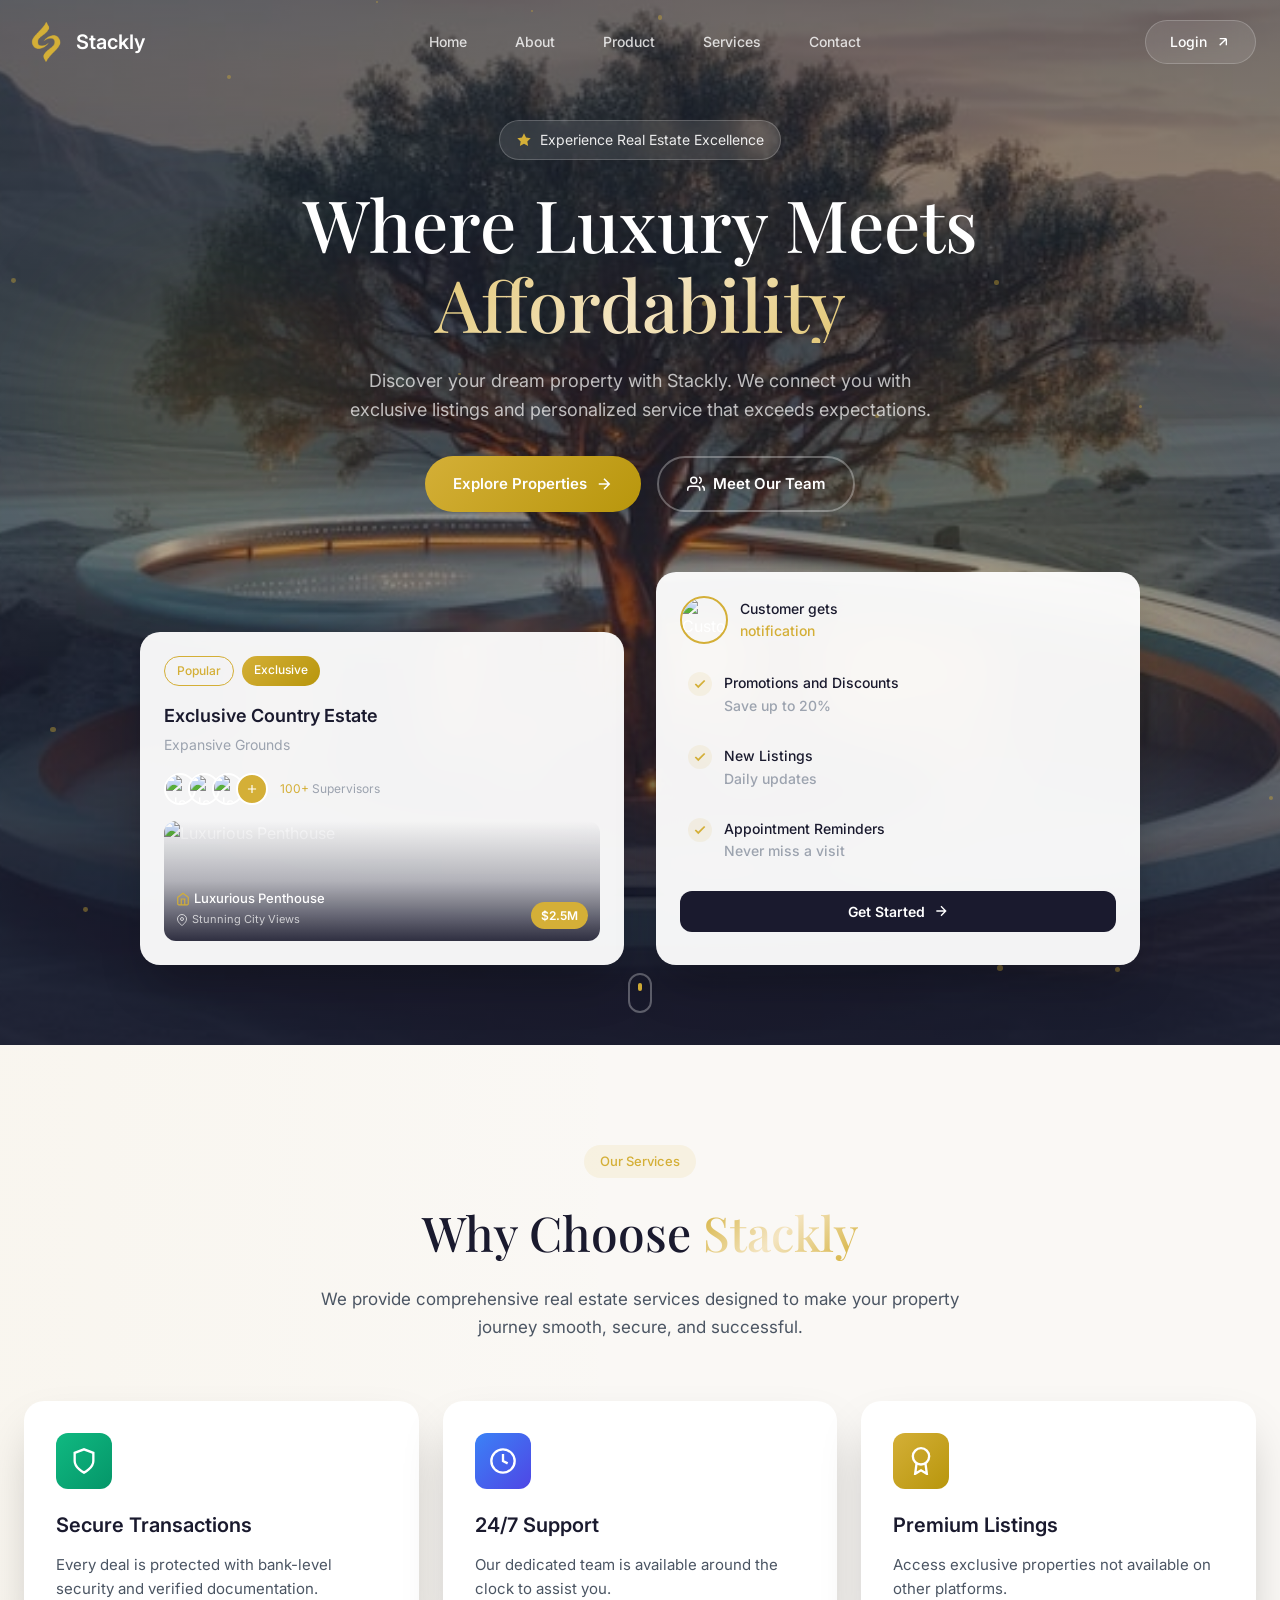
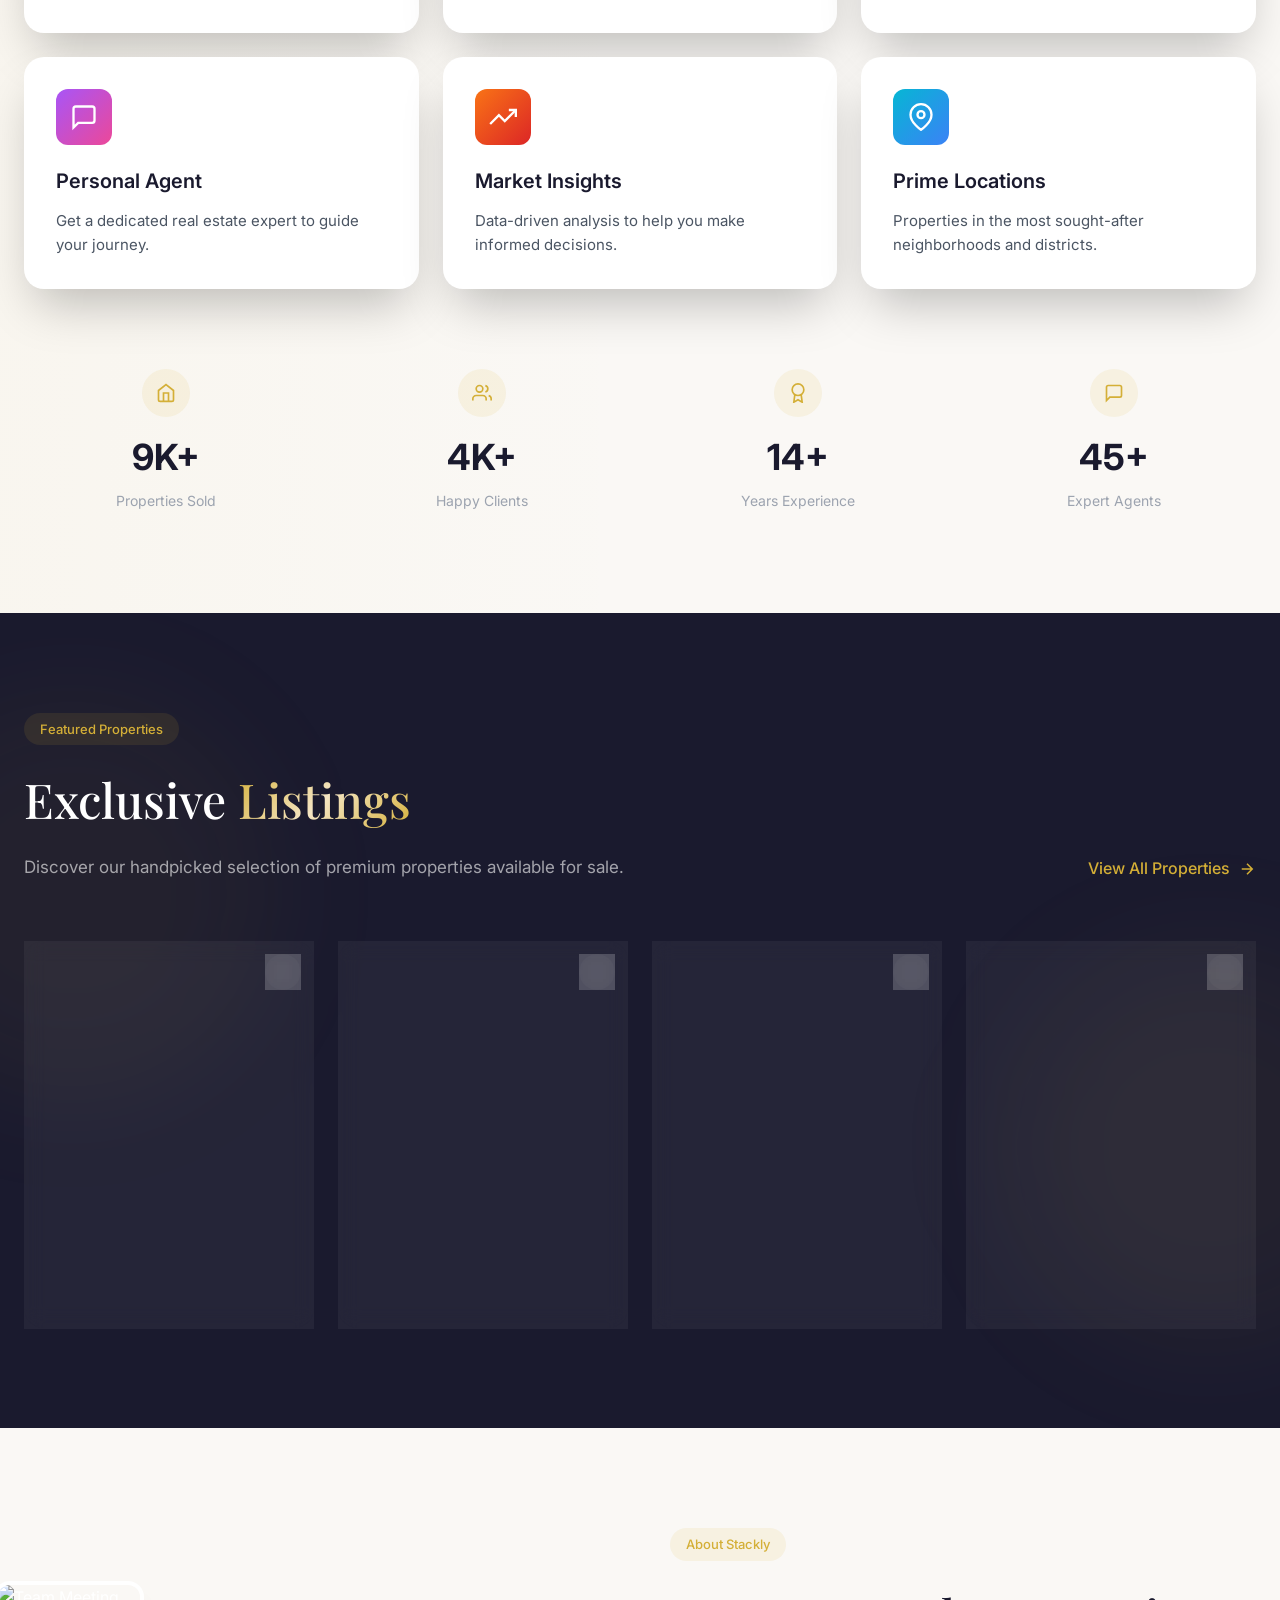
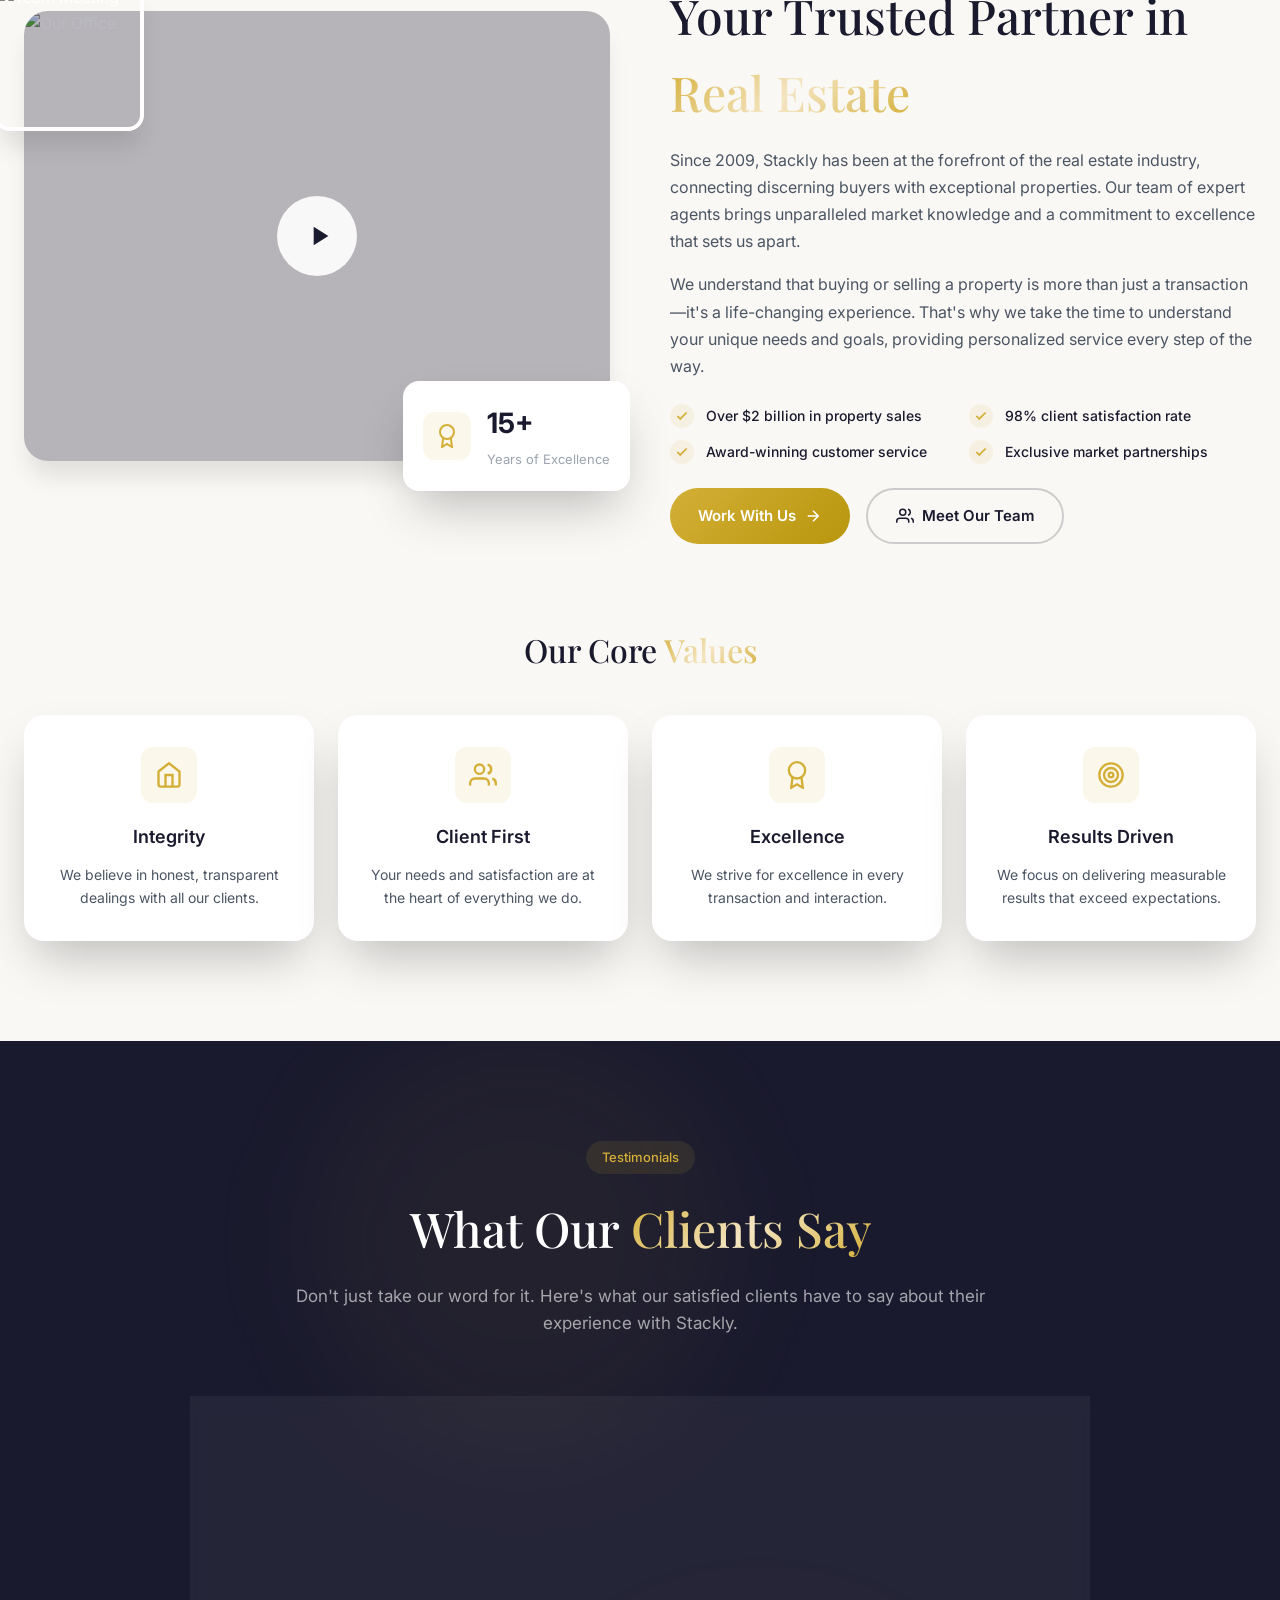
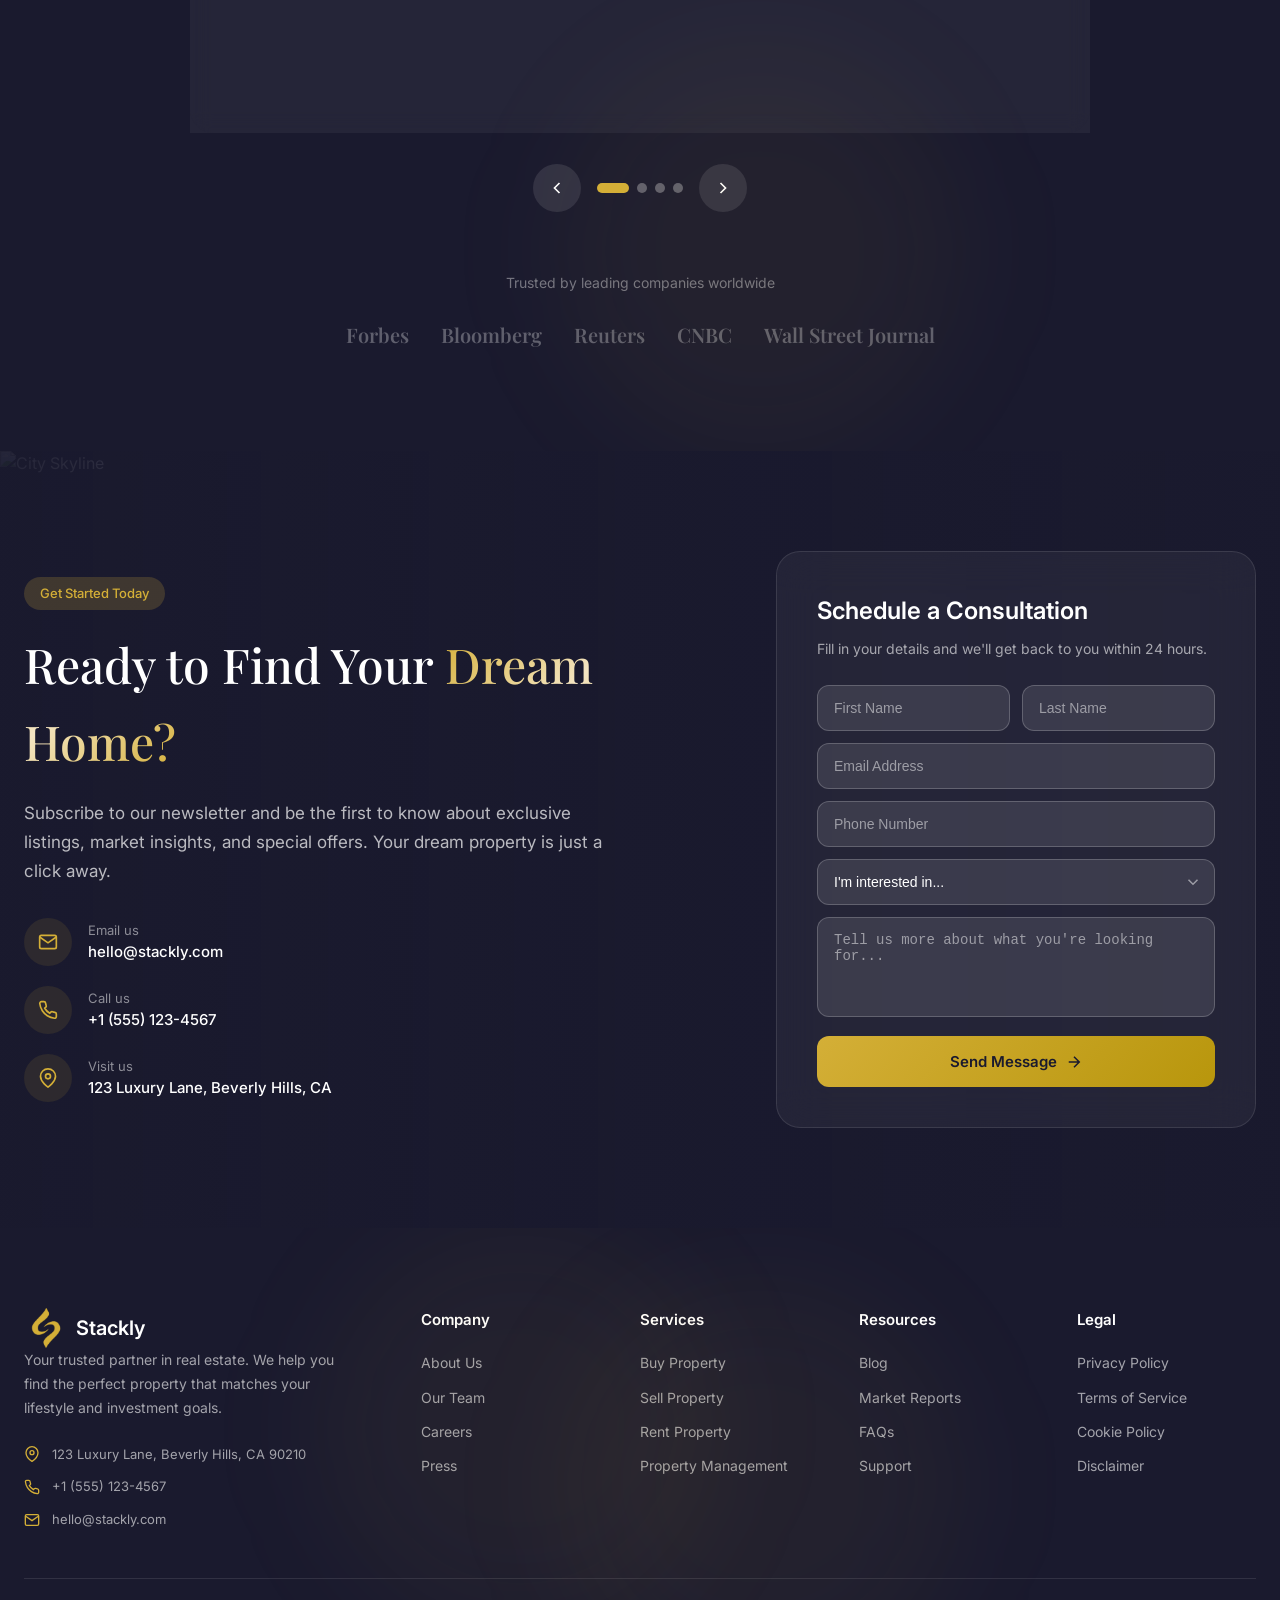
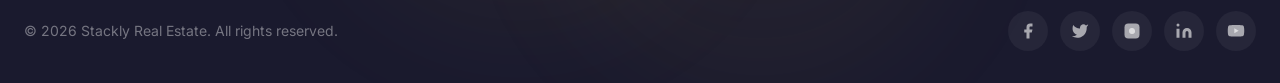
==== index.html @ 50bf3381 "Add files via upload" ====
<!DOCTYPE html>
<html lang="en">
<head>
    <meta charset="UTF-8">
    <meta name="viewport" content="width=device-width, initial-scale=1.0">
    <title>Stackly - Where Luxury Meets Affordability</title>
    <link rel="preconnect" href="https://fonts.googleapis.com">
    <link rel="preconnect" href="https://fonts.gstatic.com" crossorigin>
    <link href="https://fonts.googleapis.com/css2?family=Inter:wght@300;400;500;600;700;800&family=Playfair+Display:ital,wght@0,400;0,500;0,600;0,700;1,400;1,500&display=swap" rel="stylesheet">
    <link rel="stylesheet" href="styles.css">
</head>
<body>
    <!-- Loading Screen -->
    <div id="loading-screen" class="loading-screen">
        <div class="loading-content">
            <div class="loading-logo">
                <div class="logo-shape"></div>
                <span class="logo-letter">S</span>
            </div>
            <p class="loading-text">Loading Stackly...</p>
        </div>
    </div>

    <!-- Navigation -->
    <nav id="navbar" class="navbar">
        <div class="nav-container">
           <a href="index.html" class="logo">
                   <img src="img/logo_gold.png" alt="Stackly Logo" class="logo-img">
                   <span class="logo-text">Stackly</span>
                   </a>

            <div class="nav-links">
                <a href="index.html" class="nav-link active" data-link="Home">Home</a>
                <a href="about.html" class="nav-link" data-link="About">About</a>
                <a href="product.html" class="nav-link" data-link="Product">Product</a>
                <a href="services.html" class="nav-link" data-link="Services">Services</a>
                <a href="contact.html" class="nav-link" data-link="Contact">Contact</a>
            </div>

            <a href="login.html" class="contact-btn">
                <span>Login</span>
                <svg class="arrow-icon" viewBox="0 0 24 24" fill="none" stroke="currentColor" stroke-width="2">
                    <path d="M7 17L17 7M17 7H7M17 7V17"/>
                </svg>
            </a>

            <button class="mobile-menu-btn" id="mobileMenuBtn">
                <span class="menu-line"></span>
                <span class="menu-line"></span>
                <span class="menu-line"></span>
            </button>
        </div>
    </nav>

    <!-- Mobile Menu -->
    <div class="mobile-menu" id="mobileMenu">
        <div class="mobile-menu-content">
            <a href="index.html" class="mobile-nav-link">Home</a>
            <a href="about.html" class="mobile-nav-link">About</a>
            <a href="product.html" class="mobile-nav-link">Product</a>
            <a href="services.html" class="mobile-nav-link">Services</a>
            
            <a href="contact.html" class="mobile-nav-link">Contact</a>
            <a href="login.html" class="mobile-contact-btn">Login</a>
        </div>
    </div>

    <!-- Hero Section -->
    <section id="home" class="hero">
        <div class="hero-bg" id="heroBg">
            <img src="img/bg.jpeg" alt="Luxury Estate">
            <div class="hero-overlay"></div>
        </div>

        <!-- Particle Background -->
        <div class="particles" id="particles"></div>

        <div class="hero-content">
            <div class="hero-text">
                <div class="tag-badge">
                    <svg class="star-icon" viewBox="0 0 24 24" fill="currentColor">
                        <path d="M12 2l3.09 6.26L22 9.27l-5 4.87 1.18 6.88L12 17.77l-6.18 3.25L7 14.14 2 9.27l6.91-1.01L12 2z"/>
                    </svg>
                    <span>Experience Real Estate Excellence</span>
                </div>

                <h1 class="hero-title">
                    <span class="title-line">Where Luxury Meets</span>
                    <span class="title-line gradient-text">Affordability</span>
                </h1>

                <p class="hero-subtitle">
                    Discover your dream property with Stackly. We connect you with exclusive
                    listings and personalized service that exceeds expectations.
                </p>

                <div class="hero-buttons">
                    <a href="#properties" class="btn-primary">
                        <span>Explore Properties</span>
                        <svg class="arrow-icon" viewBox="0 0 24 24" fill="none" stroke="currentColor" stroke-width="2">
                            <path d="M5 12h14M12 5l7 7-7 7"/>
                        </svg>
                    </a>
                    <a href="#about" class="btn-outline">
                        <svg class="users-icon" viewBox="0 0 24 24" fill="none" stroke="currentColor" stroke-width="2">
                            <path d="M17 21v-2a4 4 0 0 0-4-4H5a4 4 0 0 0-4 4v2"/>
                            <circle cx="9" cy="7" r="4"/>
                            <path d="M23 21v-2a4 4 0 0 0-3-3.87M16 3.13a4 4 0 0 1 0 7.75"/>
                        </svg>
                        <span>Meet Our Team</span>
                    </a>
                </div>
            </div>

            <!-- Floating Cards -->
            <div class="floating-cards">
                <!-- Left Card -->
                <div class="card left-card">
                    <div class="card-tags">
                        <span class="tag-outline">Popular</span>
                        <span class="tag-gold">Exclusive</span>
                    </div>
                    <h3 class="card-title">Exclusive Country Estate</h3>
                    <p class="card-subtitle">Expansive Grounds</p>
                    <div class="card-avatars">
                        <div class="avatar-stack">
                            <img src="https://i.pravatar.cc/100?img=11" alt="User 1" class="avatar">
                            <img src="https://i.pravatar.cc/100?img=12" alt="User 2" class="avatar">
                            <img src="https://i.pravatar.cc/100?img=13" alt="User 3" class="avatar">
                            <div class="avatar-more">
                                <svg viewBox="0 0 24 24" fill="none" stroke="currentColor" stroke-width="2">
                                    <path d="M12 5v14M5 12h14"/>
                                </svg>
                            </div>
                        </div>
                        <span class="supervisor-count"><span class="gold-text">100+</span> Supervisors</span>
                    </div>
                    <div class="property-preview">
                        <img src="https://images.unsplash.com/photo-1600596542815-ffad4c1539a9?w=400&h=250&fit=crop" alt="Luxurious Penthouse">
                        <div class="preview-overlay">
                            <div class="preview-info">
                                <p class="preview-title">
                                    <svg viewBox="0 0 24 24" fill="none" stroke="currentColor" stroke-width="2">
                                        <path d="M3 9l9-7 9 7v11a2 2 0 0 1-2 2H5a2 2 0 0 1-2-2z"/>
                                        <polyline points="9 22 9 12 15 12 15 22"/>
                                    </svg>
                                    Luxurious Penthouse
                                </p>
                                <p class="preview-location">
                                    <svg viewBox="0 0 24 24" fill="none" stroke="currentColor" stroke-width="2">
                                        <path d="M21 10c0 7-9 13-9 13s-9-6-9-13a9 9 0 0 1 18 0z"/>
                                        <circle cx="12" cy="10" r="3"/>
                                    </svg>
                                    Stunning City Views
                                </p>
                            </div>
                            <span class="price-tag">$2.5M</span>
                        </div>
                    </div>
                </div>

                <!-- Right Card -->
                <div class="card right-card">
                    <div class="notification-header">
                        <img src="https://i.pravatar.cc/100?img=33" alt="Customer" class="notification-avatar">
                        <div class="notification-title">
                            <p>Customer gets</p>
                            <p class="gold-text">notification</p>
                        </div>
                    </div>
                    <div class="notification-list">
                        <div class="notification-item">
                            <div class="check-icon">
                                <svg viewBox="0 0 24 24" fill="none" stroke="currentColor" stroke-width="3">
                                    <polyline points="20 6 9 17 4 12"/>
                                </svg>
                            </div>
                            <div class="notification-text">
                                <p class="notification-main">Promotions and Discounts</p>
                                <p class="notification-sub">Save up to 20%</p>
                            </div>
                        </div>
                        <div class="notification-item">
                            <div class="check-icon">
                                <svg viewBox="0 0 24 24" fill="none" stroke="currentColor" stroke-width="3">
                                    <polyline points="20 6 9 17 4 12"/>
                                </svg>
                            </div>
                            <div class="notification-text">
                                <p class="notification-main">New Listings</p>
                                <p class="notification-sub">Daily updates</p>
                            </div>
                        </div>
                        <div class="notification-item">
                            <div class="check-icon">
                                <svg viewBox="0 0 24 24" fill="none" stroke="currentColor" stroke-width="3">
                                    <polyline points="20 6 9 17 4 12"/>
                                </svg>
                            </div>
                            <div class="notification-text">
                                <p class="notification-main">Appointment Reminders</p>
                                <p class="notification-sub">Never miss a visit</p>
                            </div>
                        </div>
                    </div>
                    <button class="get-started-btn">
                        <span>Get Started</span>
                        <svg class="arrow-icon" viewBox="0 0 24 24" fill="none" stroke="currentColor" stroke-width="2">
                            <path d="M5 12h14M12 5l7 7-7 7"/>
                        </svg>
                    </button>
                </div>
            </div>
        </div>

        <!-- Scroll Indicator -->
        <div class="scroll-indicator">
            <div class="scroll-mouse">
                <div class="scroll-wheel"></div>
            </div>
        </div>

        <!-- Decorative Elements -->
        <div class="glow glow-1"></div>
        <div class="glow glow-2"></div>
    </section>

    <!-- Features Section -->
    <section id="services" class="features">
        <div class="container">
            <div class="section-header">
                <span class="section-tag">Our Services</span>
                <h2 class="section-title">Why Choose <span class="gradient-text">Stackly</span></h2>
                <p class="section-subtitle">
                    We provide comprehensive real estate services designed to make your property
                    journey smooth, secure, and successful.
                </p>
            </div>

            <div class="features-grid">
                <div class="feature-card">
                    <div class="feature-icon icon-emerald">
                        <svg viewBox="0 0 24 24" fill="none" stroke="currentColor" stroke-width="2">
                            <path d="M12 22s8-4 8-10V5l-8-3-8 3v7c0 6 8 10 8 10z"/>
                        </svg>
                    </div>
                    <h3>Secure Transactions</h3>
                    <p>Every deal is protected with bank-level security and verified documentation.</p>
                </div>

                <div class="feature-card">
                    <div class="feature-icon icon-blue">
                        <svg viewBox="0 0 24 24" fill="none" stroke="currentColor" stroke-width="2">
                            <circle cx="12" cy="12" r="10"/>
                            <polyline points="12 6 12 12 16 14"/>
                        </svg>
                    </div>
                    <h3>24/7 Support</h3>
                    <p>Our dedicated team is available around the clock to assist you.</p>
                </div>

                <div class="feature-card">
                    <div class="feature-icon icon-gold">
                        <svg viewBox="0 0 24 24" fill="none" stroke="currentColor" stroke-width="2">
                            <circle cx="12" cy="8" r="7"/>
                            <polyline points="8.21 13.89 7 23 12 20 17 23 15.79 13.88"/>
                        </svg>
                    </div>
                    <h3>Premium Listings</h3>
                    <p>Access exclusive properties not available on other platforms.</p>
                </div>

                <div class="feature-card">
                    <div class="feature-icon icon-purple">
                        <svg viewBox="0 0 24 24" fill="none" stroke="currentColor" stroke-width="2">
                            <path d="M21 15a2 2 0 0 1-2 2H7l-4 4V5a2 2 0 0 1 2-2h14a2 2 0 0 1 2 2z"/>
                        </svg>
                    </div>
                    <h3>Personal Agent</h3>
                    <p>Get a dedicated real estate expert to guide your journey.</p>
                </div>

                <div class="feature-card">
                    <div class="feature-icon icon-orange">
                        <svg viewBox="0 0 24 24" fill="none" stroke="currentColor" stroke-width="2">
                            <polyline points="23 6 13.5 15.5 8.5 10.5 1 18"/>
                            <polyline points="17 6 23 6 23 12"/>
                        </svg>
                    </div>
                    <h3>Market Insights</h3>
                    <p>Data-driven analysis to help you make informed decisions.</p>
                </div>

                <div class="feature-card">
                    <div class="feature-icon icon-cyan">
                        <svg viewBox="0 0 24 24" fill="none" stroke="currentColor" stroke-width="2">
                            <path d="M21 10c0 7-9 13-9 13s-9-6-9-13a9 9 0 0 1 18 0z"/>
                            <circle cx="12" cy="10" r="3"/>
                        </svg>
                    </div>
                    <h3>Prime Locations</h3>
                    <p>Properties in the most sought-after neighborhoods and districts.</p>
                </div>
            </div>

            <!-- Stats -->
            <div class="stats-grid">
                <div class="stat-item">
                    <div class="stat-icon">
                        <svg viewBox="0 0 24 24" fill="none" stroke="currentColor" stroke-width="2">
                            <path d="M3 9l9-7 9 7v11a2 2 0 0 1-2 2H5a2 2 0 0 1-2-2z"/>
                            <polyline points="9 22 9 12 15 12 15 22"/>
                        </svg>
                    </div>
                    <div class="stat-value">10K+</div>
                    <div class="stat-label">Properties Sold</div>
                </div>
                <div class="stat-item">
                    <div class="stat-icon">
                        <svg viewBox="0 0 24 24" fill="none" stroke="currentColor" stroke-width="2">
                            <path d="M17 21v-2a4 4 0 0 0-4-4H5a4 4 0 0 0-4 4v2"/>
                            <circle cx="9" cy="7" r="4"/>
                            <path d="M23 21v-2a4 4 0 0 0-3-3.87M16 3.13a4 4 0 0 1 0 7.75"/>
                        </svg>
                    </div>
                    <div class="stat-value">5K+</div>
                    <div class="stat-label">Happy Clients</div>
                </div>
                <div class="stat-item">
                    <div class="stat-icon">
                        <svg viewBox="0 0 24 24" fill="none" stroke="currentColor" stroke-width="2">
                            <circle cx="12" cy="8" r="7"/>
                            <polyline points="8.21 13.89 7 23 12 20 17 23 15.79 13.88"/>
                        </svg>
                    </div>
                    <div class="stat-value">15+</div>
                    <div class="stat-label">Years Experience</div>
                </div>
                <div class="stat-item">
                    <div class="stat-icon">
                        <svg viewBox="0 0 24 24" fill="none" stroke="currentColor" stroke-width="2">
                            <path d="M21 15a2 2 0 0 1-2 2H7l-4 4V5a2 2 0 0 1 2-2h14a2 2 0 0 1 2 2z"/>
                        </svg>
                    </div>
                    <div class="stat-value">50+</div>
                    <div class="stat-label">Expert Agents</div>
                </div>
            </div>
        </div>
    </section>

    <!-- Properties Section -->
    <section id="product" class="properties">
        <div class="container">
            <div class="section-header row-header">
                <div>
                    <span class="section-tag">Featured Properties</span>
                    <h2 class="section-title white">Exclusive <span class="gradient-text">Listings</span></h2>
                    <p class="section-subtitle white-60">
                        Discover our handpicked selection of premium properties available for sale.
                    </p>
                </div>
                <a href="#all-properties" class="view-all-link">
                    <span>View All Properties</span>
                    <svg viewBox="0 0 24 24" fill="none" stroke="currentColor" stroke-width="2">
                        <path d="M5 12h14M12 5l7 7-7 7"/>
                    </svg>
                </a>
            </div>

            <div class="properties-grid">
                <div class="property-card">
                    <div class="property-image">
                        <img src="https://images.unsplash.com/photo-1613490493576-7fde63acd811?w=600&h=400&fit=crop" alt="Modern Villa">
                        <div class="image-overlay"></div>
                        <span class="property-tag">Featured</span>
                        <button class="favorite-btn">
                            <svg viewBox="0 0 24 24" fill="none" stroke="currentColor" stroke-width="2">
                                <path d="M20.84 4.61a5.5 5.5 0 0 0-7.78 0L12 5.67l-1.06-1.06a5.5 5.5 0 0 0-7.78 7.78l1.06 1.06L12 21.23l7.78-7.78 1.06-1.06a5.5 5.5 0 0 0 0-7.78z"/>
                            </svg>
                        </button>
                        <div class="property-rating">
                            <svg viewBox="0 0 24 24" fill="currentColor">
                                <path d="M12 2l3.09 6.26L22 9.27l-5 4.87 1.18 6.88L12 17.77l-6.18 3.25L7 14.14 2 9.27l6.91-1.01L12 2z"/>
                            </svg>
                            <span>4.9</span>
                        </div>
                        <span class="property-price">$3,500,000</span>
                    </div>
                    <div class="property-content">
                        <h3>Modern Villa with Pool</h3>
                        <p class="property-location">
                            <svg viewBox="0 0 24 24" fill="none" stroke="currentColor" stroke-width="2">
                                <path d="M21 10c0 7-9 13-9 13s-9-6-9-13a9 9 0 0 1 18 0z"/>
                                <circle cx="12" cy="10" r="3"/>
                            </svg>
                            Beverly Hills, California
                        </p>
                        <div class="property-features">
                            <span>
                                <svg viewBox="0 0 24 24" fill="none" stroke="currentColor" stroke-width="2">
                                    <path d="M2 20h20M5 20v-5a2 2 0 0 1 2-2h10a2 2 0 0 1 2 2v5"/>
                                </svg>
                                5
                            </span>
                            <span>
                                <svg viewBox="0 0 24 24" fill="none" stroke="currentColor" stroke-width="2">
                                    <path d="M4 12h16M4 12v8a2 2 0 0 0 2 2h12a2 2 0 0 0 2-2v-8"/>
                                </svg>
                                4
                            </span>
                            <span>
                                <svg viewBox="0 0 24 24" fill="none" stroke="currentColor" stroke-width="2">
                                    <rect x="3" y="3" width="18" height="18" rx="2"/>
                                </svg>
                                4,500 sqft
                            </span>
                        </div>
                    </div>
                </div>

                <div class="property-card">
                    <div class="property-image">
                        <img src="https://images.unsplash.com/photo-1512917774080-9991f1c4c750?w=600&h=400&fit=crop" alt="Luxury Penthouse">
                        <div class="image-overlay"></div>
                        <span class="property-tag tag-new">New</span>
                        <button class="favorite-btn">
                            <svg viewBox="0 0 24 24" fill="none" stroke="currentColor" stroke-width="2">
                                <path d="M20.84 4.61a5.5 5.5 0 0 0-7.78 0L12 5.67l-1.06-1.06a5.5 5.5 0 0 0-7.78 7.78l1.06 1.06L12 21.23l7.78-7.78 1.06-1.06a5.5 5.5 0 0 0 0-7.78z"/>
                            </svg>
                        </button>
                        <div class="property-rating">
                            <svg viewBox="0 0 24 24" fill="currentColor">
                                <path d="M12 2l3.09 6.26L22 9.27l-5 4.87 1.18 6.88L12 17.77l-6.18 3.25L7 14.14 2 9.27l6.91-1.01L12 2z"/>
                            </svg>
                            <span>4.8</span>
                        </div>
                        <span class="property-price">$5,200,000</span>
                    </div>
                    <div class="property-content">
                        <h3>Luxury Penthouse Suite</h3>
                        <p class="property-location">
                            <svg viewBox="0 0 24 24" fill="none" stroke="currentColor" stroke-width="2">
                                <path d="M21 10c0 7-9 13-9 13s-9-6-9-13a9 9 0 0 1 18 0z"/>
                                <circle cx="12" cy="10" r="3"/>
                            </svg>
                            Manhattan, New York
                        </p>
                        <div class="property-features">
                            <span>
                                <svg viewBox="0 0 24 24" fill="none" stroke="currentColor" stroke-width="2">
                                    <path d="M2 20h20M5 20v-5a2 2 0 0 1 2-2h10a2 2 0 0 1 2 2v5"/>
                                </svg>
                                3
                            </span>
                            <span>
                                <svg viewBox="0 0 24 24" fill="none" stroke="currentColor" stroke-width="2">
                                    <path d="M4 12h16M4 12v8a2 2 0 0 0 2 2h12a2 2 0 0 0 2-2v-8"/>
                                </svg>
                                3
                            </span>
                            <span>
                                <svg viewBox="0 0 24 24" fill="none" stroke="currentColor" stroke-width="2">
                                    <rect x="3" y="3" width="18" height="18" rx="2"/>
                                </svg>
                                3,200 sqft
                            </span>
                        </div>
                    </div>
                </div>

                <div class="property-card">
                    <div class="property-image">
                        <img src="https://images.unsplash.com/photo-1600585154340-be6161a56a0c?w=600&h=400&fit=crop" alt="Seaside Estate">
                        <div class="image-overlay"></div>
                        <span class="property-tag tag-exclusive">Exclusive</span>
                        <button class="favorite-btn">
                            <svg viewBox="0 0 24 24" fill="none" stroke="currentColor" stroke-width="2">
                                <path d="M20.84 4.61a5.5 5.5 0 0 0-7.78 0L12 5.67l-1.06-1.06a5.5 5.5 0 0 0-7.78 7.78l1.06 1.06L12 21.23l7.78-7.78 1.06-1.06a5.5 5.5 0 0 0 0-7.78z"/>
                            </svg>
                        </button>
                        <div class="property-rating">
                            <svg viewBox="0 0 24 24" fill="currentColor">
                                <path d="M12 2l3.09 6.26L22 9.27l-5 4.87 1.18 6.88L12 17.77l-6.18 3.25L7 14.14 2 9.27l6.91-1.01L12 2z"/>
                            </svg>
                            <span>5.0</span>
                        </div>
                        <span class="property-price">$7,800,000</span>
                    </div>
                    <div class="property-content">
                        <h3>Seaside Mediterranean Estate</h3>
                        <p class="property-location">
                            <svg viewBox="0 0 24 24" fill="none" stroke="currentColor" stroke-width="2">
                                <path d="M21 10c0 7-9 13-9 13s-9-6-9-13a9 9 0 0 1 18 0z"/>
                                <circle cx="12" cy="10" r="3"/>
                            </svg>
                            Miami Beach, Florida
                        </p>
                        <div class="property-features">
                            <span>
                                <svg viewBox="0 0 24 24" fill="none" stroke="currentColor" stroke-width="2">
                                    <path d="M2 20h20M5 20v-5a2 2 0 0 1 2-2h10a2 2 0 0 1 2 2v5"/>
                                </svg>
                                6
                            </span>
                            <span>
                                <svg viewBox="0 0 24 24" fill="none" stroke="currentColor" stroke-width="2">
                                    <path d="M4 12h16M4 12v8a2 2 0 0 0 2 2h12a2 2 0 0 0 2-2v-8"/>
                                </svg>
                                5
                            </span>
                            <span>
                                <svg viewBox="0 0 24 24" fill="none" stroke="currentColor" stroke-width="2">
                                    <rect x="3" y="3" width="18" height="18" rx="2"/>
                                </svg>
                                6,800 sqft
                            </span>
                        </div>
                    </div>
                </div>

                <div class="property-card">
                    <div class="property-image">
                        <img src="https://images.unsplash.com/photo-1600607687939-ce8a6c25118c?w=600&h=400&fit=crop" alt="Mountain Retreat">
                        <div class="image-overlay"></div>
                        <span class="property-tag tag-popular">Popular</span>
                        <button class="favorite-btn">
                            <svg viewBox="0 0 24 24" fill="none" stroke="currentColor" stroke-width="2">
                                <path d="M20.84 4.61a5.5 5.5 0 0 0-7.78 0L12 5.67l-1.06-1.06a5.5 5.5 0 0 0-7.78 7.78l1.06 1.06L12 21.23l7.78-7.78 1.06-1.06a5.5 5.5 0 0 0 0-7.78z"/>
                            </svg>
                        </button>
                        <div class="property-rating">
                            <svg viewBox="0 0 24 24" fill="currentColor">
                                <path d="M12 2l3.09 6.26L22 9.27l-5 4.87 1.18 6.88L12 17.77l-6.18 3.25L7 14.14 2 9.27l6.91-1.01L12 2z"/>
                            </svg>
                            <span>4.7</span>
                        </div>
                        <span class="property-price">$4,900,000</span>
                    </div>
                    <div class="property-content">
                        <h3>Contemporary Mountain Retreat</h3>
                        <p class="property-location">
                            <svg viewBox="0 0 24 24" fill="none" stroke="currentColor" stroke-width="2">
                                <path d="M21 10c0 7-9 13-9 13s-9-6-9-13a9 9 0 0 1 18 0z"/>
                                <circle cx="12" cy="10" r="3"/>
                            </svg>
                            Aspen, Colorado
                        </p>
                        <div class="property-features">
                            <span>
                                <svg viewBox="0 0 24 24" fill="none" stroke="currentColor" stroke-width="2">
                                    <path d="M2 20h20M5 20v-5a2 2 0 0 1 2-2h10a2 2 0 0 1 2 2v5"/>
                                </svg>
                                4
                            </span>
                            <span>
                                <svg viewBox="0 0 24 24" fill="none" stroke="currentColor" stroke-width="2">
                                    <path d="M4 12h16M4 12v8a2 2 0 0 0 2 2h12a2 2 0 0 0 2-2v-8"/>
                                </svg>
                                4
                            </span>
                            <span>
                                <svg viewBox="0 0 24 24" fill="none" stroke="currentColor" stroke-width="2">
                                    <rect x="3" y="3" width="18" height="18" rx="2"/>
                                </svg>
                                5,200 sqft
                            </span>
                        </div>
                    </div>
                </div>
            </div>
        </div>
    </section>

    <!-- About Section -->
    <section id="about" class="about">
        <div class="container">
            <div class="about-grid">
                <div class="about-images">
                    <div class="main-image">
                        <img src="https://images.unsplash.com/photo-1560518883-ce09059eeffa?w=800&h=600&fit=crop" alt="Our Office">
                        <div class="play-overlay">
                            <button class="play-btn">
                                <svg viewBox="0 0 24 24" fill="currentColor">
                                    <path d="M8 5v14l11-7z"/>
                                </svg>
                            </button>
                        </div>
                    </div>
                    <div class="floating-card years-card">
                        <div class="years-icon">
                            <svg viewBox="0 0 24 24" fill="none" stroke="currentColor" stroke-width="2">
                                <circle cx="12" cy="8" r="7"/>
                                <polyline points="8.21 13.89 7 23 12 20 17 23 15.79 13.88"/>
                            </svg>
                        </div>
                        <div class="years-content">
                            <span class="years-number">15+</span>
                            <span class="years-text">Years of Excellence</span>
                        </div>
                    </div>
                    <div class="secondary-image">
                        <img src="https://images.unsplash.com/photo-1600880292203-757bb62b4baf?w=300&h=300&fit=crop" alt="Team Meeting">
                    </div>
                </div>

                <div class="about-content">
                    <span class="section-tag">About Stackly</span>
                    <h2 class="section-title">Your Trusted Partner in <span class="gradient-text">Real Estate</span></h2>
                    <p class="about-text">
                        Since 2009, Stackly has been at the forefront of the real estate industry,
                        connecting discerning buyers with exceptional properties. Our team of expert
                        agents brings unparalleled market knowledge and a commitment to excellence
                        that sets us apart.
                    </p>
                    <p class="about-text">
                        We understand that buying or selling a property is more than just a
                        transaction—it's a life-changing experience. That's why we take the time to
                        understand your unique needs and goals, providing personalized service every
                        step of the way.
                    </p>

                    <div class="achievements">
                        <div class="achievement-item">
                            <div class="check-circle">
                                <svg viewBox="0 0 24 24" fill="none" stroke="currentColor" stroke-width="3">
                                    <polyline points="20 6 9 17 4 12"/>
                                </svg>
                            </div>
                            <span>Over $2 billion in property sales</span>
                        </div>
                        <div class="achievement-item">
                            <div class="check-circle">
                                <svg viewBox="0 0 24 24" fill="none" stroke="currentColor" stroke-width="3">
                                    <polyline points="20 6 9 17 4 12"/>
                                </svg>
                            </div>
                            <span>98% client satisfaction rate</span>
                        </div>
                        <div class="achievement-item">
                            <div class="check-circle">
                                <svg viewBox="0 0 24 24" fill="none" stroke="currentColor" stroke-width="3">
                                    <polyline points="20 6 9 17 4 12"/>
                                </svg>
                            </div>
                            <span>Award-winning customer service</span>
                        </div>
                        <div class="achievement-item">
                            <div class="check-circle">
                                <svg viewBox="0 0 24 24" fill="none" stroke="currentColor" stroke-width="3">
                                    <polyline points="20 6 9 17 4 12"/>
                                </svg>
                            </div>
                            <span>Exclusive market partnerships</span>
                        </div>
                    </div>

                    <div class="about-buttons">
                        <a href="#contact" class="btn-primary">
                            <span>Work With Us</span>
                            <svg class="arrow-icon" viewBox="0 0 24 24" fill="none" stroke="currentColor" stroke-width="2">
                                <path d="M5 12h14M12 5l7 7-7 7"/>
                            </svg>
                        </a>
                        <a href="#team" class="btn-outline-dark">
                            <svg viewBox="0 0 24 24" fill="none" stroke="currentColor" stroke-width="2">
                                <path d="M17 21v-2a4 4 0 0 0-4-4H5a4 4 0 0 0-4 4v2"/>
                                <circle cx="9" cy="7" r="4"/>
                                <path d="M23 21v-2a4 4 0 0 0-3-3.87M16 3.13a4 4 0 0 1 0 7.75"/>
                            </svg>
                            <span>Meet Our Team</span>
                        </a>
                    </div>
                </div>
            </div>

            <!-- Values -->
            <div class="values-section">
                <h3 class="values-title">Our Core <span class="gradient-text">Values</span></h3>
                <div class="values-grid">
                    <div class="value-card">
                        <div class="value-icon">
                            <svg viewBox="0 0 24 24" fill="none" stroke="currentColor" stroke-width="2">
                                <path d="M3 9l9-7 9 7v11a2 2 0 0 1-2 2H5a2 2 0 0 1-2-2z"/>
                                <polyline points="9 22 9 12 15 12 15 22"/>
                            </svg>
                        </div>
                        <h4>Integrity</h4>
                        <p>We believe in honest, transparent dealings with all our clients.</p>
                    </div>
                    <div class="value-card">
                        <div class="value-icon">
                            <svg viewBox="0 0 24 24" fill="none" stroke="currentColor" stroke-width="2">
                                <path d="M17 21v-2a4 4 0 0 0-4-4H5a4 4 0 0 0-4 4v2"/>
                                <circle cx="9" cy="7" r="4"/>
                                <path d="M23 21v-2a4 4 0 0 0-3-3.87M16 3.13a4 4 0 0 1 0 7.75"/>
                            </svg>
                        </div>
                        <h4>Client First</h4>
                        <p>Your needs and satisfaction are at the heart of everything we do.</p>
                    </div>
                    <div class="value-card">
                        <div class="value-icon">
                            <svg viewBox="0 0 24 24" fill="none" stroke="currentColor" stroke-width="2">
                                <circle cx="12" cy="8" r="7"/>
                                <polyline points="8.21 13.89 7 23 12 20 17 23 15.79 13.88"/>
                            </svg>
                        </div>
                        <h4>Excellence</h4>
                        <p>We strive for excellence in every transaction and interaction.</p>
                    </div>
                    <div class="value-card">
                        <div class="value-icon">
                            <svg viewBox="0 0 24 24" fill="none" stroke="currentColor" stroke-width="2">
                                <circle cx="12" cy="12" r="10"/>
                                <circle cx="12" cy="12" r="6"/>
                                <circle cx="12" cy="12" r="2"/>
                            </svg>
                        </div>
                        <h4>Results Driven</h4>
                        <p>We focus on delivering measurable results that exceed expectations.</p>
                    </div>
                </div>
            </div>
        </div>
    </section>

    <!-- Testimonials Section -->
    <section id="review" class="testimonials">
        <div class="container">
            <div class="section-header">
                <span class="section-tag">Testimonials</span>
                <h2 class="section-title white">What Our <span class="gradient-text">Clients Say</span></h2>
                <p class="section-subtitle white-60">
                    Don't just take our word for it. Here's what our satisfied clients have to say
                    about their experience with Stackly.
                </p>
            </div>

            <div class="testimonial-carousel">
                <div class="testimonial-card">
                    <div class="quote-icon">
                        <svg viewBox="0 0 24 24" fill="currentColor">
                            <path d="M6 17h3l2-4V7H5v6h3zm8 0h3l2-4V7h-6v6h3z"/>
                        </svg>
                    </div>
                    <div class="testimonial-content">
                        <div class="testimonial-rating">
                            <svg viewBox="0 0 24 24" fill="currentColor"><path d="M12 2l3.09 6.26L22 9.27l-5 4.87 1.18 6.88L12 17.77l-6.18 3.25L7 14.14 2 9.27l6.91-1.01L12 2z"/></svg>
                            <svg viewBox="0 0 24 24" fill="currentColor"><path d="M12 2l3.09 6.26L22 9.27l-5 4.87 1.18 6.88L12 17.77l-6.18 3.25L7 14.14 2 9.27l6.91-1.01L12 2z"/></svg>
                            <svg viewBox="0 0 24 24" fill="currentColor"><path d="M12 2l3.09 6.26L22 9.27l-5 4.87 1.18 6.88L12 17.77l-6.18 3.25L7 14.14 2 9.27l6.91-1.01L12 2z"/></svg>
                            <svg viewBox="0 0 24 24" fill="currentColor"><path d="M12 2l3.09 6.26L22 9.27l-5 4.87 1.18 6.88L12 17.77l-6.18 3.25L7 14.14 2 9.27l6.91-1.01L12 2z"/></svg>
                            <svg viewBox="0 0 24 24" fill="currentColor"><path d="M12 2l3.09 6.26L22 9.27l-5 4.87 1.18 6.88L12 17.77l-6.18 3.25L7 14.14 2 9.27l6.91-1.01L12 2z"/></svg>
                        </div>
                        <p class="testimonial-text">"Stackly made our dream of owning a home a reality. Their team was incredibly supportive throughout the entire process, from finding the perfect property to closing the deal. I cannot recommend them enough!"</p>
                        <div class="testimonial-author">
                            <img src="https://i.pravatar.cc/150?img=5" alt="Sarah Mitchell" class="author-avatar">
                            <div class="author-info">
                                <h4>Sarah Mitchell</h4>
                                <p>Home Buyer</p>
                            </div>
                            <span class="property-badge">Modern Villa in Beverly Hills</span>
                        </div>
                    </div>
                </div>

                <div class="carousel-nav">
                    <button class="nav-btn prev-btn">
                        <svg viewBox="0 0 24 24" fill="none" stroke="currentColor" stroke-width="2">
                            <polyline points="15 18 9 12 15 6"/>
                        </svg>
                    </button>
                    <div class="carousel-dots">
                        <span class="dot active"></span>
                        <span class="dot"></span>
                        <span class="dot"></span>
                        <span class="dot"></span>
                    </div>
                    <button class="nav-btn next-btn">
                        <svg viewBox="0 0 24 24" fill="none" stroke="currentColor" stroke-width="2">
                            <polyline points="9 18 15 12 9 6"/>
                        </svg>
                    </button>
                </div>
            </div>

            <!-- Client Logos -->
            <div class="client-logos">
                <p class="logos-title">Trusted by leading companies worldwide</p>
                <div class="logos-row">
                    <span class="logo-item">Forbes</span>
                    <span class="logo-item">Bloomberg</span>
                    <span class="logo-item">Reuters</span>
                    <span class="logo-item">CNBC</span>
                    <span class="logo-item">Wall Street Journal</span>
                </div>
            </div>
        </div>
    </section>

    <!-- CTA Section -->
    <section id="contact" class="cta">
        <div class="cta-bg">
            <img src="https://images.unsplash.com/photo-1486406146926-c627a92ad1ab?w=1920&h=800&fit=crop" alt="City Skyline">
            <div class="cta-overlay"></div>
        </div>

        <div class="container">
            <div class="cta-grid">
                <div class="cta-content">
                    <span class="section-tag tag-gold">Get Started Today</span>
                    <h2 class="section-title white">Ready to Find Your <span class="gradient-text">Dream Home?</span></h2>
                    <p class="cta-text">
                        Subscribe to our newsletter and be the first to know about exclusive listings,
                        market insights, and special offers. Your dream property is just a click away.
                    </p>

                    <div class="contact-info">
                        <div class="contact-item">
                            <div class="contact-icon">
                                <svg viewBox="0 0 24 24" fill="none" stroke="currentColor" stroke-width="2">
                                    <path d="M4 4h16c1.1 0 2 .9 2 2v12c0 1.1-.9 2-2 2H4c-1.1 0-2-.9-2-2V6c0-1.1.9-2 2-2z"/>
                                    <polyline points="22,6 12,13 2,6"/>
                                </svg>
                            </div>
                            <div class="contact-details">
                                <span class="contact-label">Email us</span>
                                <span class="contact-value">hello@stackly.com</span>
                            </div>
                        </div>
                        <div class="contact-item">
                            <div class="contact-icon">
                                <svg viewBox="0 0 24 24" fill="none" stroke="currentColor" stroke-width="2">
                                    <path d="M22 16.92v3a2 2 0 0 1-2.18 2 19.79 19.79 0 0 1-8.63-3.07 19.5 19.5 0 0 1-6-6 19.79 19.79 0 0 1-3.07-8.67A2 2 0 0 1 4.11 2h3a2 2 0 0 1 2 1.72 12.84 12.84 0 0 0 .7 2.81 2 2 0 0 1-.45 2.11L8.09 9.91a16 16 0 0 0 6 6l1.27-1.27a2 2 0 0 1 2.11-.45 12.84 12.84 0 0 0 2.81.7A2 2 0 0 1 22 16.92z"/>
                                </svg>
                            </div>
                            <div class="contact-details">
                                <span class="contact-label">Call us</span>
                                <span class="contact-value">+1 (555) 123-4567</span>
                            </div>
                        </div>
                        <div class="contact-item">
                            <div class="contact-icon">
                                <svg viewBox="0 0 24 24" fill="none" stroke="currentColor" stroke-width="2">
                                    <path d="M21 10c0 7-9 13-9 13s-9-6-9-13a9 9 0 0 1 18 0z"/>
                                    <circle cx="12" cy="10" r="3"/>
                                </svg>
                            </div>
                            <div class="contact-details">
                                <span class="contact-label">Visit us</span>
                                <span class="contact-value">123 Luxury Lane, Beverly Hills, CA</span>
                            </div>
                        </div>
                    </div>
                </div>

                <div class="contact-form-wrapper">
                    <div class="contact-form">
                        <h3>Schedule a Consultation</h3>
                        <p>Fill in your details and we'll get back to you within 24 hours.</p>
                        <form action="404.html" id="contactForm">
                            <div class="form-row">
                                <input type="text" placeholder="First Name" class="form-input" required>
                                <input type="text" placeholder="Last Name" class="form-input" required>
                            </div>
                            <input type="email" placeholder="Email Address" class="form-input" required>
                            <input type="tel" placeholder="Phone Number" class="form-input" required>
                            <select class="form-input form-select">
                                <option value="">I'm interested in...</option>
                                <option value="buy">Buying a Property</option>
                                <option value="sell">Selling a Property</option>
                                <option value="rent">Renting a Property</option>
                                <option value="invest">Property Investment</option>
                            </select>
                            <textarea placeholder="Tell us more about what you're looking for..." class="form-input form-textarea" rows="4"></textarea>
                            <button type="submit" class="submit-btn">
                                <span>Send Message</span>
                                <svg viewBox="0 0 24 24" fill="none" stroke="currentColor" stroke-width="2">
                                    <path d="M5 12h14M12 5l7 7-7 7"/>
                                </svg>
                            </button>
                        </form>
                    </div>
                </div>
            </div>
        </div>
    </section>

    <!-- Footer -->
    <footer class="footer">
        <div class="container">
            <div class="footer-grid">
                <div class="footer-brand">
                    <a href="index.html" class="logo">
                   <img src="img/logo_gold.png" alt="Stackly Logo" class="logo-img">
                   <span class="logo-text">Stackly</span>
                   </a>
                    <p class="footer-desc">
                        Your trusted partner in real estate. We help you find the perfect property
                        that matches your lifestyle and investment goals.
                    </p>
                    <div class="footer-contact">
                        <div class="footer-contact-item">
                            <svg viewBox="0 0 24 24" fill="none" stroke="currentColor" stroke-width="2">
                                <path d="M21 10c0 7-9 13-9 13s-9-6-9-13a9 9 0 0 1 18 0z"/>
                                <circle cx="12" cy="10" r="3"/>
                            </svg>
                            <span>123 Luxury Lane, Beverly Hills, CA 90210</span>
                        </div>
                        <div class="footer-contact-item">
                            <svg viewBox="0 0 24 24" fill="none" stroke="currentColor" stroke-width="2">
                                <path d="M22 16.92v3a2 2 0 0 1-2.18 2 19.79 19.79 0 0 1-8.63-3.07 19.5 19.5 0 0 1-6-6 19.79 19.79 0 0 1-3.07-8.67A2 2 0 0 1 4.11 2h3a2 2 0 0 1 2 1.72 12.84 12.84 0 0 0 .7 2.81 2 2 0 0 1-.45 2.11L8.09 9.91a16 16 0 0 0 6 6l1.27-1.27a2 2 0 0 1 2.11-.45 12.84 12.84 0 0 0 2.81.7A2 2 0 0 1 22 16.92z"/>
                            </svg>
                            <span>+1 (555) 123-4567</span>
                        </div>
                        <div class="footer-contact-item">
                            <svg viewBox="0 0 24 24" fill="none" stroke="currentColor" stroke-width="2">
                                <path d="M4 4h16c1.1 0 2 .9 2 2v12c0 1.1-.9 2-2 2H4c-1.1 0-2-.9-2-2V6c0-1.1.9-2 2-2z"/>
                                <polyline points="22,6 12,13 2,6"/>
                            </svg>
                            <span>hello@stackly.com</span>
                        </div>
                    </div>
                </div>

                <div class="footer-links">
                    <h4>Company</h4>
                    <ul>
                        <li><a href="404.html">About Us</a></li>
                        <li><a href="404.html">Our Team</a></li>
                        <li><a href="404.html">Careers</a></li>
                        <li><a href="404.html">Press</a></li>
                    </ul>
                </div>

                <div class="footer-links">
                    <h4>Services</h4>
                    <ul>
                        <li><a href="404.html">Buy Property</a></li>
                        <li><a href="404.html">Sell Property</a></li>
                        <li><a href="404.html">Rent Property</a></li>
                        <li><a href="404.html">Property Management</a></li>
                    </ul>
                </div>

                <div class="footer-links">
                    <h4>Resources</h4>
                    <ul>
                        <li><a href="404.html">Blog</a></li>
                        <li><a href="404.html">Market Reports</a></li>
                        <li><a href="404.html">FAQs</a></li>
                        <li><a href="404.html">Support</a></li>
                    </ul>
                </div>

                <div class="footer-links">
                    <h4>Legal</h4>
                    <ul>
                        <li><a href="404.html">Privacy Policy</a></li>
                        <li><a href="404.html">Terms of Service</a></li>
                        <li><a href="404.html">Cookie Policy</a></li>
                        <li><a href="404.html">Disclaimer</a></li>
                    </ul>
                </div>
            </div>

            <div class="footer-bottom">
                <p class="copyright">© 2026 Stackly Real Estate. All rights reserved.</p>
                <div class="social-links">
                    <a href="404.html" class="social-link" aria-label="Facebook">
                        <svg viewBox="0 0 24 24" fill="currentColor">
                            <path d="M18 2h-3a5 5 0 0 0-5 5v3H7v4h3v8h4v-8h3l1-4h-4V7a1 1 0 0 1 1-1h3z"/>
                        </svg>
                    </a>
                    <a href="404.html" class="social-link" aria-label="Twitter">
                        <svg viewBox="0 0 24 24" fill="currentColor">
                            <path d="M23 3a10.9 10.9 0 0 1-3.14 1.53 4.48 4.48 0 0 0-7.86 3v1A10.66 10.66 0 0 1 3 4s-4 9 5 13a11.64 11.64 0 0 1-7 2c9 5 20 0 20-11.5a4.5 4.5 0 0 0-.08-.83A7.72 7.72 0 0 0 23 3z"/>
                        </svg>
                    </a>
                    <a href="404.html" class="social-link" aria-label="Instagram">
                        <svg viewBox="0 0 24 24" fill="currentColor">
                            <rect x="2" y="2" width="20" height="20" rx="5" ry="5"/>
                            <path d="M16 11.37A4 4 0 1 1 12.63 8 4 4 0 0 1 16 11.37z"/>
                            <line x1="17.5" y1="6.5" x2="17.51" y2="6.5"/>
                        </svg>
                    </a>
                    <a href="404.html" class="social-link" aria-label="LinkedIn">
                        <svg viewBox="0 0 24 24" fill="currentColor">
                            <path d="M16 8a6 6 0 0 1 6 6v7h-4v-7a2 2 0 0 0-2-2 2 2 0 0 0-2 2v7h-4v-7a6 6 0 0 1 6-6z"/>
                            <rect x="2" y="9" width="4" height="12"/>
                            <circle cx="4" cy="4" r="2"/>
                        </svg>
                    </a>
                    <a href="404.html" class="social-link" aria-label="YouTube">
                        <svg viewBox="0 0 24 24" fill="currentColor">
                            <path d="M22.54 6.42a2.78 2.78 0 0 0-1.94-2C18.88 4 12 4 12 4s-6.88 0-8.6.46a2.78 2.78 0 0 0-1.94 2A29 29 0 0 0 1 11.75a29 29 0 0 0 .46 5.33A2.78 2.78 0 0 0 3.4 19c1.72.46 8.6.46 8.6.46s6.88 0 8.6-.46a2.78 2.78 0 0 0 1.94-2 29 29 0 0 0 .46-5.25 29 29 0 0 0-.46-5.33z"/>
                            <polygon points="9.75 15.02 15.5 11.75 9.75 8.48 9.75 15.02"/>
                        </svg>
                    </a>
                </div>
            </div>
        </div>
    </footer>

    <!-- Scroll to Top Button -->
    <button id="scrollToTop" class="scroll-to-top" aria-label="Scroll to top">
        <svg viewBox="0 0 24 24" fill="none" stroke="currentColor" stroke-width="2">
            <path d="M5 10l7-7m0 0l7 7m-7-7v18"/>
        </svg>
    </button>

    <script src="script.js"></script>
</body>
</html>
---- styles.css ----
/* ========================================
   Stackly - Real Estate Landing Page
   Pure HTML/CSS/JS Version
   ======================================== */

/* CSS Variables */
:root {
    --gold: #d4af37;
    --gold-light: #f4e5c2;
    --gold-dark: #b8960c;
    --dark: #1a1a2e;
    --dark-light: #252540;
    --cream: #faf8f5;
    --white: #ffffff;
    --gray-100: #f3f4f6;
    --gray-200: #e5e7eb;
    --gray-400: #9ca3af;
    --gray-600: #4b5563;
    --gray-800: #1f2937;
    
    --transition-fast: 0.2s ease;
    --transition-normal: 0.3s ease;
    --transition-slow: 0.5s ease;
    --transition-slower: 0.8s ease;
    
    --shadow-sm: 0 1px 2px 0 rgba(0, 0, 0, 0.05);
    --shadow-md: 0 4px 6px -1px rgba(0, 0, 0, 0.1);
    --shadow-lg: 0 10px 15px -3px rgba(0, 0, 0, 0.1);
    --shadow-xl: 0 20px 25px -5px rgba(0, 0, 0, 0.1);
    --shadow-card: 0 25px 50px -12px rgba(0, 0, 0, 0.25);
    --shadow-gold: 0 10px 30px rgba(212, 175, 55, 0.3);
    --shadow-gold-lg: 0 20px 50px rgba(212, 175, 55, 0.4);
}

/* Reset & Base */
*, *::before, *::after {
    margin: 0;
    padding: 0;
    box-sizing: border-box;
}

html {
    scroll-behavior: smooth;
}

body {
    font-family: 'Inter', -apple-system, BlinkMacSystemFont, 'Segoe UI', Roboto, sans-serif;
    background-color: var(--dark);
    color: var(--white);
    line-height: 1.6;
    overflow-x: hidden;
}

a {
    text-decoration: none;
    color: inherit;
}

button {
    border: none;
    background: none;
    cursor: pointer;
    font-family: inherit;
}

img {
    max-width: 100%;
    display: block;
}

ul {
    list-style: none;
}

.logo-img {
    width: 40px;
    height: 40px;
    object-fit: contain;
}

.logo {
    display: flex;
    align-items: center;
    gap: 10px;
}
/* Container */
.container {
    width: 100%;
    max-width: 1400px;
    margin: 0 auto;
    padding: 0 24px;
}

/* ========================================
   Loading Screen
   ======================================== */
.loading-screen {
    position: fixed;
    inset: 0;
    background: var(--dark);
    display: flex;
    align-items: center;
    justify-content: center;
    z-index: 9999;
    transition: opacity 0.5s ease, visibility 0.5s ease;
}

.loading-screen.hidden {
    opacity: 0;
    visibility: hidden;
}

.loading-content {
    text-align: center;
}

.loading-logo {
    position: relative;
    width: 64px;
    height: 64px;
    margin: 0 auto 16px;
}

.loading-logo .logo-shape {
    position: absolute;
    inset: 0;
    background: linear-gradient(135deg, var(--gold) 0%, var(--gold-dark) 100%);
    border-radius: 12px;
    transform: rotate(45deg);
    animation: pulse 1.5s ease-in-out infinite;
}

.loading-logo .logo-letter {
    position: relative;
    z-index: 1;
    display: flex;
    align-items: center;
    justify-content: center;
    width: 100%;
    height: 100%;
    font-size: 28px;
    font-weight: 700;
    color: var(--dark);
    animation: bounce 1s ease-in-out infinite;
}

.loading-text {
    color: rgba(255, 255, 255, 0.6);
    font-size: 14px;
    animation: pulse 1.5s ease-in-out infinite;
}

/* ========================================
   Animations
   ======================================== */
@keyframes float {
    0%, 100% { transform: translateY(0); }
    50% { transform: translateY(-15px); }
}

@keyframes float-delayed {
    0%, 100% { transform: translateY(0); }
    50% { transform: translateY(-10px); }
}

@keyframes pulse {
    0%, 100% { opacity: 1; }
    50% { opacity: 0.5; }
}

@keyframes bounce {
    0%, 100% { transform: translateY(0); }
    50% { transform: translateY(-10px); }
}

@keyframes slideUp {
    from {
        opacity: 0;
        transform: translateY(30px);
    }
    to {
        opacity: 1;
        transform: translateY(0);
    }
}

@keyframes slideDown {
    from {
        opacity: 0;
        transform: translateY(-20px);
    }
    to {
        opacity: 1;
        transform: translateY(0);
    }
}

@keyframes fadeIn {
    from { opacity: 0; }
    to { opacity: 1; }
}

@keyframes scaleIn {
    from {
        opacity: 0;
        transform: scale(0.9);
    }
    to {
        opacity: 1;
        transform: scale(1);
    }
}

@keyframes shimmer {
    0% { background-position: -200% 0; }
    100% { background-position: 200% 0; }
}

@keyframes glow {
    0%, 100% { box-shadow: 0 0 20px rgba(212, 175, 55, 0.3); }
    50% { box-shadow: 0 0 40px rgba(212, 175, 55, 0.6); }
}

@keyframes scrollWheel {
    0% { transform: translateY(0); opacity: 1; }
    100% { transform: translateY(8px); opacity: 0; }
}

/* Animation Classes */
.animate-float {
    animation: float 4s ease-in-out infinite;
}

.animate-float-delayed {
    animation: float-delayed 5s ease-in-out infinite;
    animation-delay: 1s;
}

.animate-slide-up {
    animation: slideUp 0.8s ease forwards;
}

.animate-slide-down {
    animation: slideDown 0.6s ease forwards;
}

.animate-fade-in {
    animation: fadeIn 1s ease forwards;
}

.animate-scale-in {
    animation: scaleIn 0.6s ease forwards;
}

/* Delay Classes */
.delay-100 { animation-delay: 0.1s; }
.delay-200 { animation-delay: 0.2s; }
.delay-300 { animation-delay: 0.3s; }
.delay-400 { animation-delay: 0.4s; }
.delay-500 { animation-delay: 0.5s; }

/* ========================================
   Utility Classes
   ======================================== */
.gradient-text {
    background: linear-gradient(135deg, var(--gold) 0%, var(--gold-light) 50%, var(--gold) 100%);
    -webkit-background-clip: text;
    -webkit-text-fill-color: transparent;
    background-clip: text;
}

.gold-text {
    color: var(--gold);
}

/* ========================================
   Navigation
   ======================================== */
.navbar {
    position: fixed;
    top: 0;
    left: 0;
    right: 0;
    z-index: 1000;
    padding: 20px 0;
    transition: all 0.5s ease;
}

.navbar.scrolled {
    background: rgba(26, 26, 46, 0.9);
    backdrop-filter: blur(20px);
    -webkit-backdrop-filter: blur(20px);
    padding: 12px 0;
    box-shadow: var(--shadow-lg);
}

.nav-container {
    display: flex;
    align-items: center;
    justify-content: space-between;
    max-width: 1400px;
    margin: 0 auto;
    padding: 0 24px;
}

/* Logo */
.logo {
    display: flex;
    align-items: center;
    gap: 12px;
    animation: slideDown 0.6s ease forwards;
}

.logo-icon {
    position: relative;
    width: 40px;
    height: 40px;
    display: flex;
    align-items: center;
    justify-content: center;
}

.logo-shape {
    position: absolute;
    inset: 0;
    background: linear-gradient(135deg, var(--gold) 0%, var(--gold-dark) 100%);
    border-radius: 8px;
    transform: rotate(45deg);
    transition: transform 0.5s ease;
}

.logo:hover .logo-shape {
    transform: rotate(90deg);
}

.logo-icon span {
    position: relative;
    z-index: 1;
    font-size: 18px;
    font-weight: 700;
    color: var(--dark);
}

.logo-text {
    font-size: 20px;
    font-weight: 600;
    color: var(--white);
    transition: color 0.3s ease;
}

.logo:hover .logo-text {
    color: var(--gold);
}

/* Nav Links */
.nav-links {
    display: flex;
    align-items: center;
    gap: 8px;
    animation: slideDown 0.6s ease 0.1s forwards;
    opacity: 0;
}

.nav-link {
    position: relative;
    padding: 8px 20px;
    font-size: 14px;
    font-weight: 500;
    color: rgba(255, 255, 255, 0.8);
    border-radius: 9999px;
    transition: all 0.3s ease;
}

.nav-link:hover,
.nav-link.active {
    color: var(--gold);
}

.nav-link.active::before {
    content: '';
    position: absolute;
    inset: 0;
    background: rgba(255, 255, 255, 0.1);
    border-radius: 9999px;
    animation: scaleIn 0.3s ease;
}

.nav-link::after {
    content: '';
    position: absolute;
    bottom: 4px;
    left: 50%;
    transform: translateX(-50%);
    width: 0;
    height: 2px;
    background: linear-gradient(90deg, var(--gold), var(--gold-light));
    transition: width 0.3s ease;
}

.nav-link:hover::after,
.nav-link.active::after {
    width: 50%;
}

/* Contact Button */
.contact-btn {
    display: flex;
    align-items: center;
    gap: 8px;
    padding: 10px 24px;
    background: rgba(255, 255, 255, 0.1);
    backdrop-filter: blur(10px);
    border: 1px solid rgba(255, 255, 255, 0.2);
    border-radius: 9999px;
    color: var(--white);
    font-size: 14px;
    font-weight: 500;
    transition: all 0.3s ease;
    animation: slideDown 0.6s ease 0.2s forwards;
    opacity: 0;
}

.contact-btn:hover {
    background: rgba(255, 255, 255, 0.2);
    border-color: rgba(255, 255, 255, 0.4);
}

.contact-btn .arrow-icon {
    width: 16px;
    height: 16px;
    transition: transform 0.3s ease;
}

.contact-btn:hover .arrow-icon {
    transform: translate(2px, -2px);
}

/* Mobile Menu Button */
.mobile-menu-btn {
    display: none;
    width: 40px;
    height: 40px;
    flex-direction: column;
    align-items: center;
    justify-content: center;
    gap: 5px;
    background: rgba(255, 255, 255, 0.1);
    border-radius: 9999px;
    transition: background 0.3s ease;
}

.mobile-menu-btn:hover {
    background: rgba(255, 255, 255, 0.2);
}

.menu-line {
    width: 20px;
    height: 2px;
    background: var(--white);
    border-radius: 2px;
    transition: all 0.3s ease;
}

.mobile-menu-btn.active .menu-line:nth-child(1) {
    transform: translateY(7px) rotate(45deg);
}

.mobile-menu-btn.active .menu-line:nth-child(2) {
    opacity: 0;
}

.mobile-menu-btn.active .menu-line:nth-child(3) {
    transform: translateY(-7px) rotate(-45deg);
}

/* Mobile Menu */
.mobile-menu {
    position: fixed;
    inset: 0;
    background: rgba(26, 26, 46, 0.98);
    backdrop-filter: blur(20px);
    z-index: 999;
    display: flex;
    align-items: center;
    justify-content: center;
    opacity: 0;
    visibility: hidden;
    transition: all 0.5s ease;
}

.mobile-menu.active {
    opacity: 1;
    visibility: visible;
}

.mobile-menu-content {
    display: flex;
    flex-direction: column;
    align-items: center;
    gap: 24px;
}

.mobile-nav-link {
    font-family: 'Playfair Display', serif;
    font-size: 32px;
    font-weight: 500;
    color: rgba(255, 255, 255, 0.8);
    transition: color 0.3s ease;
    opacity: 0;
    transform: translateY(20px);
    transition: all 0.5s ease;
}

.mobile-menu.active .mobile-nav-link {
    opacity: 1;
    transform: translateY(0);
}

.mobile-menu.active .mobile-nav-link:nth-child(1) { transition-delay: 0.1s; }
.mobile-menu.active .mobile-nav-link:nth-child(2) { transition-delay: 0.15s; }
.mobile-menu.active .mobile-nav-link:nth-child(3) { transition-delay: 0.2s; }
.mobile-menu.active .mobile-nav-link:nth-child(4) { transition-delay: 0.25s; }
.mobile-menu.active .mobile-nav-link:nth-child(5) { transition-delay: 0.3s; }

.mobile-nav-link:hover {
    color: var(--gold);
}

.mobile-contact-btn {
    margin-top: 16px;
    padding: 12px 32px;
    background: linear-gradient(135deg, var(--gold) 0%, var(--gold-dark) 100%);
    border-radius: 9999px;
    color: var(--dark);
    font-size: 16px;
    font-weight: 600;
    opacity: 0;
    transform: translateY(20px);
    transition: all 0.5s ease 0.35s;
}

.mobile-menu.active .mobile-contact-btn {
    opacity: 1;
    transform: translateY(0);
}

/* ========================================
   Hero Section
   ======================================== */
.hero {
    position: relative;
    min-height: 100vh;
    display: flex;
    align-items: center;
    justify-content: center;
    overflow: hidden;
}

.hero-bg {
    position: absolute;
    inset: 0;
    z-index: 0;
}

.hero-bg img {
    width: 100%;
    height: 100%;
    object-fit: cover;
    transform: scale(1.1);
    transition: transform 0.3s ease-out;
}

.hero-overlay {
    position: absolute;
    inset: 0;
    background: linear-gradient(to bottom, rgba(26, 26, 46, 0.6) 0%, rgba(26, 26, 46, 0.3) 50%, rgba(26, 26, 46, 0.8) 100%);
}

/* Particles */
.particles {
    position: absolute;
    inset: 0;
    pointer-events: none;
    z-index: 1;
}

.particle {
    position: absolute;
    width: 4px;
    height: 4px;
    background: rgba(212, 175, 55, 0.4);
    border-radius: 50%;
    animation: float 4s ease-in-out infinite;
}

/* Hero Content */
.hero-content {
    position: relative;
    z-index: 2;
    width: 100%;
    max-width: 1400px;
    padding: 120px 24px 80px;
}

.hero-text {
    text-align: center;
    max-width: 800px;
    margin: 0 auto 60px;
}

/* Tag Badge */
.tag-badge {
    display: inline-flex;
    align-items: center;
    gap: 8px;
    padding: 8px 16px;
    background: rgba(255, 255, 255, 0.1);
    backdrop-filter: blur(10px);
    border: 1px solid rgba(255, 255, 255, 0.2);
    border-radius: 9999px;
    margin-bottom: 24px;
    animation: slideDown 0.6s ease forwards;
}

.star-icon {
    width: 16px;
    height: 16px;
    color: var(--gold);
}

.tag-badge span {
    font-size: 14px;
    color: rgba(255, 255, 255, 0.9);
}

/* Hero Title */
.hero-title {
    font-family: 'Playfair Display', serif;
    font-size: clamp(36px, 8vw, 72px);
    font-weight: 500;
    line-height: 1.1;
    margin-bottom: 24px;
}

.title-line {
    display: block;
    color: var(--white);
    animation: slideUp 0.8s ease 0.1s forwards;
    opacity: 0;
}

.title-line.gradient-text {
    animation: slideUp 0.8s ease 0.2s forwards;
}

/* Hero Subtitle */
.hero-subtitle {
    font-size: 18px;
    color: rgba(255, 255, 255, 0.7);
    max-width: 600px;
    margin: 0 auto 32px;
    animation: slideUp 0.8s ease 0.3s forwards;
    opacity: 0;
}

/* Hero Buttons */
.hero-buttons {
    display: flex;
    flex-wrap: wrap;
    justify-content: center;
    gap: 16px;
    animation: slideUp 0.8s ease 0.4s forwards;
    opacity: 0;
}

.btn-primary {
    display: inline-flex;
    align-items: center;
    gap: 8px;
    padding: 14px 28px;
    background: linear-gradient(135deg, var(--gold) 0%, var(--gold-dark) 100%);
    border-radius: 9999px;
    color: var(--white);
    font-size: 15px;
    font-weight: 600;
    transition: all 0.3s ease;
}

.btn-primary:hover {
    transform: translateY(-2px);
    box-shadow: var(--shadow-gold);
}

.btn-primary .arrow-icon {
    width: 18px;
    height: 18px;
    transition: transform 0.3s ease;
}

.btn-primary:hover .arrow-icon {
    transform: translateX(4px);
}

.btn-outline {
    display: inline-flex;
    align-items: center;
    gap: 8px;
    padding: 14px 28px;
    background: transparent;
    border: 2px solid rgba(255, 255, 255, 0.3);
    border-radius: 9999px;
    color: var(--white);
    font-size: 15px;
    font-weight: 600;
    transition: all 0.3s ease;
}

.btn-outline:hover {
    background: rgba(255, 255, 255, 0.1);
    border-color: rgba(255, 255, 255, 0.6);
}

.users-icon {
    width: 18px;
    height: 18px;
}

/* Floating Cards */
.floating-cards {
    display: grid;
    grid-template-columns: 1fr 1fr;
    gap: 32px;
    max-width: 1000px;
    margin: 0 auto;
}

.card {
    background: rgba(255, 255, 255, 0.95);
    backdrop-filter: blur(20px);
    border-radius: 20px;
    padding: 24px;
    box-shadow: var(--shadow-card);
    transition: all 0.3s ease;
}

.card:hover {
    transform: translateY(-5px);
    box-shadow: var(--shadow-gold-lg);
}

.left-card {
    animation: float 4s ease-in-out infinite, slideUp 0.8s ease 0.5s forwards;
    opacity: 0;
    margin-top: 60px;
}

.right-card {
    animation: float-delayed 5s ease-in-out infinite, slideUp 0.8s ease 0.6s forwards;
    opacity: 0;
}

/* Card Tags */
.card-tags {
    display: flex;
    gap: 8px;
    margin-bottom: 16px;
}

.tag-outline {
    padding: 4px 12px;
    border: 1px solid var(--gold);
    border-radius: 9999px;
    font-size: 12px;
    font-weight: 500;
    color: var(--gold);
}

.tag-gold {
    padding: 4px 12px;
    background: linear-gradient(135deg, var(--gold) 0%, var(--gold-dark) 100%);
    border-radius: 9999px;
    font-size: 12px;
    font-weight: 500;
    color: var(--white);
}

.card-title {
    font-size: 18px;
    font-weight: 600;
    color: var(--dark);
    margin-bottom: 4px;
    transition: color 0.3s ease;
}

.card:hover .card-title {
    color: var(--gold);
}

.card-subtitle {
    font-size: 14px;
    color: var(--gray-400);
    margin-bottom: 16px;
}

/* Avatars */
.card-avatars {
    display: flex;
    align-items: center;
    gap: 12px;
    margin-bottom: 16px;
}

.avatar-stack {
    display: flex;
}

.avatar {
    width: 32px;
    height: 32px;
    border-radius: 50%;
    border: 2px solid var(--white);
    margin-left: -8px;
    object-fit: cover;
}

.avatar:first-child {
    margin-left: 0;
}

.avatar-more {
    width: 32px;
    height: 32px;
    border-radius: 50%;
    background: var(--gold);
    border: 2px solid var(--white);
    margin-left: -8px;
    display: flex;
    align-items: center;
    justify-content: center;
}

.avatar-more svg {
    width: 14px;
    height: 14px;
    color: var(--white);
}

.supervisor-count {
    font-size: 12px;
    color: var(--gray-400);
}

/* Property Preview */
.property-preview {
    position: relative;
    border-radius: 12px;
    overflow: hidden;
}

.property-preview img {
    width: 100%;
    height: 120px;
    object-fit: cover;
    transition: transform 0.5s ease;
}

.card:hover .property-preview img {
    transform: scale(1.1);
}

.preview-overlay {
    position: absolute;
    inset: 0;
    background: linear-gradient(to top, rgba(26, 26, 46, 0.9) 0%, rgba(26, 26, 46, 0.3) 50%, transparent 100%);
    display: flex;
    align-items: flex-end;
    justify-content: space-between;
    padding: 12px;
}

.preview-info {
    color: var(--white);
}

.preview-title {
    display: flex;
    align-items: center;
    gap: 4px;
    font-size: 13px;
    font-weight: 500;
    margin-bottom: 2px;
}

.preview-title svg {
    width: 14px;
    height: 14px;
    color: var(--gold);
}

.preview-location {
    display: flex;
    align-items: center;
    gap: 4px;
    font-size: 11px;
    color: rgba(255, 255, 255, 0.7);
}

.preview-location svg {
    width: 12px;
    height: 12px;
}

.price-tag {
    padding: 4px 10px;
    background: var(--gold);
    border-radius: 9999px;
    font-size: 12px;
    font-weight: 600;
    color: var(--white);
}

/* Right Card - Notification */
.notification-header {
    display: flex;
    align-items: center;
    gap: 12px;
    margin-bottom: 20px;
}

.notification-avatar {
    width: 48px;
    height: 48px;
    border-radius: 50%;
    border: 2px solid var(--gold);
    object-fit: cover;
    animation: glow 3s ease-in-out infinite;
}

.notification-title p {
    font-size: 14px;
    color: var(--dark);
    font-weight: 500;
}

.notification-title p.gold-text {
    color: var(--gold);
}

.notification-list {
    display: flex;
    flex-direction: column;
    gap: 12px;
    margin-bottom: 20px;
}

.notification-item {
    display: flex;
    align-items: flex-start;
    gap: 12px;
    padding: 8px;
    border-radius: 8px;
    transition: background 0.3s ease;
}

.notification-item:hover {
    background: rgba(212, 175, 55, 0.05);
}

.check-icon {
    width: 24px;
    height: 24px;
    border-radius: 50%;
    background: rgba(212, 175, 55, 0.1);
    display: flex;
    align-items: center;
    justify-content: center;
    flex-shrink: 0;
}

.check-icon svg {
    width: 14px;
    height: 14px;
    color: var(--gold);
}

.notification-text p {
    font-size: 14px;
    color: var(--dark);
    font-weight: 500;
    transition: color 0.3s ease;
}

.card:hover .notification-text p {
    color: var(--gold);
}

.notification-sub {
    font-size: 12px;
    color: var(--gray-400) !important;
}

.get-started-btn {
    width: 100%;
    padding: 12px;
    background: var(--dark);
    border-radius: 12px;
    color: var(--white);
    font-size: 14px;
    font-weight: 600;
    display: flex;
    align-items: center;
    justify-content: center;
    gap: 8px;
    transition: all 0.3s ease;
}

.get-started-btn:hover {
    background: var(--gold);
}

.get-started-btn .arrow-icon {
    width: 16px;
    height: 16px;
    transition: transform 0.3s ease;
}

.get-started-btn:hover .arrow-icon {
    transform: translateX(4px);
}

/* Scroll Indicator */
.scroll-indicator {
    position: absolute;
    bottom: 32px;
    left: 50%;
    transform: translateX(-50%);
    animation: bounce 2s ease-in-out infinite;
}

.scroll-mouse {
    width: 24px;
    height: 40px;
    border: 2px solid rgba(255, 255, 255, 0.3);
    border-radius: 12px;
    display: flex;
    justify-content: center;
    padding-top: 8px;
}

.scroll-wheel {
    width: 4px;
    height: 8px;
    background: var(--gold);
    border-radius: 2px;
    animation: scrollWheel 1.5s ease-in-out infinite;
}

/* Decorative Glows */
.glow {
    position: absolute;
    border-radius: 50%;
    background: rgba(212, 175, 55, 0.1);
    filter: blur(60px);
    pointer-events: none;
    animation: pulse 4s ease-in-out infinite;
}

.glow-1 {
    width: 300px;
    height: 300px;
    top: 25%;
    left: 5%;
}

.glow-2 {
    width: 400px;
    height: 400px;
    bottom: 25%;
    right: 5%;
    animation-delay: 2s;
}

/* ========================================
   Section Styles
   ======================================== */
.section-header {
    text-align: center;
    max-width: 700px;
    margin: 0 auto 60px;
}

.row-header {
    display: flex;
    align-items: flex-end;
    justify-content: space-between;
    text-align: left;
    max-width: none;
}

.section-tag {
    display: inline-block;
    padding: 6px 16px;
    background: rgba(212, 175, 55, 0.1);
    border-radius: 9999px;
    font-size: 13px;
    font-weight: 500;
    color: var(--gold);
    margin-bottom: 16px;
}

.section-tag.tag-gold {
    background: rgba(212, 175, 55, 0.2);
}

.section-title {
    font-family: 'Playfair Display', serif;
    font-size: clamp(28px, 5vw, 48px);
    font-weight: 500;
    color: var(--dark);
    margin-bottom: 16px;
}

.section-title.white {
    color: var(--white);
}

.section-subtitle {
    font-size: 17px;
    color: var(--gray-600);
}

.section-subtitle.white-60 {
    color: rgba(255, 255, 255, 0.6);
}

/* ========================================
   Features Section
   ======================================== */
.features {
    padding: 100px 0;
    background: var(--cream);
    position: relative;
    overflow: hidden;
}

.features::before {
    content: '';
    position: absolute;
    top: 0;
    left: 0;
    width: 50%;
    height: 100%;
    background: linear-gradient(to right, rgba(212, 175, 55, 0.03), transparent);
}

.features-grid {
    display: grid;
    grid-template-columns: repeat(auto-fit, minmax(300px, 1fr));
    gap: 24px;
    margin-bottom: 80px;
}

.feature-card {
    background: var(--white);
    border-radius: 20px;
    padding: 32px;
    box-shadow: var(--shadow-card);
    transition: all 0.3s ease;
    position: relative;
    overflow: hidden;
}

.feature-card:hover {
    transform: translateY(-5px);
    box-shadow: var(--shadow-gold-lg);
}

.feature-card::before {
    content: '';
    position: absolute;
    inset: 0;
    background: linear-gradient(to bottom right, rgba(212, 175, 55, 0.05), transparent);
    opacity: 0;
    transition: opacity 0.3s ease;
}

.feature-card:hover::before {
    opacity: 1;
}

.feature-icon {
    width: 56px;
    height: 56px;
    border-radius: 12px;
    display: flex;
    align-items: center;
    justify-content: center;
    margin-bottom: 20px;
    transition: transform 0.3s ease;
}

.feature-card:hover .feature-icon {
    transform: scale(1.1);
}

.feature-icon svg {
    width: 28px;
    height: 28px;
    color: var(--white);
}

.icon-emerald { background: linear-gradient(135deg, #10b981, #059669); }
.icon-blue { background: linear-gradient(135deg, #3b82f6, #4f46e5); }
.icon-gold { background: linear-gradient(135deg, var(--gold), var(--gold-dark)); }
.icon-purple { background: linear-gradient(135deg, #a855f7, #ec4899); }
.icon-orange { background: linear-gradient(135deg, #f97316, #dc2626); }
.icon-cyan { background: linear-gradient(135deg, #06b6d4, #3b82f6); }

.feature-card h3 {
    font-size: 20px;
    font-weight: 600;
    color: var(--dark);
    margin-bottom: 12px;
    transition: color 0.3s ease;
}

.feature-card:hover h3 {
    color: var(--gold);
}

.feature-card p {
    font-size: 15px;
    color: var(--gray-600);
    line-height: 1.6;
}

/* Stats */
.stats-grid {
    display: grid;
    grid-template-columns: repeat(auto-fit, minmax(150px, 1fr));
    gap: 32px;
}

.stat-item {
    text-align: center;
}

.stat-icon {
    width: 48px;
    height: 48px;
    border-radius: 50%;
    background: rgba(212, 175, 55, 0.1);
    display: flex;
    align-items: center;
    justify-content: center;
    margin: 0 auto 12px;
    transition: all 0.3s ease;
}

.stat-item:hover .stat-icon {
    background: var(--gold);
    transform: scale(1.1);
}

.stat-icon svg {
    width: 20px;
    height: 20px;
    color: var(--gold);
    transition: color 0.3s ease;
}

.stat-item:hover .stat-icon svg {
    color: var(--white);
}

.stat-value {
    font-size: 36px;
    font-weight: 700;
    color: var(--dark);
    margin-bottom: 4px;
}

.stat-label {
    font-size: 14px;
    color: var(--gray-400);
}

/* ========================================
   Properties Section
   ======================================== */
.properties {
    padding: 100px 0;
    background: var(--dark);
    position: relative;
    overflow: hidden;
}

.properties::before,
.properties::after {
    content: '';
    position: absolute;
    width: 400px;
    height: 400px;
    border-radius: 50%;
    background: rgba(212, 175, 55, 0.05);
    filter: blur(60px);
}

.properties::before {
    top: 10%;
    left: -10%;
}

.properties::after {
    bottom: 10%;
    right: -10%;
}

.view-all-link {
    display: flex;
    align-items: center;
    gap: 8px;
    color: var(--gold);
    font-weight: 500;
    transition: all 0.3s ease;
}

.view-all-link:hover {
    color: var(--gold-light);
}

.view-all-link svg {
    width: 18px;
    height: 18px;
    transition: transform 0.3s ease;
}

.view-all-link:hover svg {
    transform: translateX(4px);
}

.properties-grid {
    display: grid;
    grid-template-columns: repeat(auto-fit, minmax(280px, 1fr));
    gap: 24px;
}

.property-card {
    background: rgba(255, 255, 255, 0.05);
    backdrop-filter: blur(10px);
    border-radius: 20px;
    overflow: hidden;
    border: 1px solid rgba(255, 255, 255, 0.1);
    transition: all 0.3s ease;
}

.property-card:hover {
    transform: translateY(-5px);
    border-color: rgba(212, 175, 55, 0.5);
}

.property-image {
    position: relative;
    height: 220px;
    overflow: hidden;
}

.property-image img {
    width: 100%;
    height: 100%;
    object-fit: cover;
    transition: transform 0.5s ease;
}

.property-card:hover .property-image img {
    transform: scale(1.1);
}

.image-overlay {
    position: absolute;
    inset: 0;
    background: linear-gradient(to top, rgba(26, 26, 46, 0.9) 0%, transparent 50%);
}

.property-tag {
    position: absolute;
    top: 12px;
    left: 12px;
    padding: 4px 12px;
    background: var(--gold);
    border-radius: 9999px;
    font-size: 12px;
    font-weight: 600;
    color: var(--dark);
}

.property-tag.tag-new {
    background: #3b82f6;
    color: var(--white);
}

.property-tag.tag-exclusive {
    background: #a855f7;
    color: var(--white);
}

.property-tag.tag-popular {
    background: #f97316;
    color: var(--white);
}

.favorite-btn {
    position: absolute;
    top: 12px;
    right: 12px;
    width: 36px;
    height: 36px;
    border-radius: 50%;
    background: rgba(255, 255, 255, 0.2);
    backdrop-filter: blur(10px);
    display: flex;
    align-items: center;
    justify-content: center;
    transition: all 0.3s ease;
}

.favorite-btn:hover {
    background: var(--white);
}

.favorite-btn svg {
    width: 18px;
    height: 18px;
    color: var(--white);
    transition: all 0.3s ease;
}

.favorite-btn:hover svg {
    color: #ef4444;
    fill: #ef4444;
}

.property-rating {
    position: absolute;
    bottom: 12px;
    left: 12px;
    display: flex;
    align-items: center;
    gap: 4px;
}

.property-rating svg {
    width: 16px;
    height: 16px;
    color: var(--gold);
    fill: var(--gold);
}

.property-rating span {
    font-size: 14px;
    font-weight: 500;
    color: var(--white);
}

.property-price {
    position: absolute;
    bottom: 12px;
    right: 12px;
    font-size: 16px;
    font-weight: 600;
    color: var(--white);
}

.property-content {
    padding: 20px;
}

.property-content h3 {
    font-size: 18px;
    font-weight: 600;
    color: var(--white);
    margin-bottom: 8px;
    transition: color 0.3s ease;
}

.property-card:hover .property-content h3 {
    color: var(--gold);
}

.property-location {
    display: flex;
    align-items: center;
    gap: 6px;
    font-size: 14px;
    color: rgba(255, 255, 255, 0.6);
    margin-bottom: 16px;
}

.property-location svg {
    width: 16px;
    height: 16px;
}

.property-features {
    display: flex;
    gap: 16px;
}

.property-features span {
    display: flex;
    align-items: center;
    gap: 4px;
    font-size: 13px;
    color: rgba(255, 255, 255, 0.5);
}

.property-features svg {
    width: 16px;
    height: 16px;
}

/* ========================================
   About Section
   ======================================== */
.about {
    padding: 100px 0;
    background: var(--cream);
    position: relative;
    overflow: hidden;
}

.about-grid {
    display: grid;
    grid-template-columns: 1fr 1fr;
    gap: 60px;
    align-items: center;
    margin-bottom: 80px;
}

.about-images {
    position: relative;
}

.main-image {
    position: relative;
    border-radius: 24px;
    overflow: hidden;
    box-shadow: var(--shadow-xl);
}

.main-image img {
    width: 100%;
    height: 450px;
    object-fit: cover;
}

.play-overlay {
    position: absolute;
    inset: 0;
    background: rgba(26, 26, 46, 0.3);
    display: flex;
    align-items: center;
    justify-content: center;
}

.play-btn {
    width: 80px;
    height: 80px;
    border-radius: 50%;
    background: rgba(255, 255, 255, 0.9);
    display: flex;
    align-items: center;
    justify-content: center;
    transition: all 0.3s ease;
}

.play-btn:hover {
    background: var(--gold);
    transform: scale(1.1);
}

.play-btn svg {
    width: 32px;
    height: 32px;
    color: var(--dark);
    margin-left: 4px;
    transition: color 0.3s ease;
}

.play-btn:hover svg {
    color: var(--white);
}

.years-card {
    position: absolute;
    bottom: -30px;
    right: -20px;
    background: var(--white);
    border-radius: 16px;
    padding: 20px;
    box-shadow: var(--shadow-card);
    display: flex;
    align-items: center;
    gap: 16px;
    animation: float 4s ease-in-out infinite;
}

.years-icon {
    width: 48px;
    height: 48px;
    border-radius: 12px;
    background: rgba(212, 175, 55, 0.1);
    display: flex;
    align-items: center;
    justify-content: center;
}

.years-icon svg {
    width: 24px;
    height: 24px;
    color: var(--gold);
}

.years-number {
    display: block;
    font-size: 28px;
    font-weight: 700;
    color: var(--dark);
}

.years-text {
    font-size: 13px;
    color: var(--gray-400);
}

.secondary-image {
    position: absolute;
    top: -30px;
    left: -30px;
    width: 150px;
    height: 150px;
    border-radius: 16px;
    overflow: hidden;
    border: 4px solid var(--white);
    box-shadow: var(--shadow-xl);
    animation: float-delayed 5s ease-in-out infinite;
}

.secondary-image img {
    width: 100%;
    height: 100%;
    object-fit: cover;
}

.about-content .section-tag {
    margin-bottom: 16px;
}

.about-text {
    font-size: 16px;
    color: var(--gray-600);
    line-height: 1.7;
    margin-bottom: 16px;
}

.achievements {
    display: grid;
    grid-template-columns: 1fr 1fr;
    gap: 12px;
    margin: 24px 0;
}

.achievement-item {
    display: flex;
    align-items: center;
    gap: 12px;
}

.check-circle {
    width: 24px;
    height: 24px;
    border-radius: 50%;
    background: rgba(212, 175, 55, 0.1);
    display: flex;
    align-items: center;
    justify-content: center;
    flex-shrink: 0;
    transition: all 0.3s ease;
}

.achievement-item:hover .check-circle {
    background: var(--gold);
}

.check-circle svg {
    width: 14px;
    height: 14px;
    color: var(--gold);
    transition: color 0.3s ease;
}

.achievement-item:hover .check-circle svg {
    color: var(--white);
}

.achievement-item span {
    font-size: 14px;
    font-weight: 500;
    color: var(--dark);
}

.about-buttons {
    display: flex;
    gap: 16px;
    margin-top: 24px;
}

.btn-outline-dark {
    display: inline-flex;
    align-items: center;
    gap: 8px;
    padding: 14px 28px;
    background: transparent;
    border: 2px solid rgba(26, 26, 46, 0.2);
    border-radius: 9999px;
    color: var(--dark);
    font-size: 15px;
    font-weight: 600;
    transition: all 0.3s ease;
}

.btn-outline-dark:hover {
    border-color: var(--gold);
    color: var(--gold);
}

.btn-outline-dark svg {
    width: 18px;
    height: 18px;
}

/* Values Section */
.values-section {
    text-align: center;
}

.values-title {
    font-family: 'Playfair Display', serif;
    font-size: 32px;
    font-weight: 500;
    color: var(--dark);
    margin-bottom: 40px;
}

.values-grid {
    display: grid;
    grid-template-columns: repeat(auto-fit, minmax(220px, 1fr));
    gap: 24px;
}

.value-card {
    background: var(--white);
    border-radius: 20px;
    padding: 32px 24px;
    box-shadow: var(--shadow-card);
    transition: all 0.3s ease;
}

.value-card:hover {
    transform: translateY(-5px);
    box-shadow: var(--shadow-gold-lg);
}

.value-icon {
    width: 56px;
    height: 56px;
    border-radius: 12px;
    background: rgba(212, 175, 55, 0.1);
    display: flex;
    align-items: center;
    justify-content: center;
    margin: 0 auto 20px;
    transition: all 0.3s ease;
}

.value-card:hover .value-icon {
    background: var(--gold);
    transform: scale(1.1);
}

.value-icon svg {
    width: 28px;
    height: 28px;
    color: var(--gold);
    transition: color 0.3s ease;
}

.value-card:hover .value-icon svg {
    color: var(--white);
}

.value-card h4 {
    font-size: 18px;
    font-weight: 600;
    color: var(--dark);
    margin-bottom: 12px;
    transition: color 0.3s ease;
}

.value-card:hover h4 {
    color: var(--gold);
}

.value-card p {
    font-size: 14px;
    color: var(--gray-600);
    line-height: 1.6;
}

/* ========================================
   Testimonials Section
   ======================================== */
.testimonials {
    padding: 100px 0;
    background: var(--dark);
    position: relative;
    overflow: hidden;
}

.testimonials::before,
.testimonials::after {
    content: '';
    position: absolute;
    width: 400px;
    height: 400px;
    border-radius: 50%;
    background: rgba(212, 175, 55, 0.05);
    filter: blur(60px);
}

.testimonials::before {
    top: 0;
    left: 25%;
}

.testimonials::after {
    bottom: 0;
    right: 25%;
}

.testimonial-carousel {
    max-width: 900px;
    margin: 0 auto 60px;
}

.testimonial-card {
    position: relative;
    background: rgba(255, 255, 255, 0.05);
    backdrop-filter: blur(10px);
    border-radius: 24px;
    padding: 48px;
    border: 1px solid rgba(255, 255, 255, 0.1);
}

.quote-icon {
    position: absolute;
    top: -20px;
    left: 32px;
    width: 48px;
    height: 48px;
    border-radius: 50%;
    background: var(--gold);
    display: flex;
    align-items: center;
    justify-content: center;
}

.quote-icon svg {
    width: 24px;
    height: 24px;
    color: var(--dark);
}

.testimonial-rating {
    display: flex;
    gap: 4px;
    margin-bottom: 24px;
}

.testimonial-rating svg {
    width: 20px;
    height: 20px;
    color: var(--gold);
    fill: var(--gold);
}

.testimonial-text {
    font-family: 'Playfair Display', serif;
    font-size: 22px;
    line-height: 1.6;
    color: var(--white);
    margin-bottom: 32px;
}

.testimonial-author {
    display: flex;
    align-items: center;
    gap: 16px;
    flex-wrap: wrap;
}

.author-avatar {
    width: 56px;
    height: 56px;
    border-radius: 50%;
    border: 2px solid var(--gold);
    object-fit: cover;
}

.author-info h4 {
    font-size: 16px;
    font-weight: 600;
    color: var(--white);
}

.author-info p {
    font-size: 14px;
    color: rgba(255, 255, 255, 0.6);
}

.property-badge {
    margin-left: auto;
    padding: 6px 16px;
    background: rgba(212, 175, 55, 0.1);
    border-radius: 9999px;
    font-size: 13px;
    font-weight: 500;
    color: var(--gold);
}

/* Carousel Nav */
.carousel-nav {
    display: flex;
    align-items: center;
    justify-content: center;
    gap: 16px;
    margin-top: 32px;
}

.nav-btn {
    width: 48px;
    height: 48px;
    border-radius: 50%;
    background: rgba(255, 255, 255, 0.1);
    display: flex;
    align-items: center;
    justify-content: center;
    transition: all 0.3s ease;
}

.nav-btn:hover {
    background: var(--gold);
}

.nav-btn svg {
    width: 20px;
    height: 20px;
    color: var(--white);
    transition: color 0.3s ease;
}

.nav-btn:hover svg {
    color: var(--dark);
}

.carousel-dots {
    display: flex;
    gap: 8px;
}

.dot {
    width: 10px;
    height: 10px;
    border-radius: 50%;
    background: rgba(255, 255, 255, 0.3);
    cursor: pointer;
    transition: all 0.3s ease;
}

.dot.active {
    width: 32px;
    border-radius: 5px;
    background: var(--gold);
}

/* Client Logos */
.client-logos {
    text-align: center;
}

.logos-title {
    font-size: 14px;
    color: rgba(255, 255, 255, 0.4);
    margin-bottom: 24px;
}

.logos-row {
    display: flex;
    flex-wrap: wrap;
    justify-content: center;
    gap: 32px;
    opacity: 0.5;
}

.logo-item {
    font-family: 'Playfair Display', serif;
    font-size: 20px;
    font-weight: 600;
    color: rgba(255, 255, 255, 0.6);
    transition: color 0.3s ease;
    cursor: pointer;
}

.logo-item:hover {
    color: var(--gold);
}

/* ========================================
   CTA Section
   ======================================== */
.cta {
    position: relative;
    padding: 100px 0;
    overflow: hidden;
}

.cta-bg {
    position: absolute;
    inset: 0;
    z-index: 0;
}

.cta-bg img {
    width: 100%;
    height: 100%;
    object-fit: cover;
}

.cta-overlay {
    position: absolute;
    inset: 0;
    background: linear-gradient(to right, rgba(26, 26, 46, 0.95) 0%, rgba(26, 26, 46, 0.8) 50%, rgba(26, 26, 46, 0.7) 100%);
}

.cta .container {
    position: relative;
    z-index: 1;
}

.cta-grid {
    display: grid;
    grid-template-columns: 1fr 1fr;
    gap: 60px;
    align-items: center;
}

.cta-content .section-title {
    margin-bottom: 20px;
}

.cta-text {
    font-size: 17px;
    color: rgba(255, 255, 255, 0.7);
    line-height: 1.7;
    margin-bottom: 32px;
}

.contact-info {
    display: flex;
    flex-direction: column;
    gap: 20px;
}

.contact-item {
    display: flex;
    align-items: center;
    gap: 16px;
}

.contact-icon {
    width: 48px;
    height: 48px;
    border-radius: 50%;
    background: rgba(212, 175, 55, 0.1);
    display: flex;
    align-items: center;
    justify-content: center;
    transition: all 0.3s ease;
}

.contact-item:hover .contact-icon {
    background: var(--gold);
    transform: scale(1.1);
}

.contact-icon svg {
    width: 20px;
    height: 20px;
    color: var(--gold);
    transition: color 0.3s ease;
}

.contact-item:hover .contact-icon svg {
    color: var(--dark);
}

.contact-details {
    display: flex;
    flex-direction: column;
}

.contact-label {
    font-size: 13px;
    color: rgba(255, 255, 255, 0.5);
}

.contact-value {
    font-size: 15px;
    font-weight: 500;
    color: var(--white);
}

/* Contact Form */
.contact-form-wrapper {
    display: flex;
    justify-content: flex-end;
}

.contact-form {
    width: 100%;
    max-width: 480px;
    background: rgba(255, 255, 255, 0.05);
    backdrop-filter: blur(20px);
    border-radius: 24px;
    padding: 40px;
    border: 1px solid rgba(255, 255, 255, 0.1);
}

.contact-form h3 {
    font-size: 24px;
    font-weight: 600;
    color: var(--white);
    margin-bottom: 8px;
}

.contact-form > p {
    font-size: 14px;
    color: rgba(255, 255, 255, 0.6);
    margin-bottom: 24px;
}

.form-row {
    display: grid;
    grid-template-columns: 1fr 1fr;
    gap: 12px;
}

.form-input {
    width: 100%;
    padding: 14px 16px;
    background: rgba(255, 255, 255, 0.1);
    border: 1px solid rgba(255, 255, 255, 0.2);
    border-radius: 12px;
    color: var(--white);
    font-size: 14px;
    transition: all 0.3s ease;
    margin-bottom: 12px;
}

.form-input::placeholder {
    color: rgba(255, 255, 255, 0.5);
}

.form-input:focus {
    outline: none;
    border-color: var(--gold);
}

.form-select {
    cursor: pointer;
    appearance: none;
    background-image: url("data:image/svg+xml,%3Csvg xmlns='http://www.w3.org/2000/svg' width='24' height='24' viewBox='0 0 24 24' fill='none' stroke='rgba(255,255,255,0.5)' stroke-width='2'%3E%3Cpolyline points='6 9 12 15 18 9'%3E%3C/polyline%3E%3C/svg%3E");
    background-repeat: no-repeat;
    background-position: right 12px center;
    background-size: 18px;
}

.form-select option {
    background: var(--dark);
    color: var(--white);
}

.form-textarea {
    resize: none;
    min-height: 100px;
}

.submit-btn {
    width: 100%;
    padding: 16px;
    background: linear-gradient(135deg, var(--gold) 0%, var(--gold-dark) 100%);
    border-radius: 12px;
    color: var(--dark);
    font-size: 15px;
    font-weight: 600;
    display: flex;
    align-items: center;
    justify-content: center;
    gap: 8px;
    transition: all 0.3s ease;
}

.submit-btn:hover {
    box-shadow: var(--shadow-gold-lg);
    transform: translateY(-2px);
}

.submit-btn svg {
    width: 18px;
    height: 18px;
    transition: transform 0.3s ease;
}

.submit-btn:hover svg {
    transform: translateX(4px);
}

/* ========================================
   Footer
   ======================================== */
.footer {
    padding: 80px 0 32px;
    background: var(--dark);
    position: relative;
    overflow: hidden;
}

.footer::before,
.footer::after {
    content: '';
    position: absolute;
    width: 400px;
    height: 400px;
    border-radius: 50%;
    background: rgba(212, 175, 55, 0.05);
    filter: blur(60px);
}

.footer::before {
    top: 0;
    left: 25%;
}

.footer::after {
    bottom: 0;
    right: 25%;
}

.footer-grid {
    display: grid;
    grid-template-columns: 2fr repeat(4, 1fr);
    gap: 40px;
    padding-bottom: 48px;
    border-bottom: 1px solid rgba(255, 255, 255, 0.1);
}

.footer-brand {
    max-width: 320px;
}

.footer-logo {
    display: flex;
    align-items: center;
    gap: 12px;
    margin-bottom: 20px;
}

.footer-logo .logo-icon {
    width: 40px;
    height: 40px;
}

.footer-logo .logo-text {
    font-size: 20px;
    font-weight: 600;
}

.footer-desc {
    font-size: 14px;
    color: rgba(255, 255, 255, 0.6);
    line-height: 1.7;
    margin-bottom: 24px;
}

.footer-contact {
    display: flex;
    flex-direction: column;
    gap: 12px;
}

.footer-contact-item {
    display: flex;
    align-items: center;
    gap: 12px;
    font-size: 13px;
    color: rgba(255, 255, 255, 0.6);
}

.footer-contact-item svg {
    width: 16px;
    height: 16px;
    color: var(--gold);
    flex-shrink: 0;
}

.footer-links h4 {
    font-size: 15px;
    font-weight: 600;
    color: var(--white);
    margin-bottom: 20px;
}

.footer-links ul {
    display: flex;
    flex-direction: column;
    gap: 12px;
}

.footer-links a {
    display: flex;
    align-items: center;
    gap: 4px;
    font-size: 14px;
    color: rgba(255, 255, 255, 0.6);
    transition: all 0.3s ease;
}

.footer-links a:hover {
    color: var(--gold);
}

.footer-links a::after {
    content: '';
    width: 0;
    height: 0;
    border-style: solid;
    border-width: 4px 0 4px 6px;
    border-color: transparent transparent transparent var(--gold);
    opacity: 0;
    transform: translateX(-8px);
    transition: all 0.3s ease;
}

.footer-links a:hover::after {
    opacity: 1;
    transform: translateX(0);
}

.footer-bottom {
    display: flex;
    align-items: center;
    justify-content: space-between;
    padding-top: 32px;
}

.copyright {
    font-size: 14px;
    color: rgba(255, 255, 255, 0.4);
}

.social-links {
    display: flex;
    gap: 12px;
}

.social-link {
    width: 40px;
    height: 40px;
    border-radius: 50%;
    background: rgba(255, 255, 255, 0.05);
    display: flex;
    align-items: center;
    justify-content: center;
    transition: all 0.3s ease;
}

.social-link:hover {
    background: var(--gold);
}

.social-link svg {
    width: 18px;
    height: 18px;
    color: rgba(255, 255, 255, 0.6);
    transition: color 0.3s ease;
}

.social-link:hover svg {
    color: var(--dark);
}

/* ========================================
   Scroll to Top Button
   ======================================== */
.scroll-to-top {
    position: fixed;
    bottom: 32px;
    right: 32px;
    width: 48px;
    height: 48px;
    border-radius: 50%;
    background: var(--gold);
    display: flex;
    align-items: center;
    justify-content: center;
    box-shadow: var(--shadow-gold);
    opacity: 0;
    visibility: hidden;
    transform: translateY(20px);
    transition: all 0.5s ease;
    z-index: 999;
}

.scroll-to-top.visible {
    opacity: 1;
    visibility: visible;
    transform: translateY(0);
}

.scroll-to-top:hover {
    background: var(--gold-light);
    transform: translateY(-4px);
}

.scroll-to-top svg {
    width: 20px;
    height: 20px;
    color: var(--dark);
}

/* ========================================
   Responsive Styles
   ======================================== */
@media (max-width: 1200px) {
    .footer-grid {
        grid-template-columns: repeat(3, 1fr);
    }
    
    .footer-brand {
        grid-column: span 3;
        max-width: none;
    }
}

@media (max-width: 1024px) {
    .nav-links,
    .contact-btn {
        display: none;
    }
    
    .mobile-menu-btn {
        display: flex;
    }
    
    .floating-cards {
        grid-template-columns: 1fr;
        max-width: 400px;
    }
    
    .left-card {
        margin-top: 0;
    }
    
    .about-grid,
    .cta-grid {
        grid-template-columns: 1fr;
        gap: 40px;
    }
    
    .years-card {
        right: 20px;
    }
    
    .secondary-image {
        display: none;
    }
    
    .contact-form-wrapper {
        justify-content: center;
    }
}

@media (max-width: 768px) {
    .hero-title {
        font-size: 40px;
    }
    
    .hero-buttons {
        flex-direction: column;
        align-items: center;
    }
    
    .btn-primary,
    .btn-outline {
        width: 100%;
        justify-content: center;
    }
    
    .features-grid,
    .properties-grid,
    .values-grid {
        grid-template-columns: 1fr;
    }
    
    .achievements {
        grid-template-columns: 1fr;
    }
    
    .stats-grid {
        grid-template-columns: repeat(2, 1fr);
    }
    
    .row-header {
        flex-direction: column;
        align-items: flex-start;
        gap: 20px;
    }
    
    .view-all-link {
        margin-left: 0;
    }
    
    .testimonial-card {
        padding: 32px 24px;
    }
    
    .testimonial-text {
        font-size: 18px;
    }
    
    .property-badge {
        margin-left: 0;
        margin-top: 12px;
        width: 100%;
        text-align: center;
    }
    
    .testimonial-author {
        flex-direction: column;
        align-items: flex-start;
    }
    
    .form-row {
        grid-template-columns: 1fr;
    }
    
    .footer-grid {
        grid-template-columns: repeat(2, 1fr);
    }
    
    .footer-brand {
        grid-column: span 2;
    }
    
    .footer-bottom {
        flex-direction: column;
        gap: 20px;
        text-align: center;
    }
}

@media (max-width: 480px) {
    .container {
        padding: 0 16px;
    }
    
    .nav-container {
        padding: 0 16px;
    }
    
    .hero-content {
        padding: 100px 16px 60px;
    }
    
    .card {
        padding: 20px;
    }
    
    .feature-card,
    .value-card {
        padding: 24px;
    }
    
    .years-card {
        position: relative;
        bottom: auto;
        right: auto;
        margin-top: 20px;
    }
    
    .main-image img {
        height: 300px;
    }
    
    .contact-form {
        padding: 24px;
    }
    
    .footer-grid {
        grid-template-columns: 1fr;
    }
    
    .footer-brand {
        grid-column: span 1;
    }
    
    .logos-row {
        gap: 20px;
    }
    
    .logo-item {
        font-size: 16px;
    }
}

/* ========================================
   Scroll Reveal Animations
   ======================================== */
.reveal {
    opacity: 0;
    transform: translateY(30px);
    transition: all 0.8s ease;
}

.reveal.active {
    opacity: 1;
    transform: translateY(0);
}

.reveal-left {
    opacity: 0;
    transform: translateX(-50px);
    transition: all 0.8s ease;
}

.reveal-left.active {
    opacity: 1;
    transform: translateX(0);
}

.reveal-right {
    opacity: 0;
    transform: translateX(50px);
    transition: all 0.8s ease;
}

.reveal-right.active {
    opacity: 1;
    transform: translateX(0);
}

/* Stagger delays for children */
.stagger-children > *:nth-child(1) { transition-delay: 0.1s; }
.stagger-children > *:nth-child(2) { transition-delay: 0.2s; }
.stagger-children > *:nth-child(3) { transition-delay: 0.3s; }
.stagger-children > *:nth-child(4) { transition-delay: 0.4s; }
.stagger-children > *:nth-child(5) { transition-delay: 0.5s; }
.stagger-children > *:nth-child(6) { transition-delay: 0.6s; }
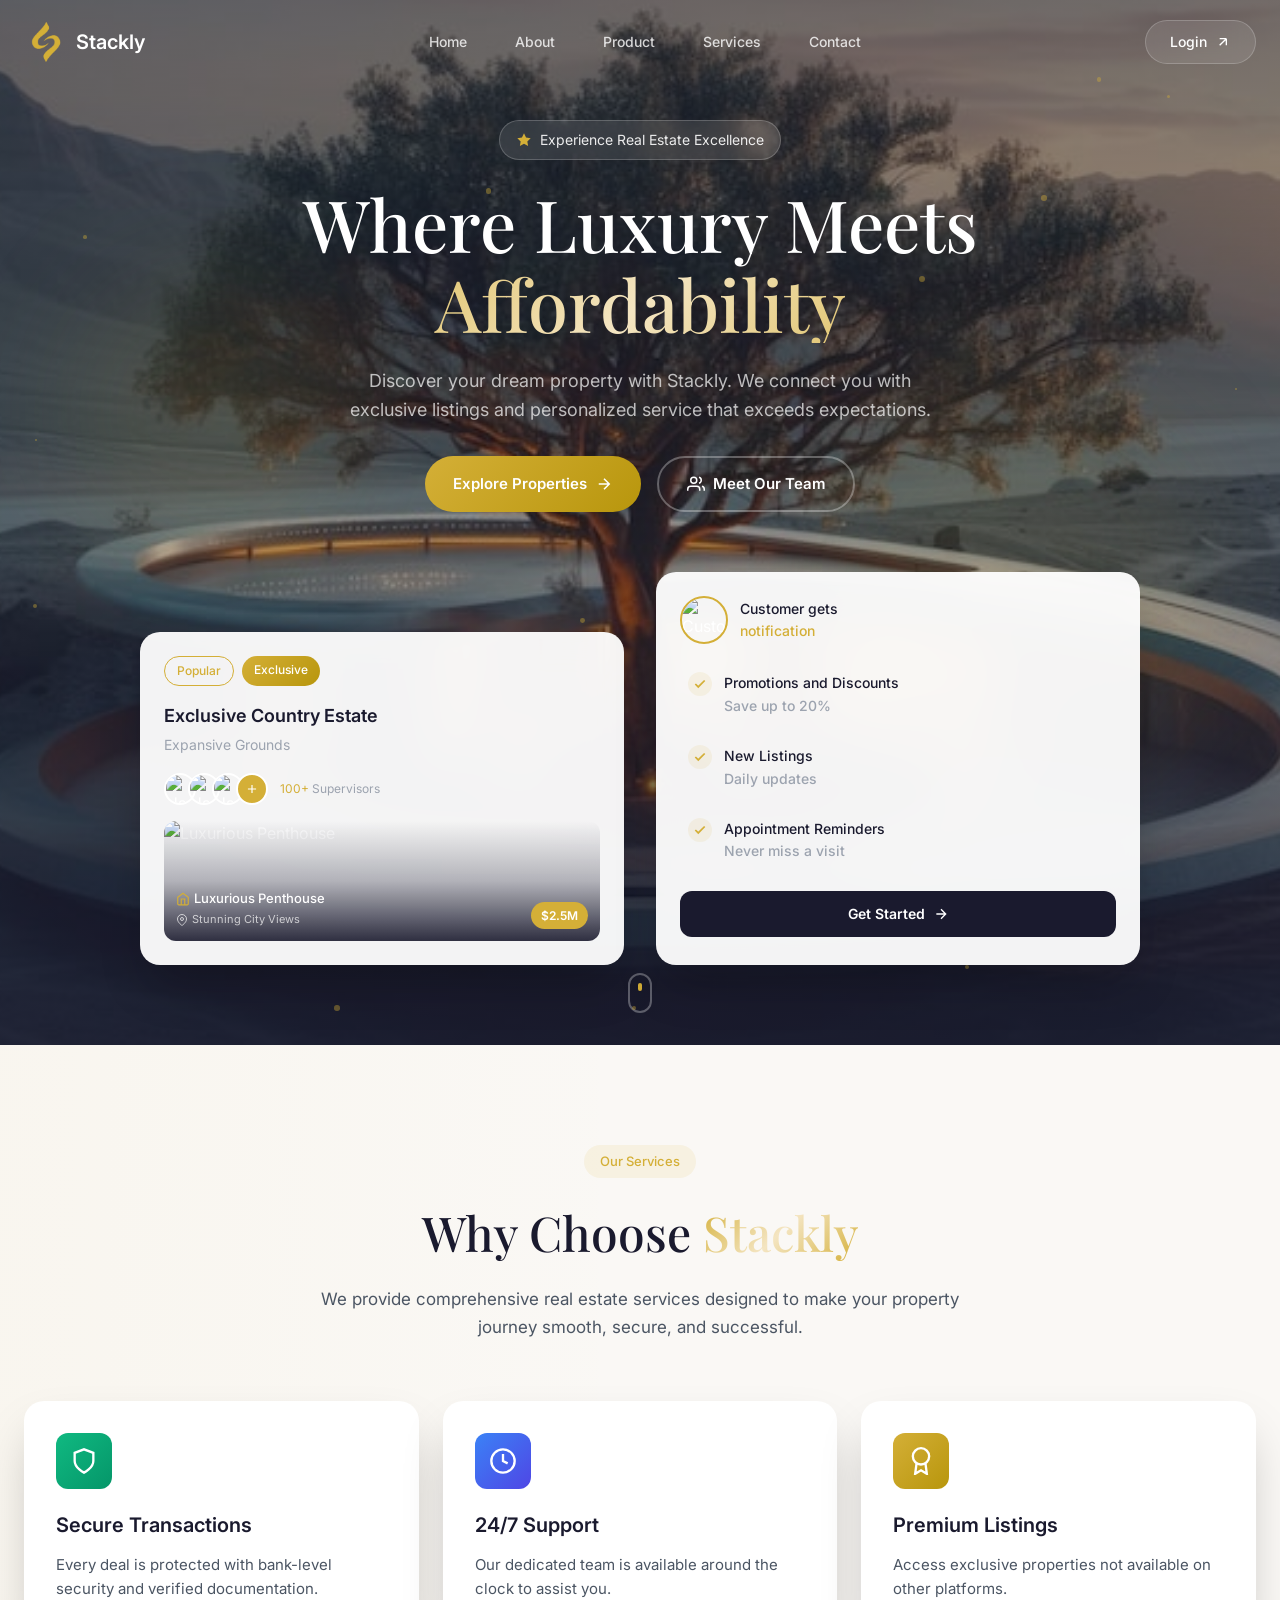
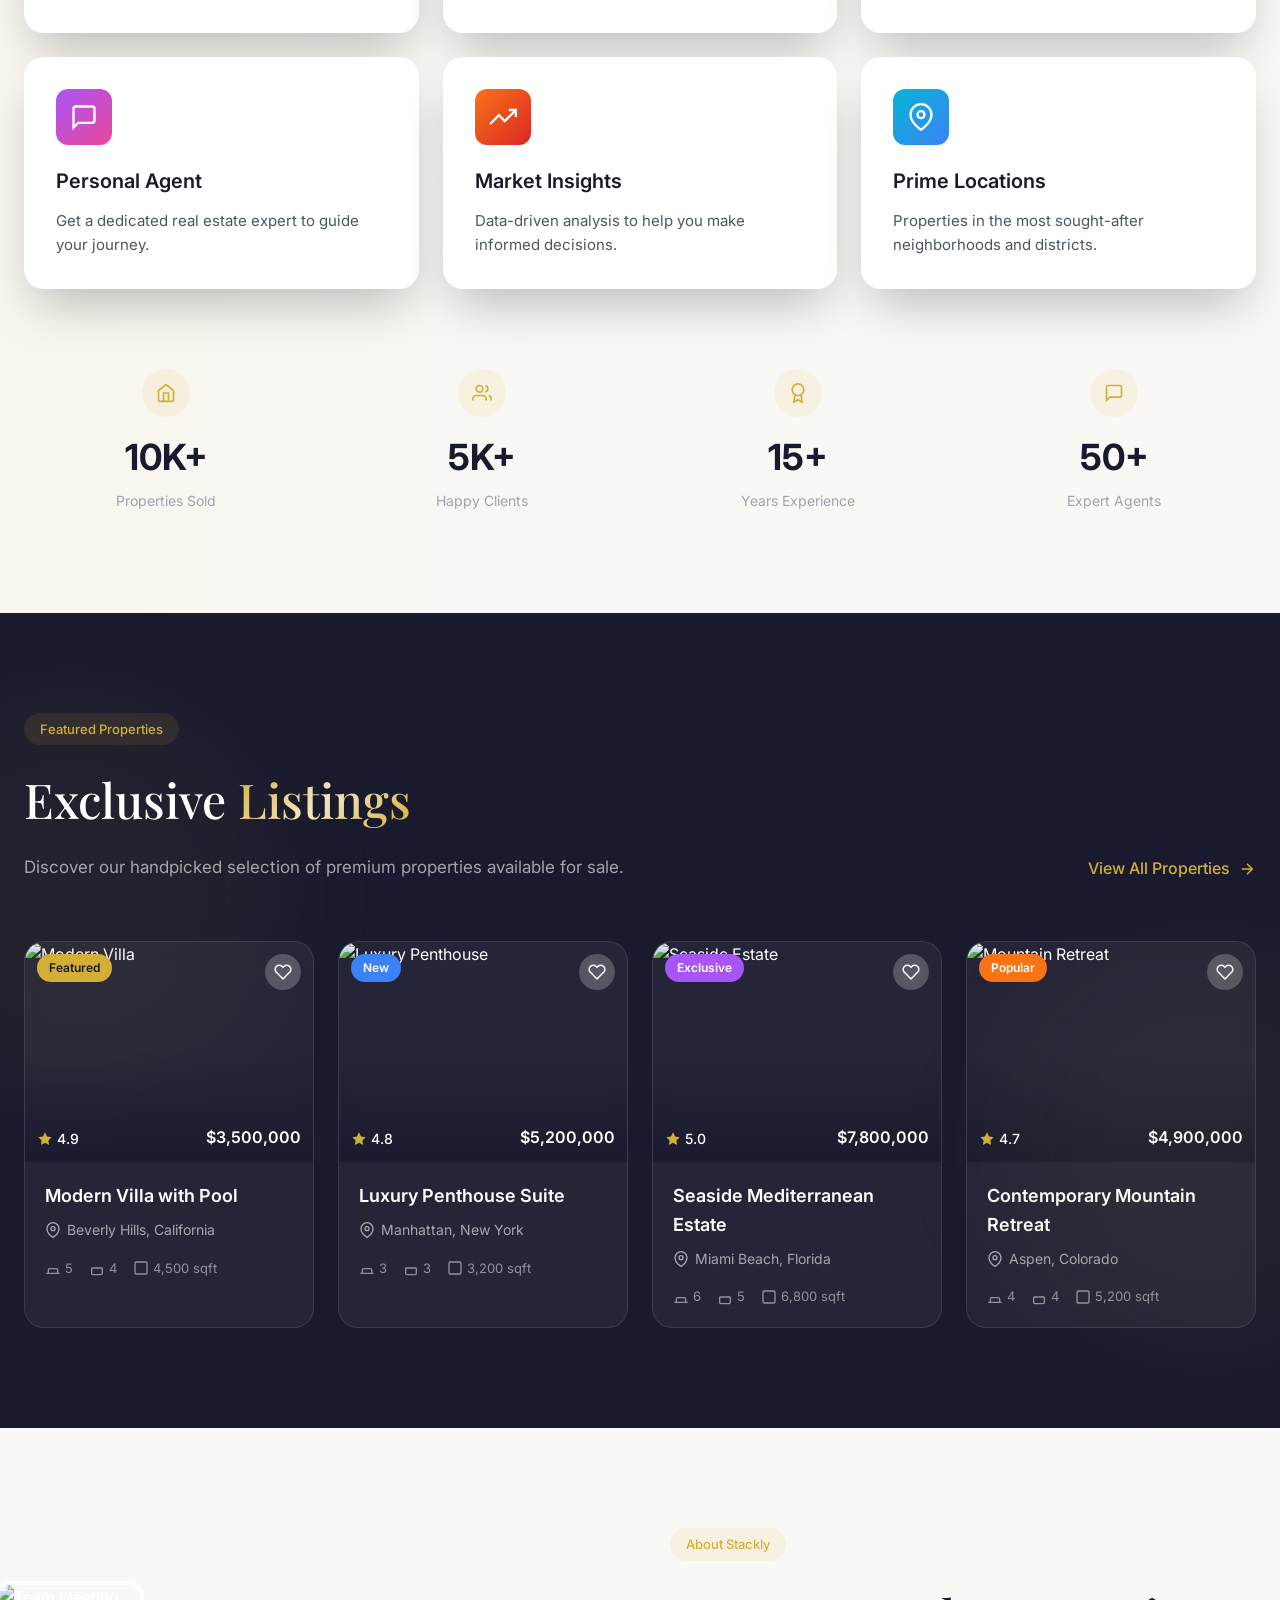
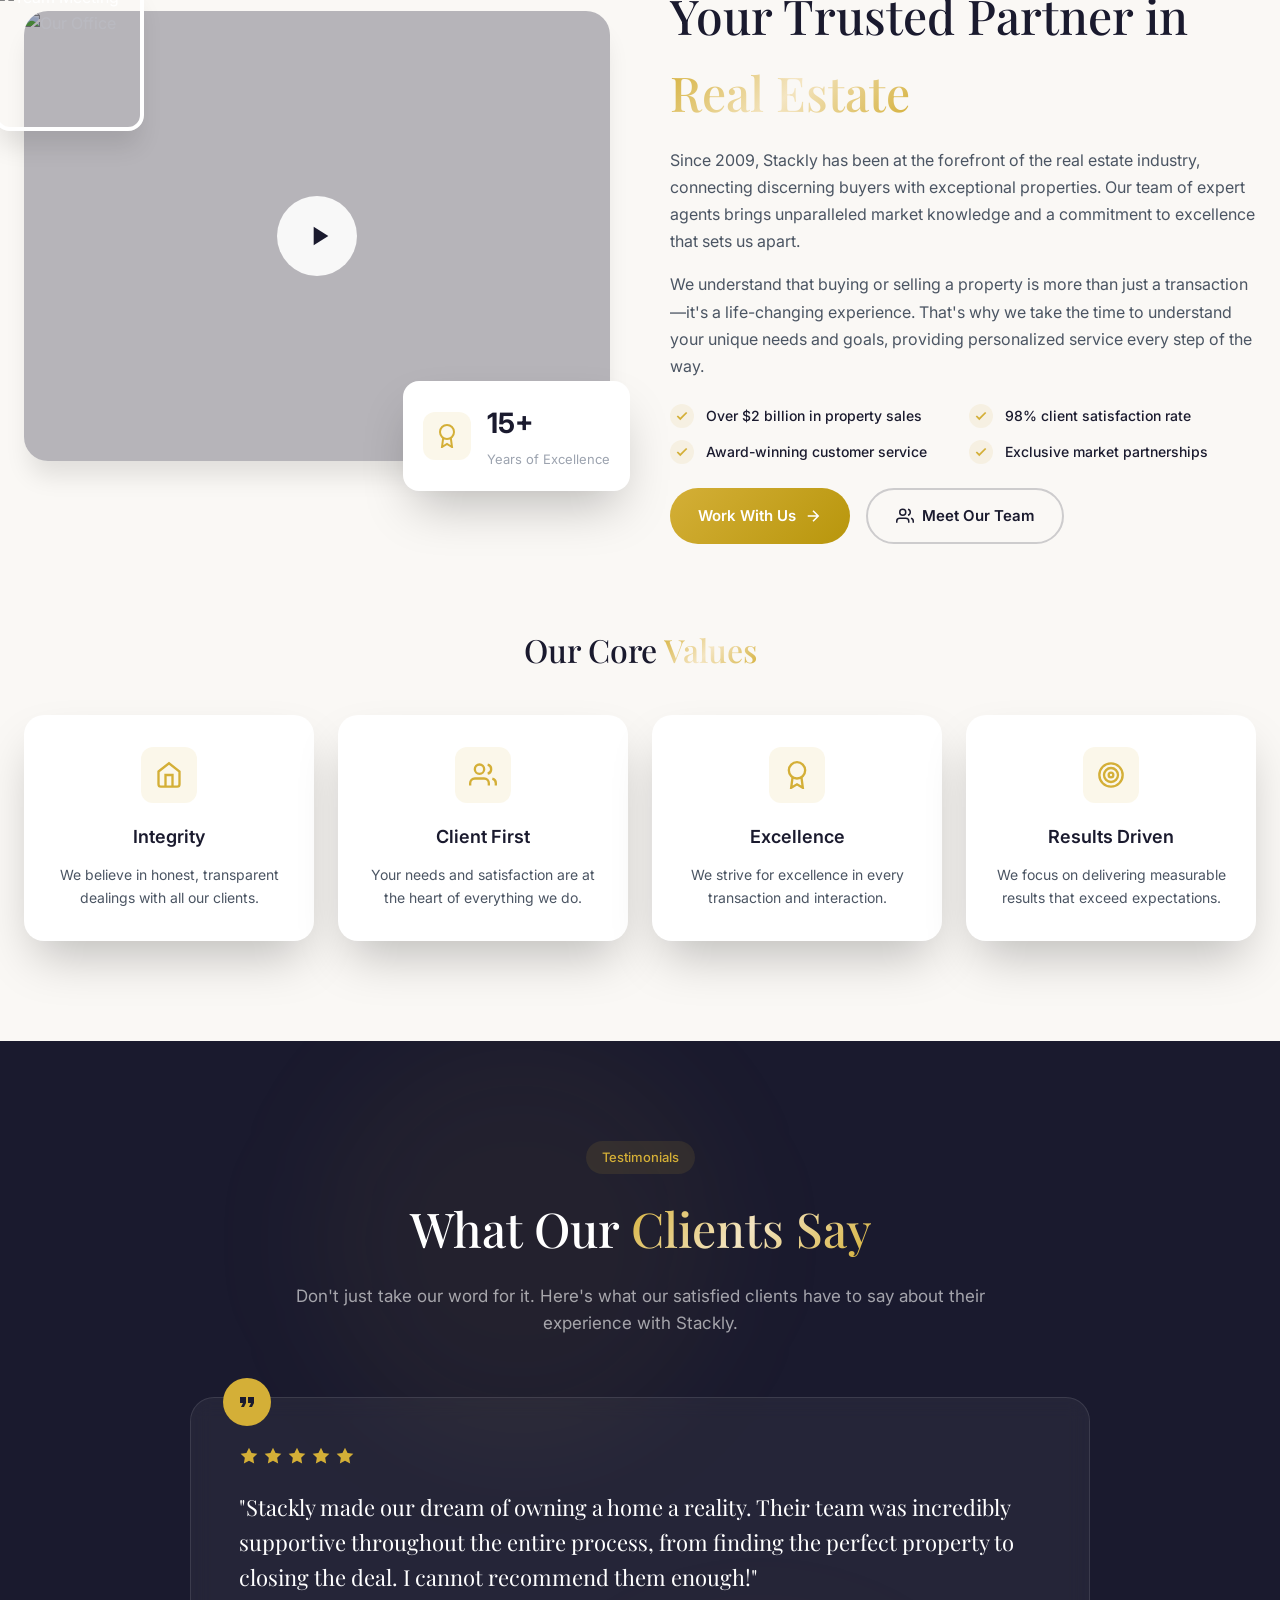
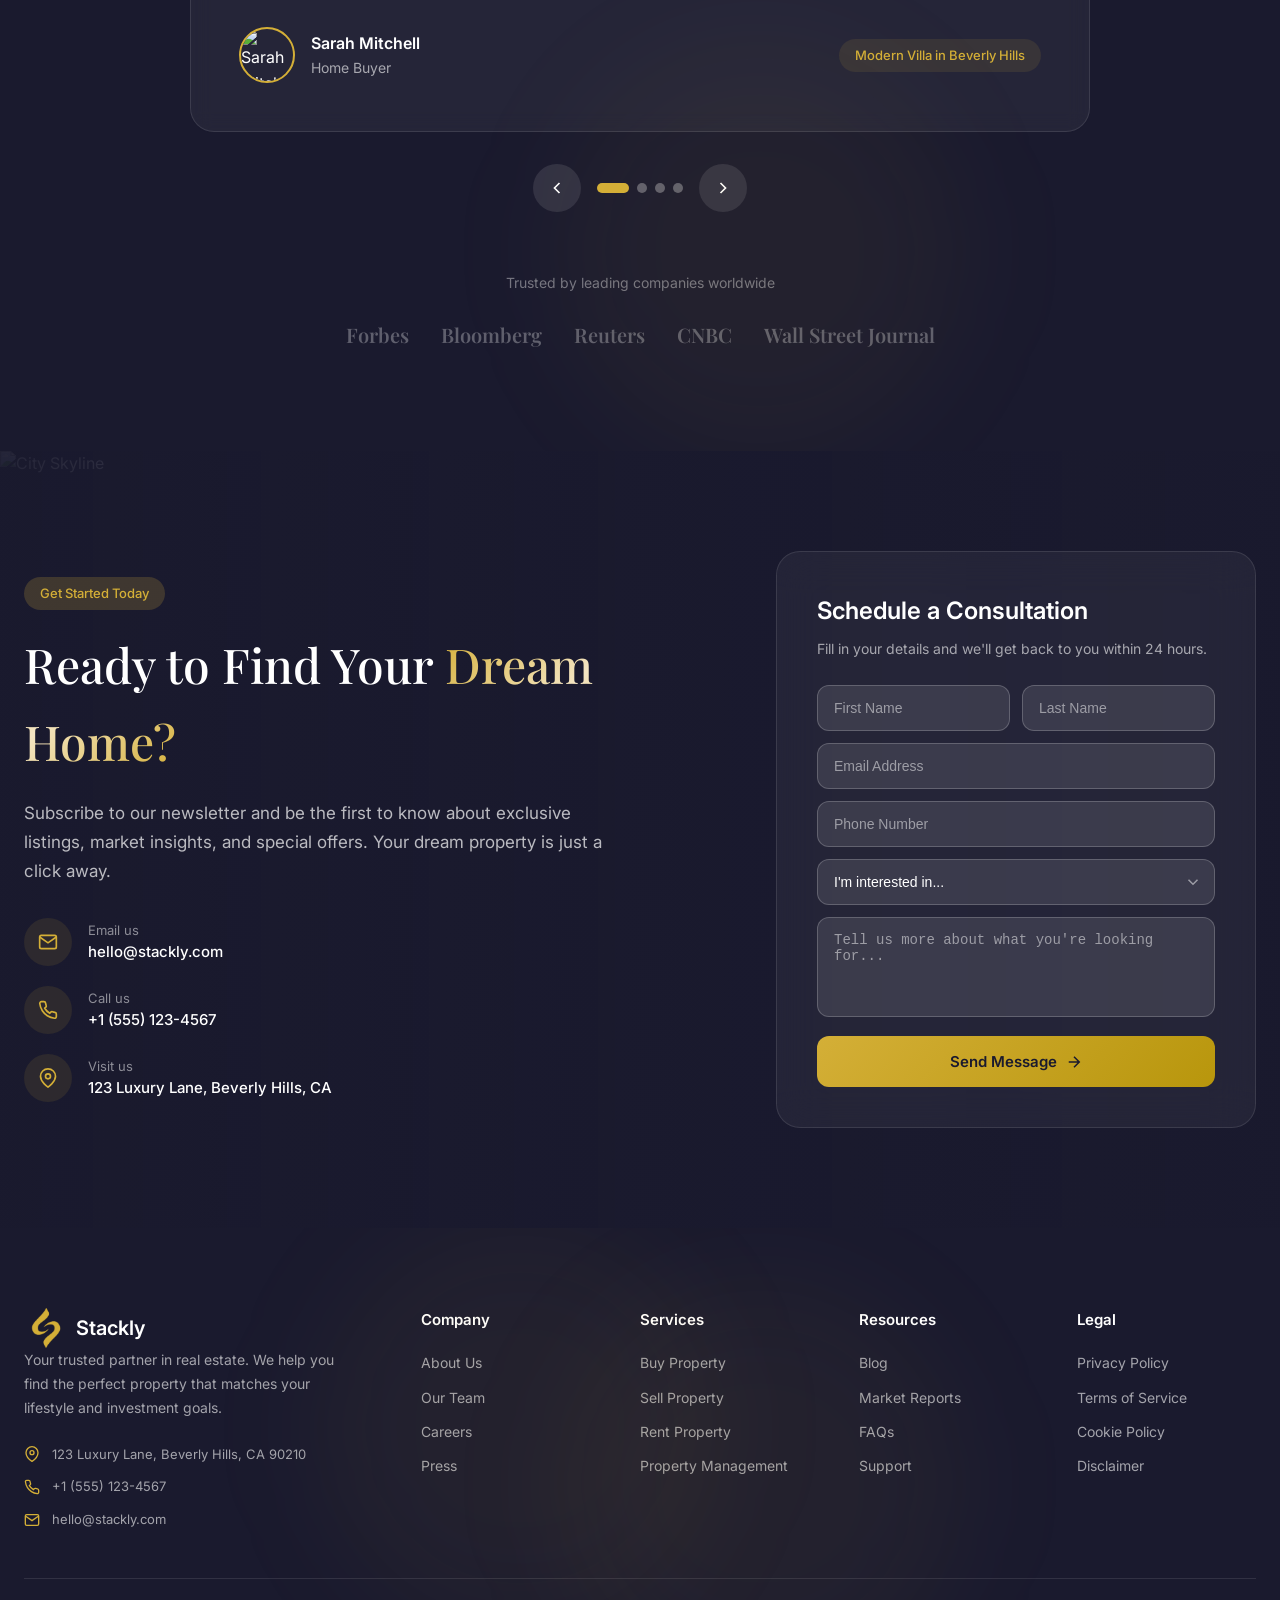
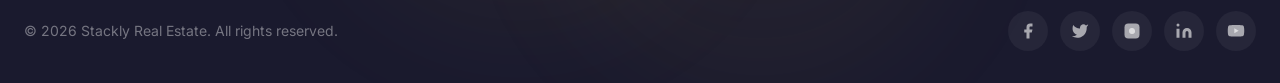
==== commit 1e3f143e: "Add files via upload" ====
--- a/index.html
+++ b/index.html
@@ -95,13 +95,13 @@
                 </p>
 
                 <div class="hero-buttons">
-                    <a href="#properties" class="btn-primary">
+                    <a href="404.html" class="btn-primary">
                         <span>Explore Properties</span>
                         <svg class="arrow-icon" viewBox="0 0 24 24" fill="none" stroke="currentColor" stroke-width="2">
                             <path d="M5 12h14M12 5l7 7-7 7"/>
                         </svg>
                     </a>
-                    <a href="#about" class="btn-outline">
+                    <a href="404.html" class="btn-outline">
                         <svg class="users-icon" viewBox="0 0 24 24" fill="none" stroke="currentColor" stroke-width="2">
                             <path d="M17 21v-2a4 4 0 0 0-4-4H5a4 4 0 0 0-4 4v2"/>
                             <circle cx="9" cy="7" r="4"/>
@@ -203,12 +203,12 @@
                             </div>
                         </div>
                     </div>
-                    <button class="get-started-btn">
+                   <a href="404.html" class="get-started-btn">
                         <span>Get Started</span>
                         <svg class="arrow-icon" viewBox="0 0 24 24" fill="none" stroke="currentColor" stroke-width="2">
                             <path d="M5 12h14M12 5l7 7-7 7"/>
                         </svg>
-                    </button>
+                    </a>
                 </div>
             </div>
         </div>
@@ -656,13 +656,13 @@
                     </div>
 
                     <div class="about-buttons">
-                        <a href="#contact" class="btn-primary">
+                        <a href="404.html" class="btn-primary">
                             <span>Work With Us</span>
                             <svg class="arrow-icon" viewBox="0 0 24 24" fill="none" stroke="currentColor" stroke-width="2">
                                 <path d="M5 12h14M12 5l7 7-7 7"/>
                             </svg>
                         </a>
-                        <a href="#team" class="btn-outline-dark">
+                        <a href="404.html" class="btn-outline-dark">
                             <svg viewBox="0 0 24 24" fill="none" stroke="currentColor" stroke-width="2">
                                 <path d="M17 21v-2a4 4 0 0 0-4-4H5a4 4 0 0 0-4 4v2"/>
                                 <circle cx="9" cy="7" r="4"/>
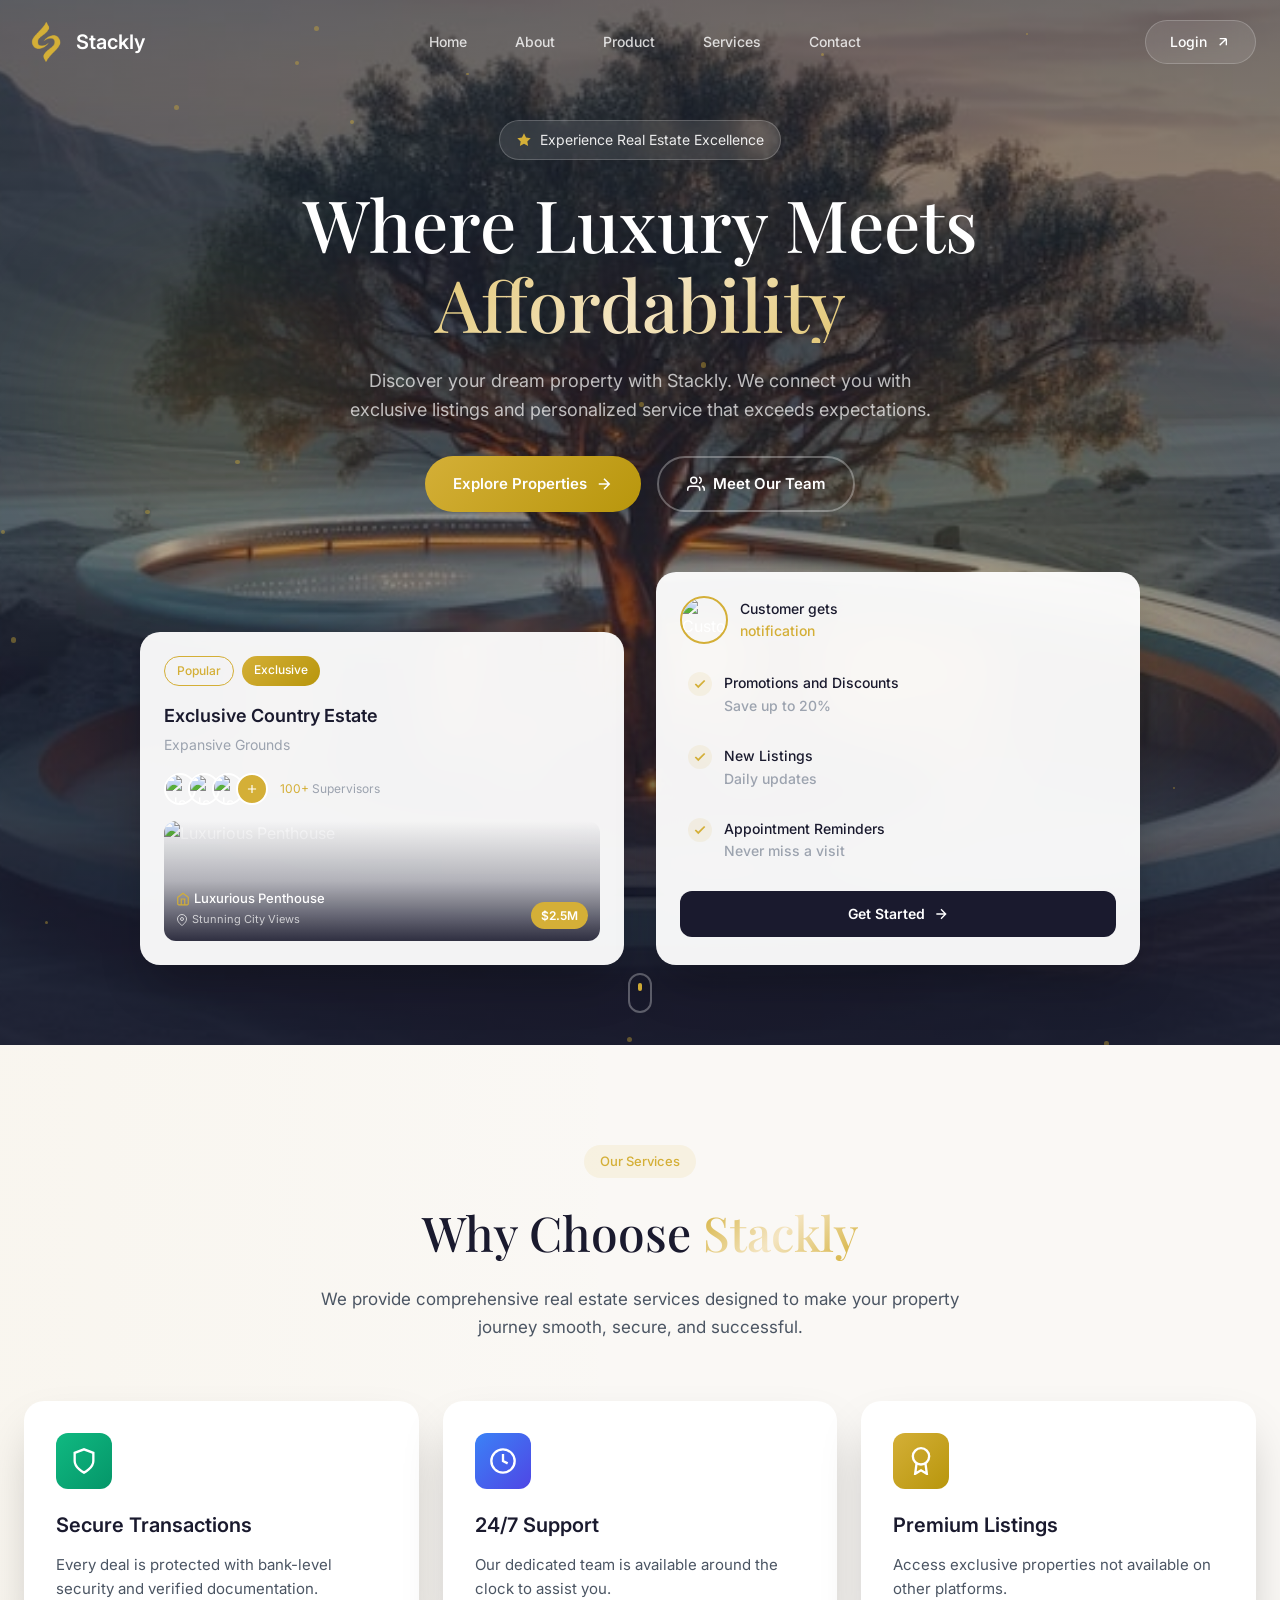
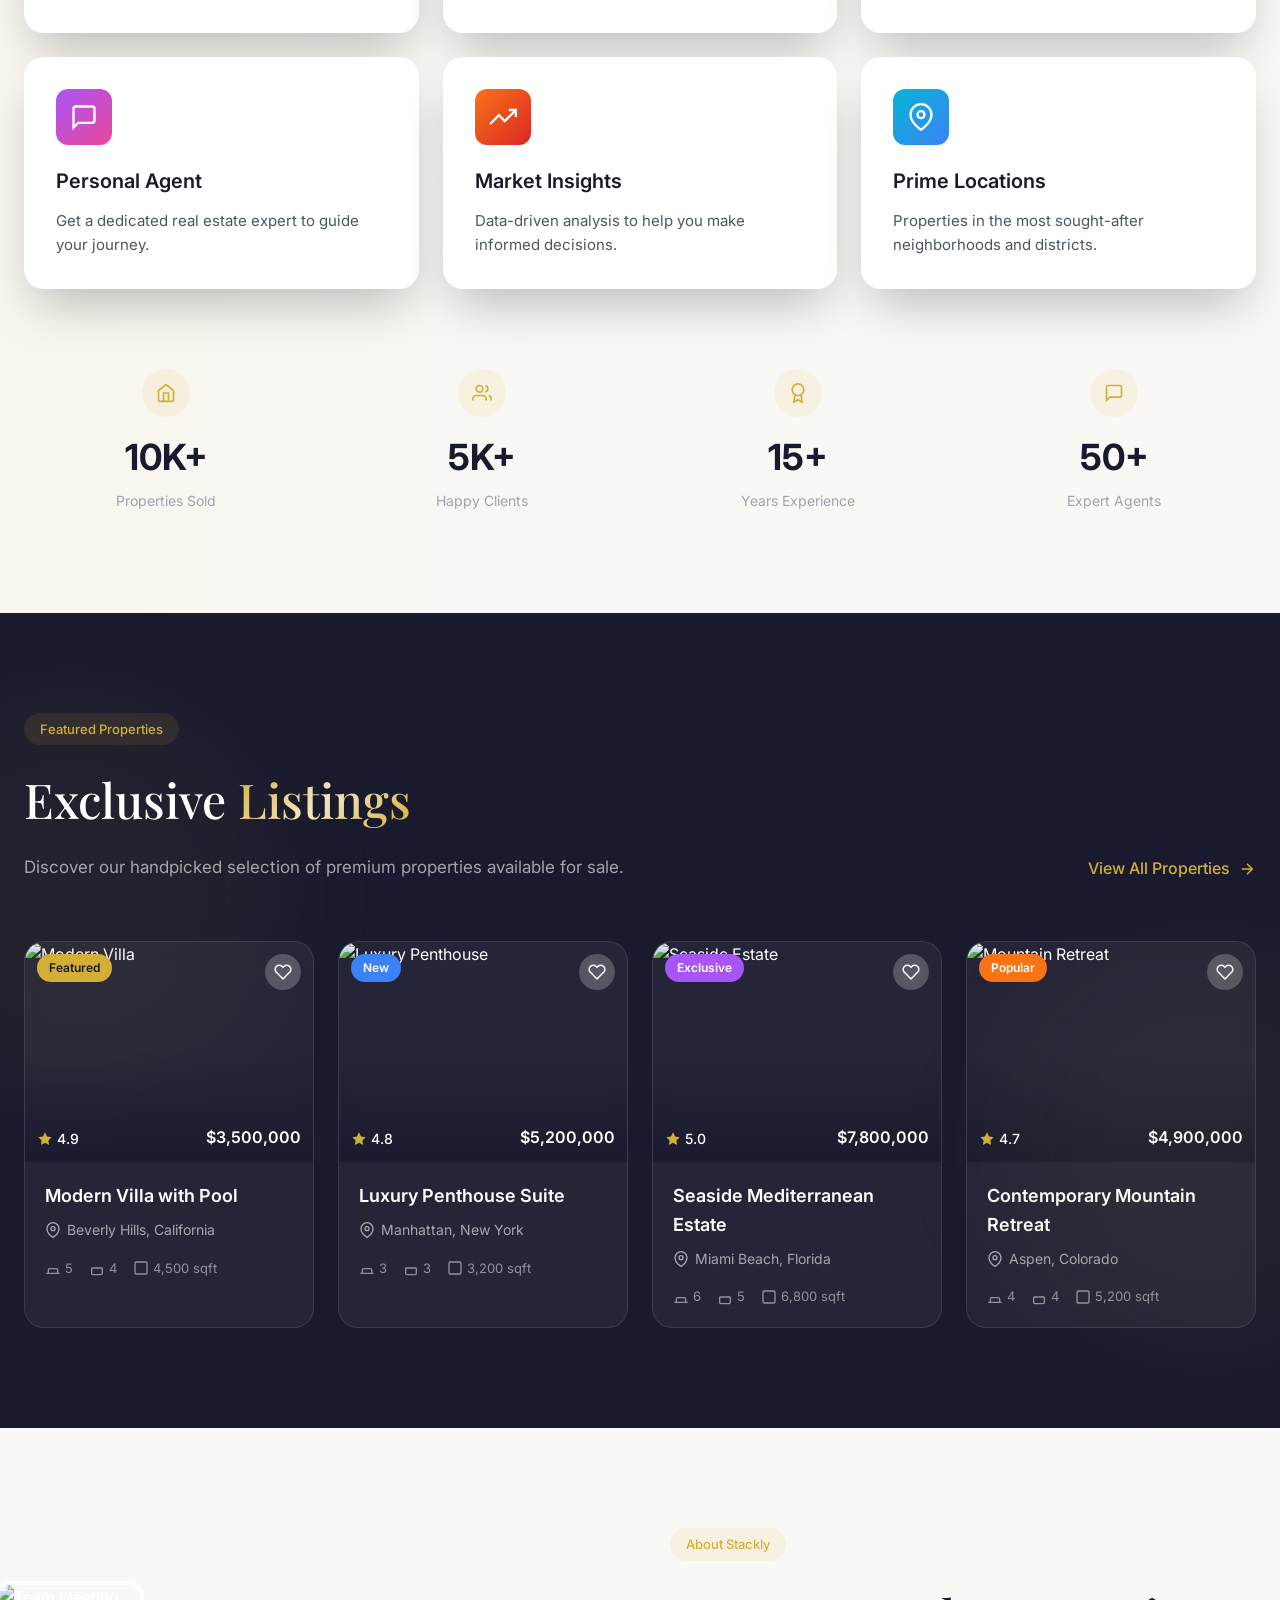
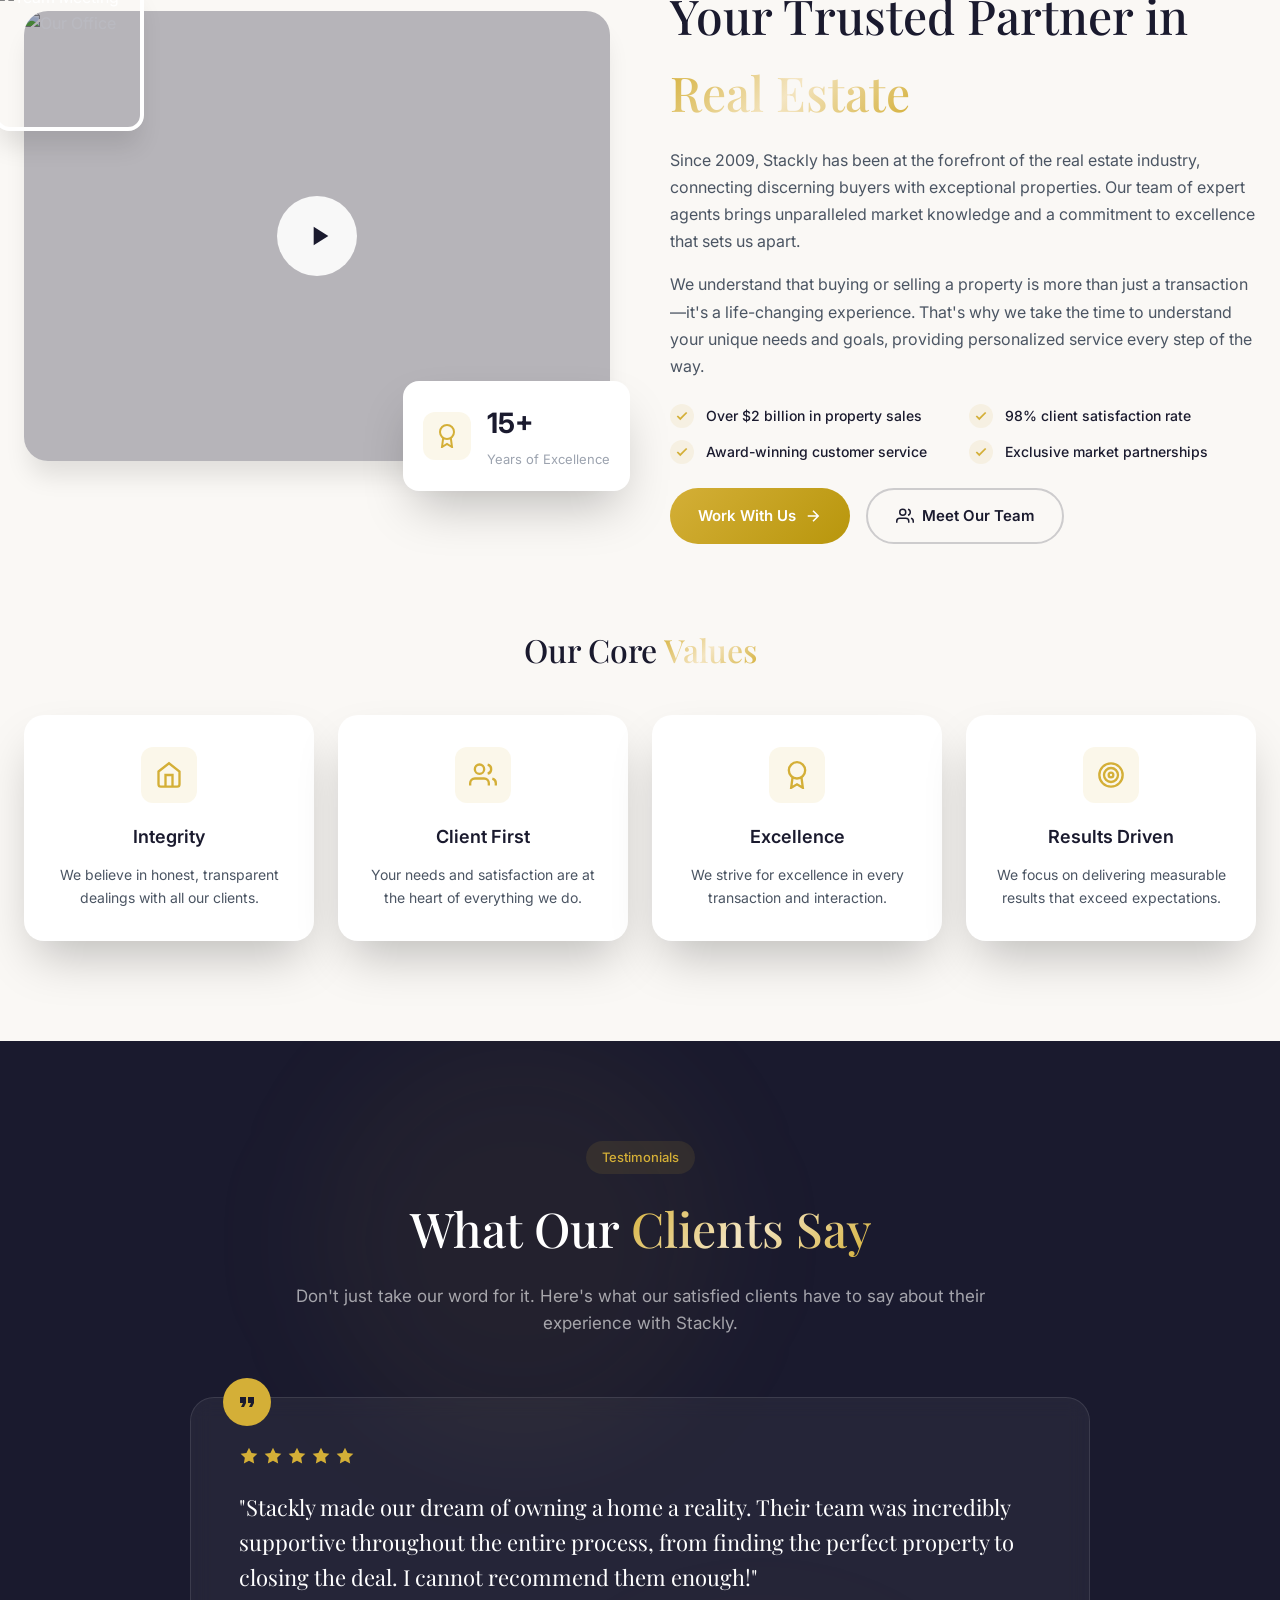
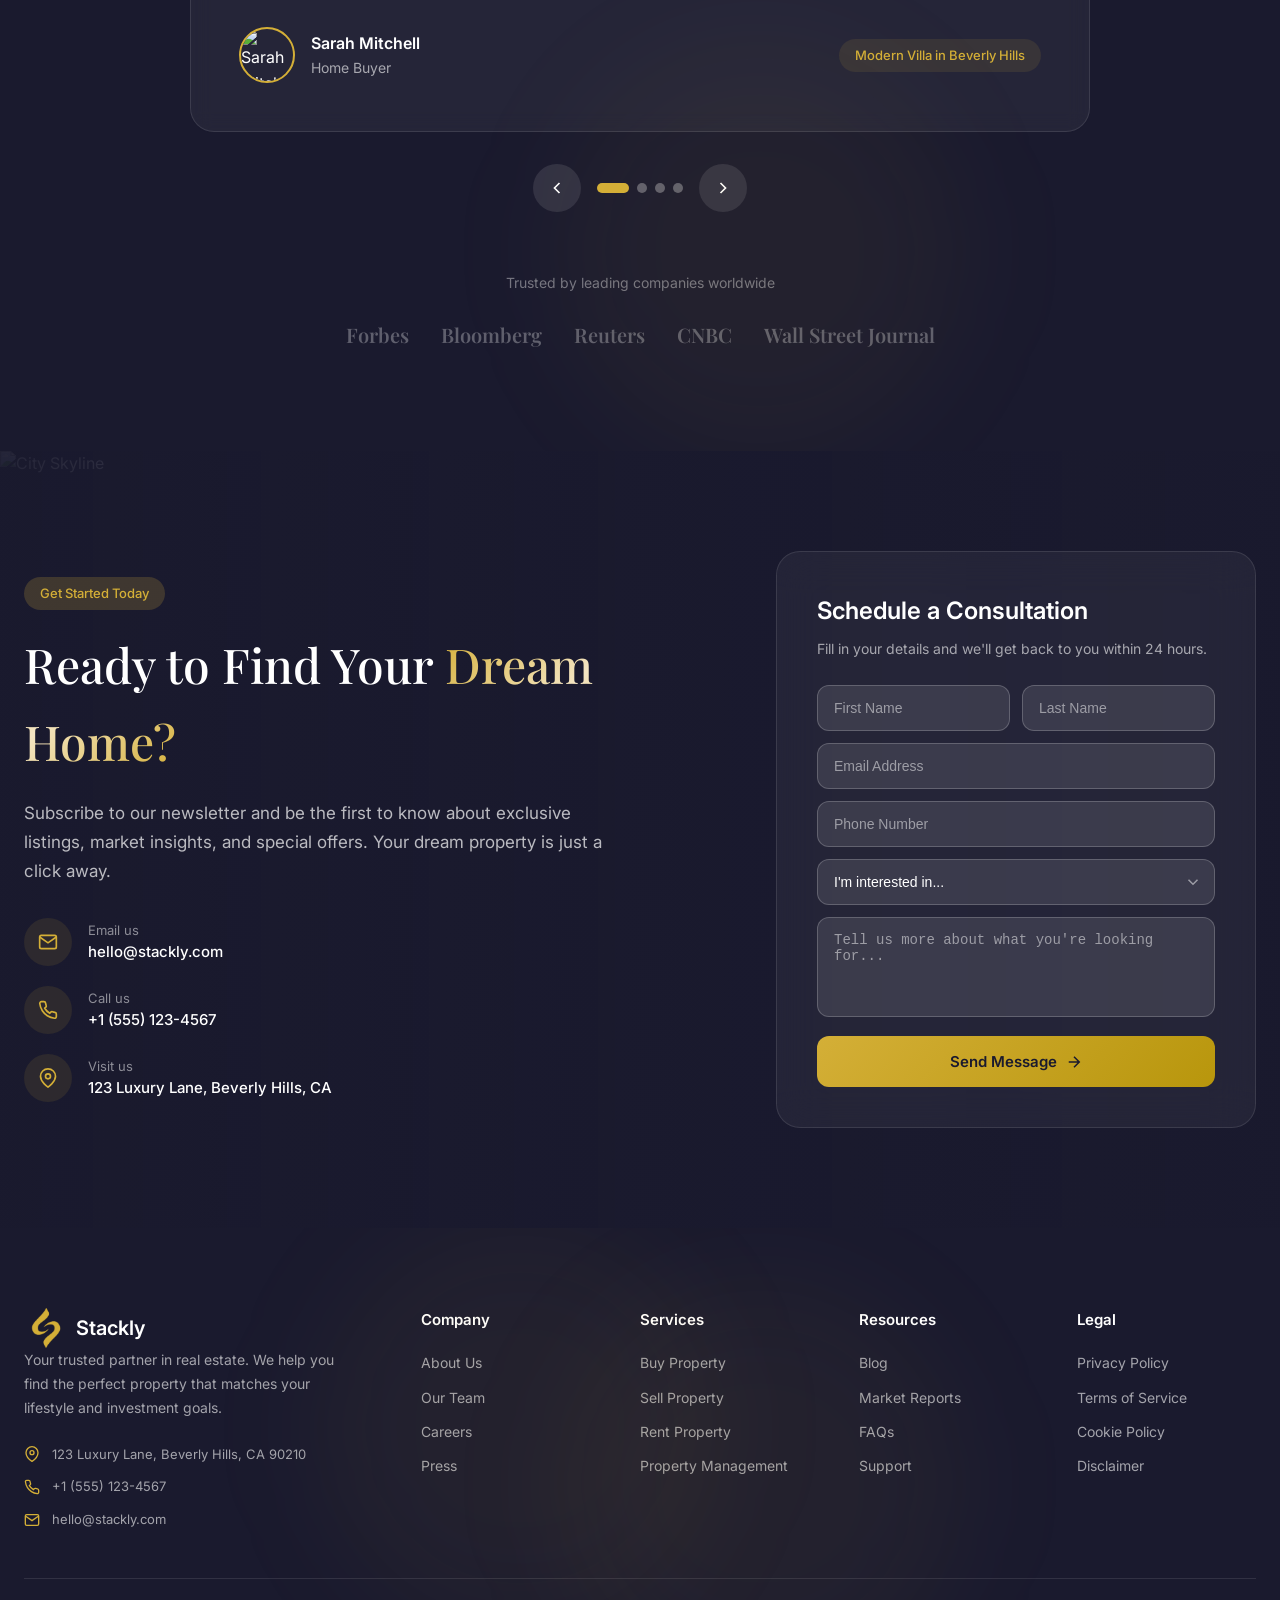
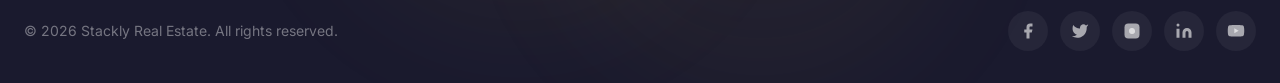
==== commit 55809190: "Add files via upload" ====
--- a/index.html
+++ b/index.html
@@ -360,7 +360,7 @@
                         Discover our handpicked selection of premium properties available for sale.
                     </p>
                 </div>
-                <a href="#all-properties" class="view-all-link">
+                <a href="product.html" class="view-all-link">
                     <span>View All Properties</span>
                     <svg viewBox="0 0 24 24" fill="none" stroke="currentColor" stroke-width="2">
                         <path d="M5 12h14M12 5l7 7-7 7"/>
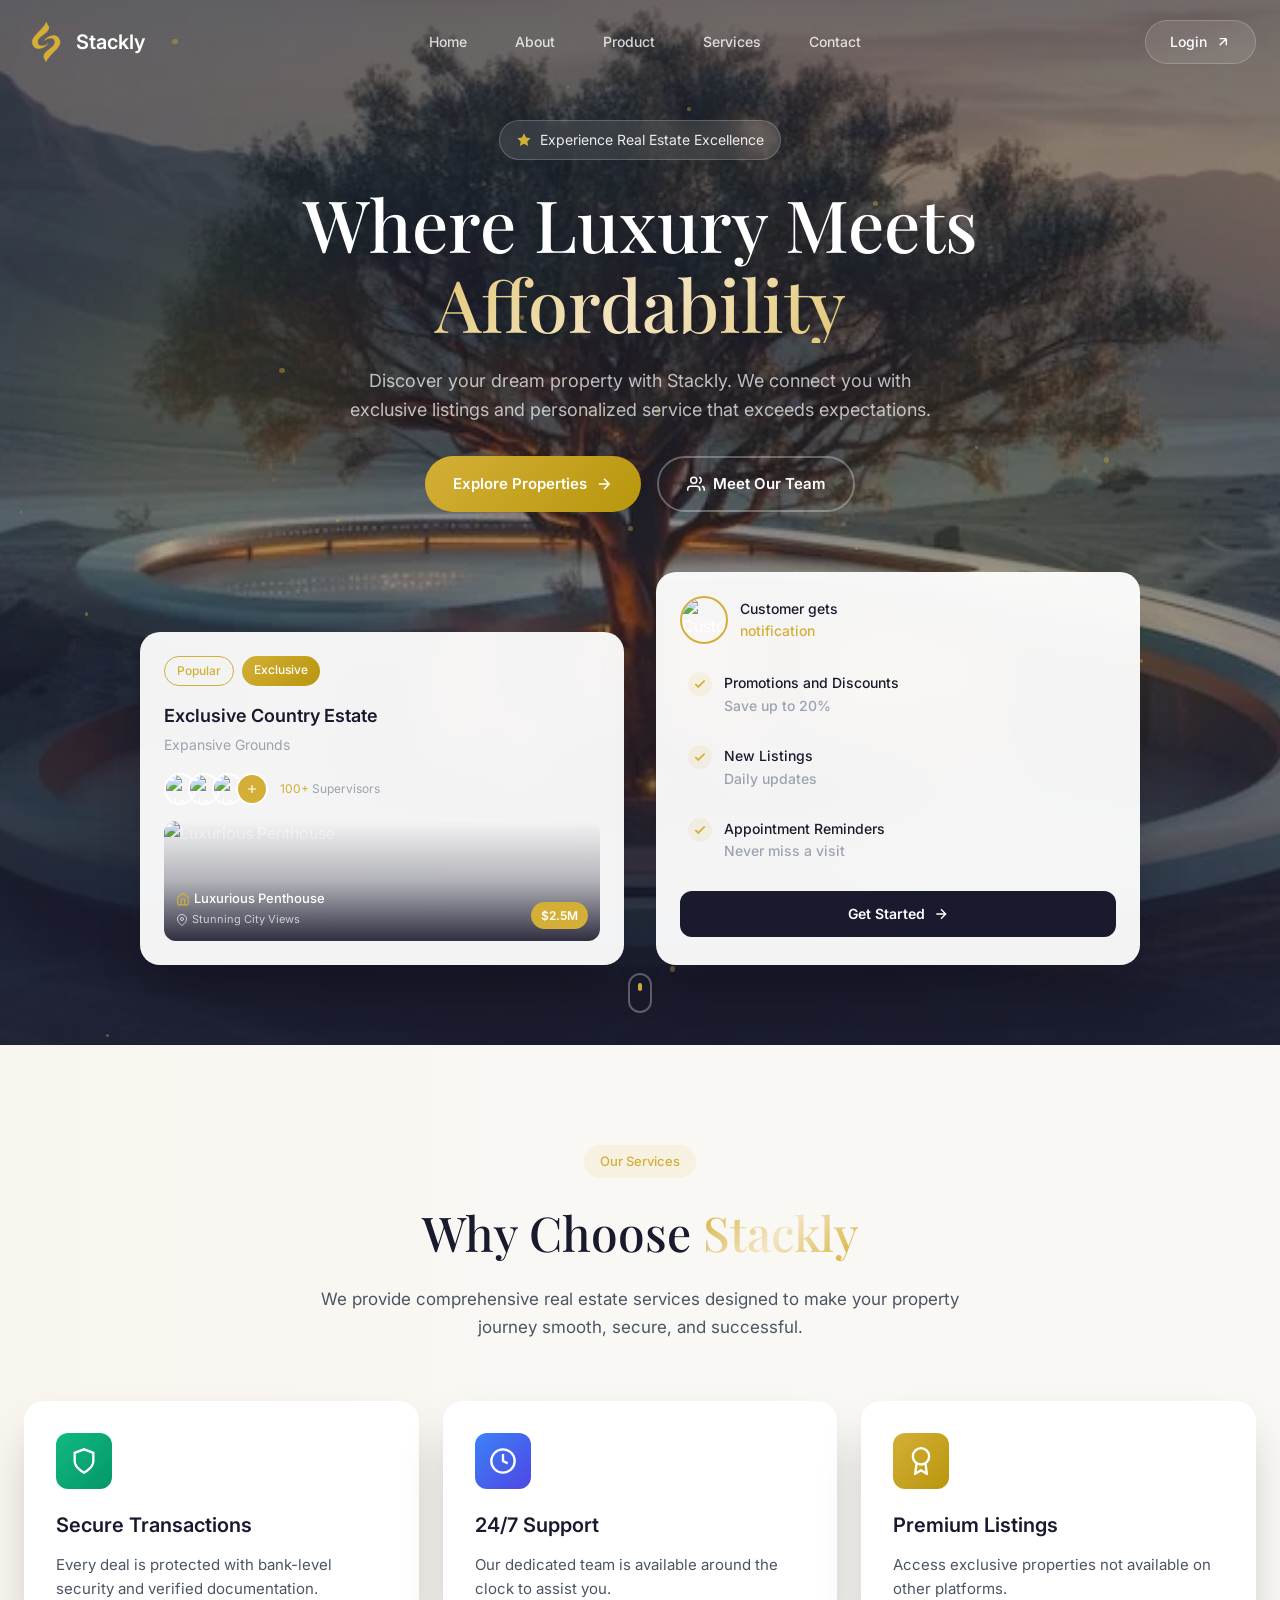
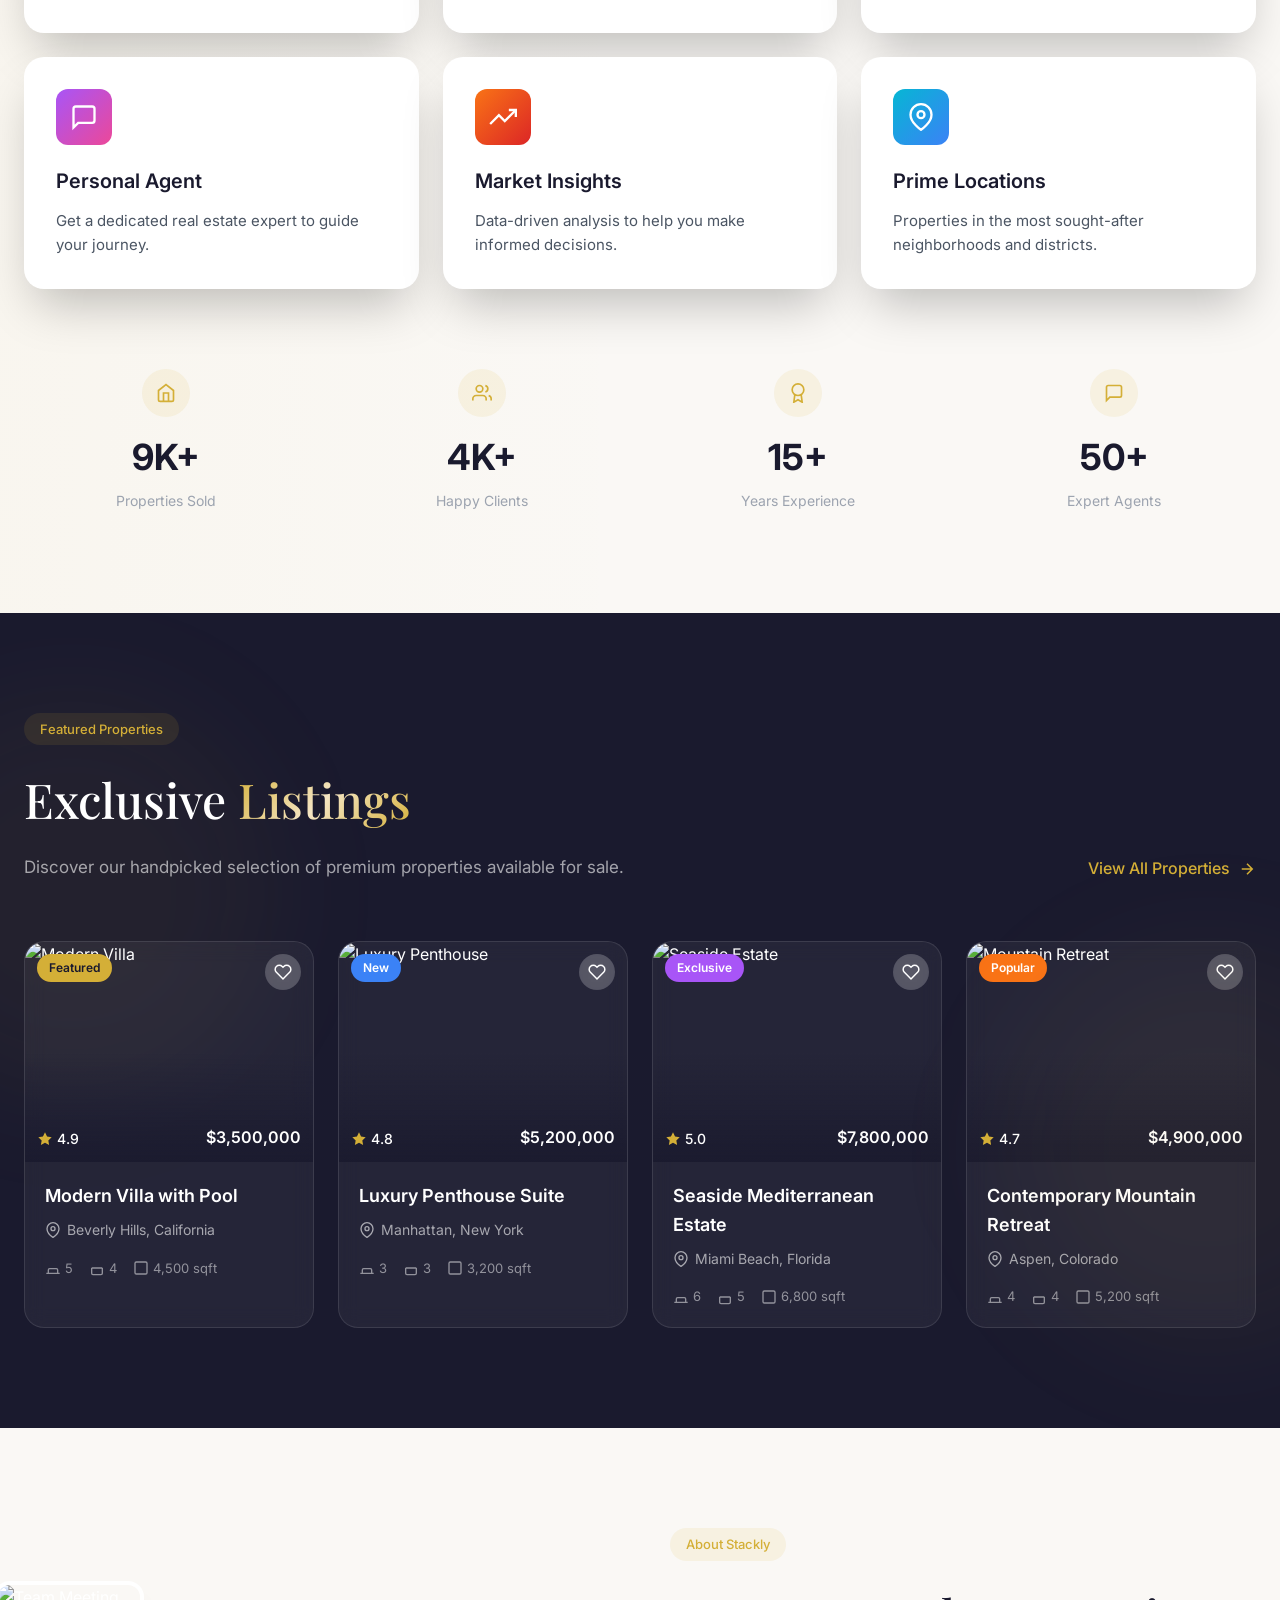
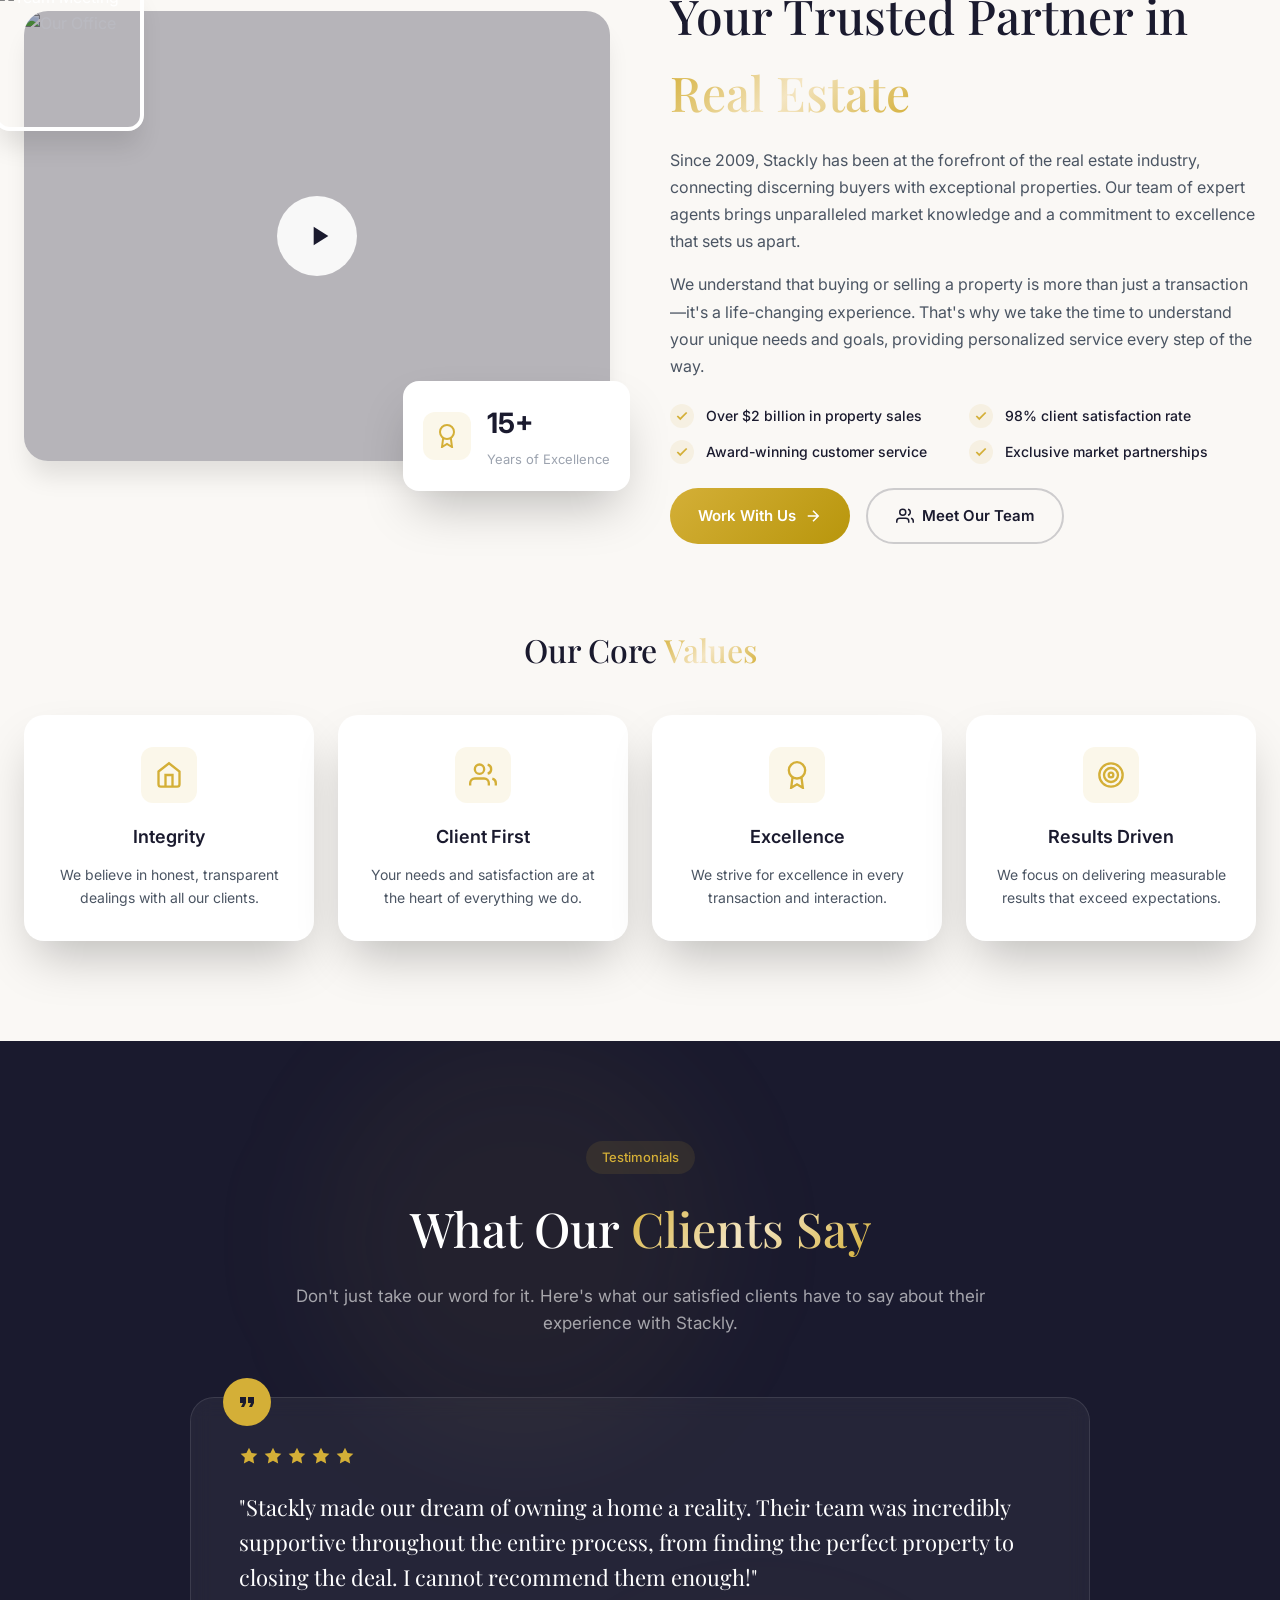
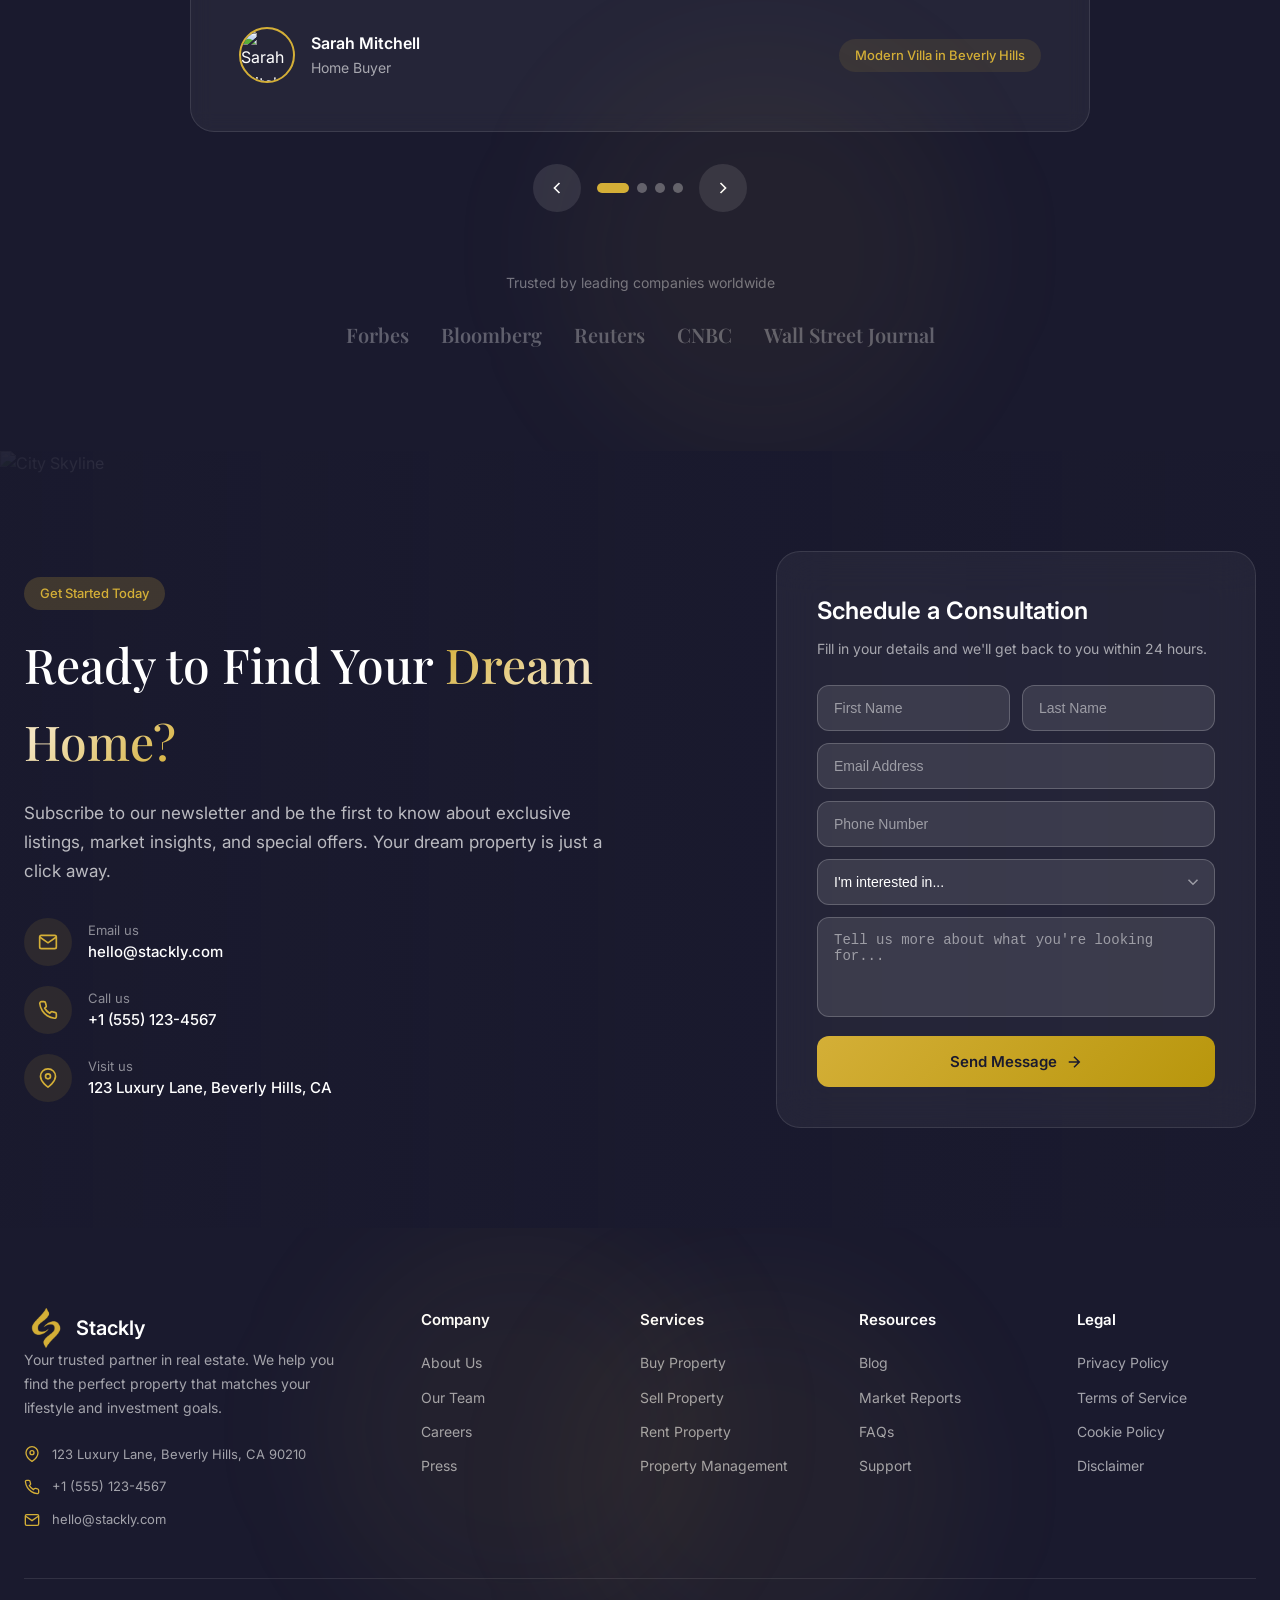
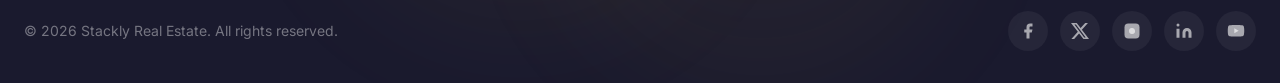
==== commit c69433f4: "Add files via upload" ====
--- a/index.html
+++ b/index.html
@@ -25,7 +25,7 @@
     <nav id="navbar" class="navbar">
         <div class="nav-container">
            <a href="index.html" class="logo">
-                   <img src="img/logo_gold.png" alt="Stackly Logo" class="logo-img">
+                   <img src="img/logo_gold.webp" alt="Stackly Logo" class="logo-img">
                    <span class="logo-text">Stackly</span>
                    </a>
 
@@ -68,7 +68,7 @@
     <!-- Hero Section -->
     <section id="home" class="hero">
         <div class="hero-bg" id="heroBg">
-            <img src="img/bg.jpeg" alt="Luxury Estate">
+            <img src="img/bg.webp" alt="Luxury Estate">
             <div class="hero-overlay"></div>
         </div>
 
@@ -860,11 +860,11 @@
                         <p>Fill in your details and we'll get back to you within 24 hours.</p>
                         <form action="404.html" id="contactForm">
                             <div class="form-row">
-                                <input type="text" placeholder="First Name" class="form-input" required>
-                                <input type="text" placeholder="Last Name" class="form-input" required>
+                                <input type="text" name="firstName" placeholder="First Name" class="form-input" pattern="[A-Za-z ]+" oninput="this.value = this.value.replace(/[^A-Za-z ]/g, '')" required>
+                                <input type="text" name="lastName" placeholder="Last Name" class="form-input" pattern="[A-Za-z ]+" oninput="this.value = this.value.replace(/[^A-Za-z ]/g, '')" required>
                             </div>
                             <input type="email" placeholder="Email Address" class="form-input" required>
-                            <input type="tel" placeholder="Phone Number" class="form-input" required>
+                            <input type="text" name="phone" placeholder="Phone Number" class="form-input" inputmode="numeric" pattern="[0-9]+" oninput="this.value = this.value.replace(/[^0-9]/g, '')" required>
                             <select class="form-input form-select">
                                 <option value="">I'm interested in...</option>
                                 <option value="buy">Buying a Property</option>
@@ -892,7 +892,7 @@
             <div class="footer-grid">
                 <div class="footer-brand">
                     <a href="index.html" class="logo">
-                   <img src="img/logo_gold.png" alt="Stackly Logo" class="logo-img">
+                   <img src="img/logo_gold.webp" alt="Stackly Logo" class="logo-img">
                    <span class="logo-text">Stackly</span>
                    </a>
                     <p class="footer-desc">
@@ -972,9 +972,9 @@
                             <path d="M18 2h-3a5 5 0 0 0-5 5v3H7v4h3v8h4v-8h3l1-4h-4V7a1 1 0 0 1 1-1h3z"/>
                         </svg>
                     </a>
-                    <a href="404.html" class="social-link" aria-label="Twitter">
+                    <a href="404.html" class="social-link" aria-label="X">
                         <svg viewBox="0 0 24 24" fill="currentColor">
-                            <path d="M23 3a10.9 10.9 0 0 1-3.14 1.53 4.48 4.48 0 0 0-7.86 3v1A10.66 10.66 0 0 1 3 4s-4 9 5 13a11.64 11.64 0 0 1-7 2c9 5 20 0 20-11.5a4.5 4.5 0 0 0-.08-.83A7.72 7.72 0 0 0 23 3z"/>
+                            <path d="M18.9 1.2h3.7l-8.1 9.2L24 22.8h-7.4l-5.8-7.6-6.6 7.6H.5l8.6-9.8L0 1.2h7.6l5.2 6.9 6.1-6.9zm-1.3 19.4h2L6.5 3.3h-2l13.1 17.3z"/>
                         </svg>
                     </a>
                     <a href="404.html" class="social-link" aria-label="Instagram">
--- a/styles.css
+++ b/styles.css
@@ -4,6 +4,11 @@
    ======================================== */
 
 /* CSS Variables */
+html,
+body {
+    width: 100% !important;
+    overflow-x: hidden !important;
+}
 :root {
     --gold: #d4af37;
     --gold-light: #f4e5c2;
@@ -2515,6 +2520,18 @@
         width: 100%;
         justify-content: center;
     }
+
+    /* Keep the call-to-action buttons aligned on narrow home-page layouts. */
+    .about-buttons {
+        flex-direction: column;
+        align-items: stretch;
+    }
+
+    .about-buttons .btn-primary,
+    .about-buttons .btn-outline-dark {
+        width: 100%;
+        justify-content: center;
+    }
     
     .features-grid,
     .properties-grid,
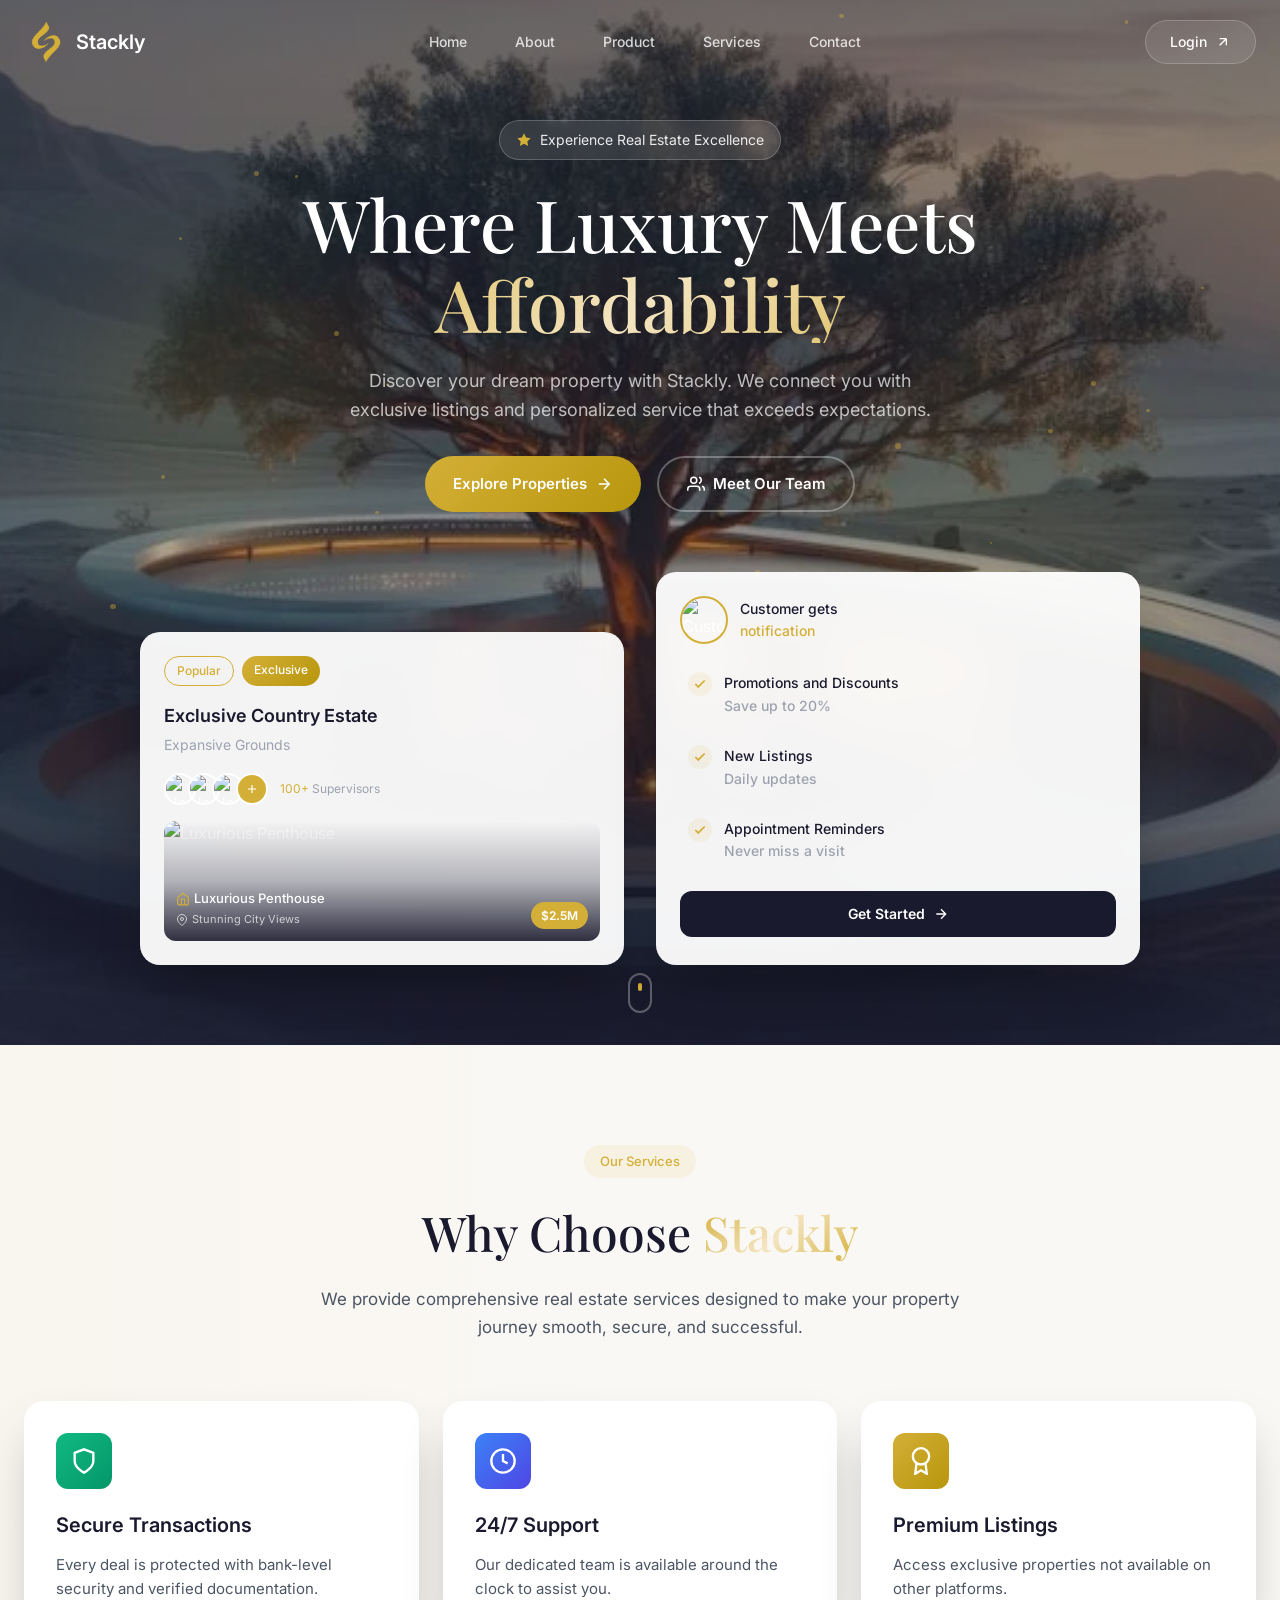
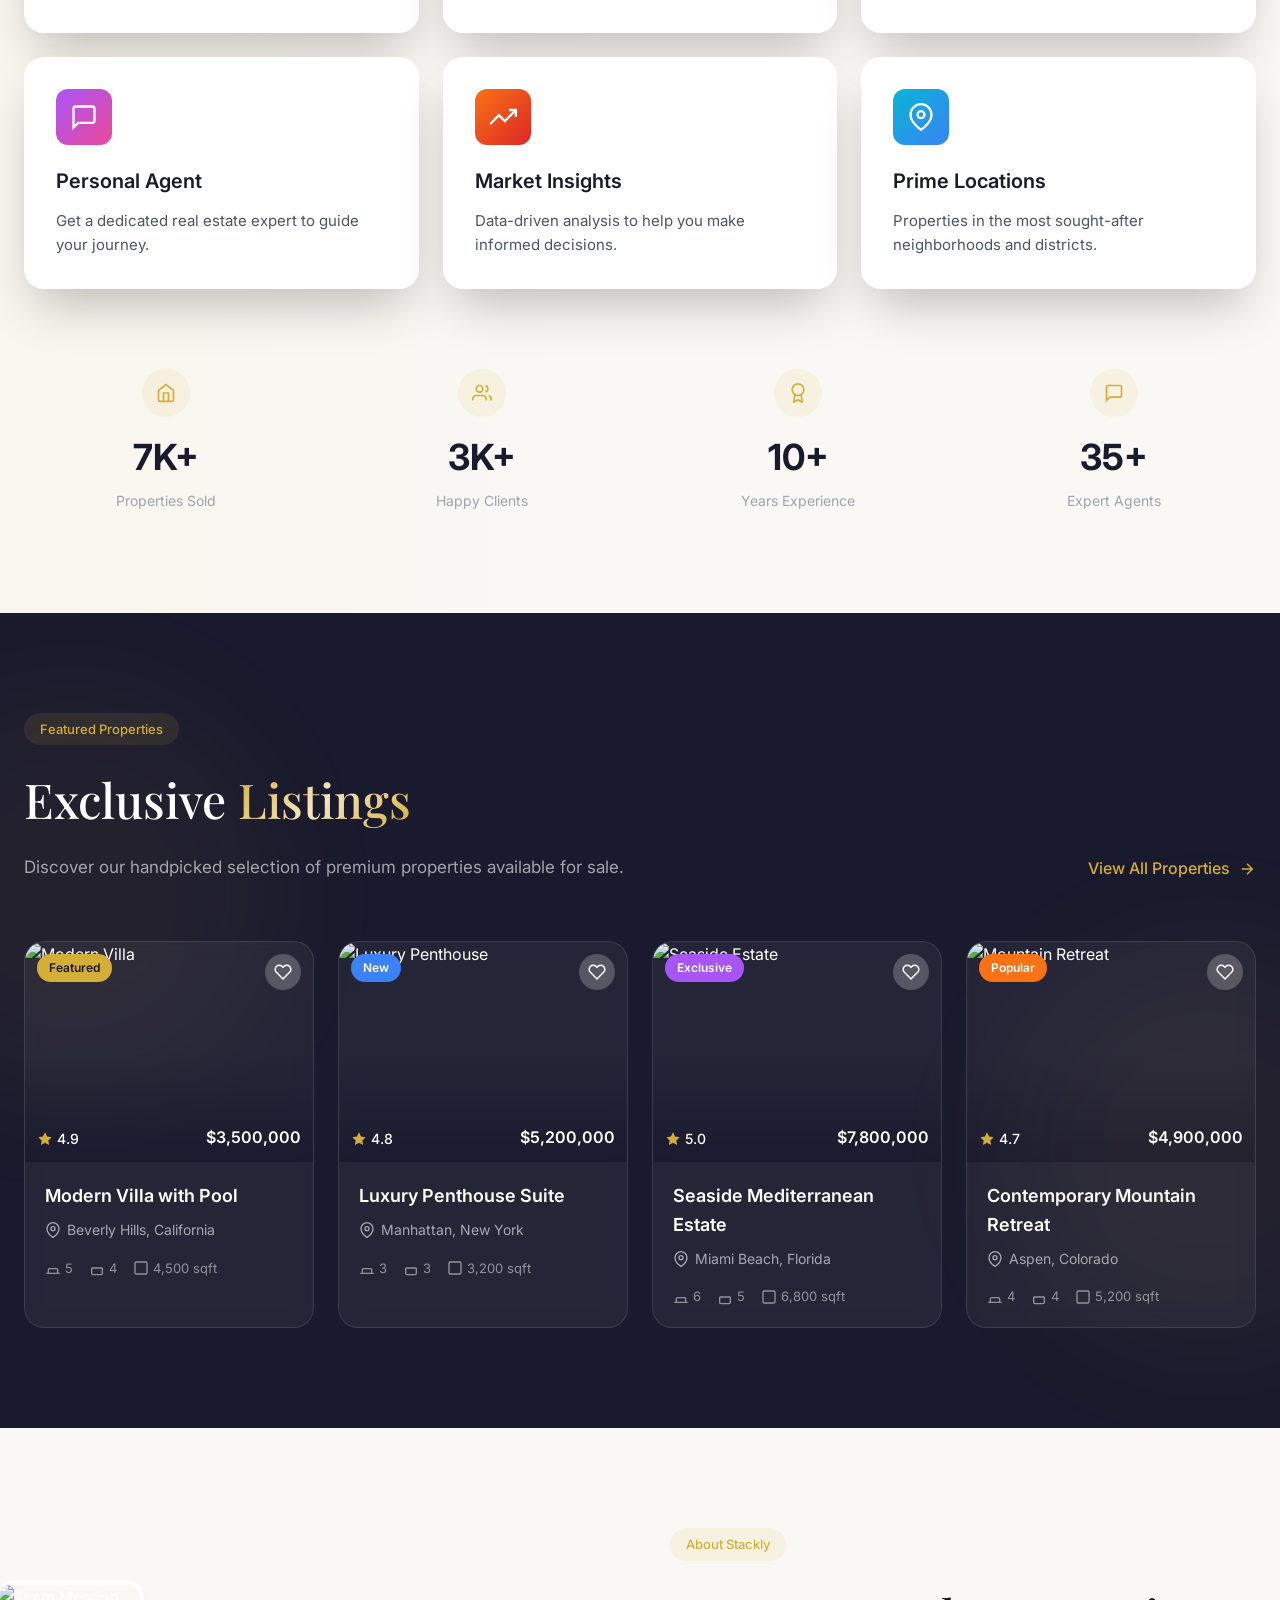
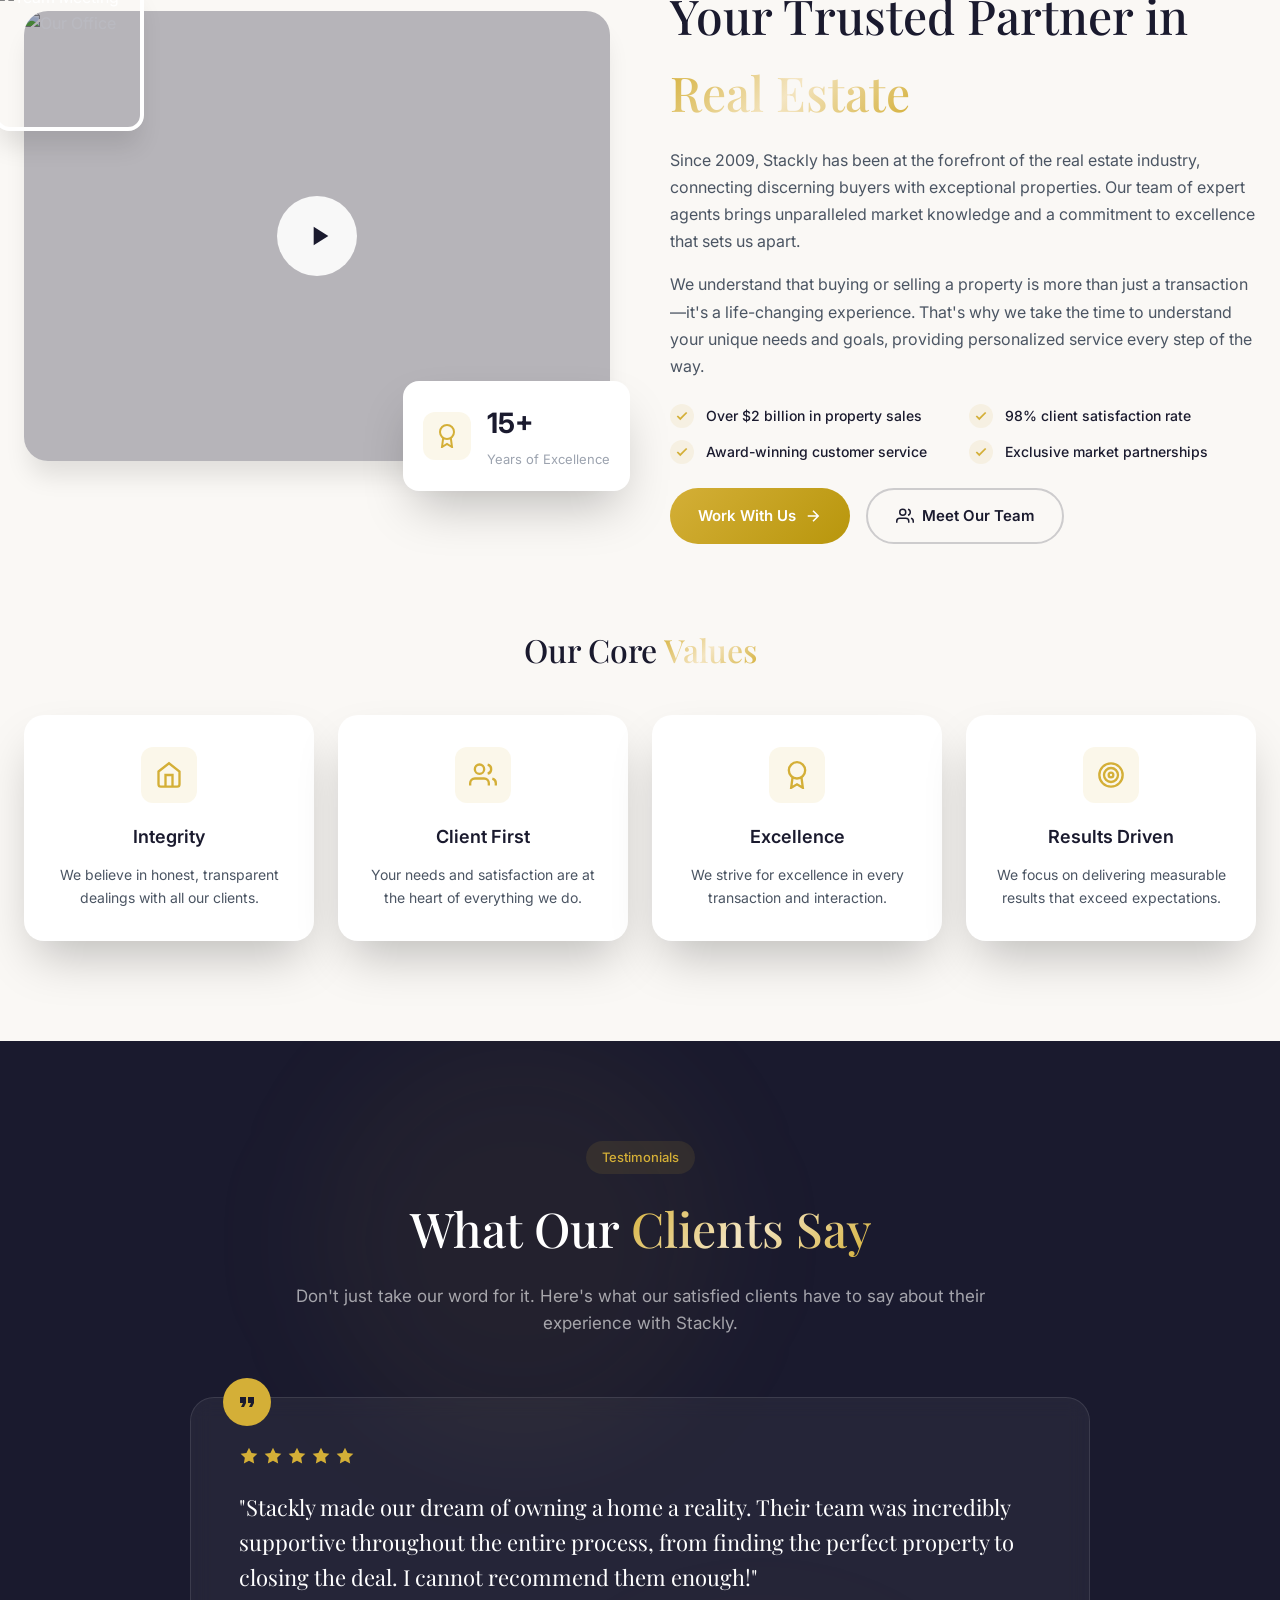
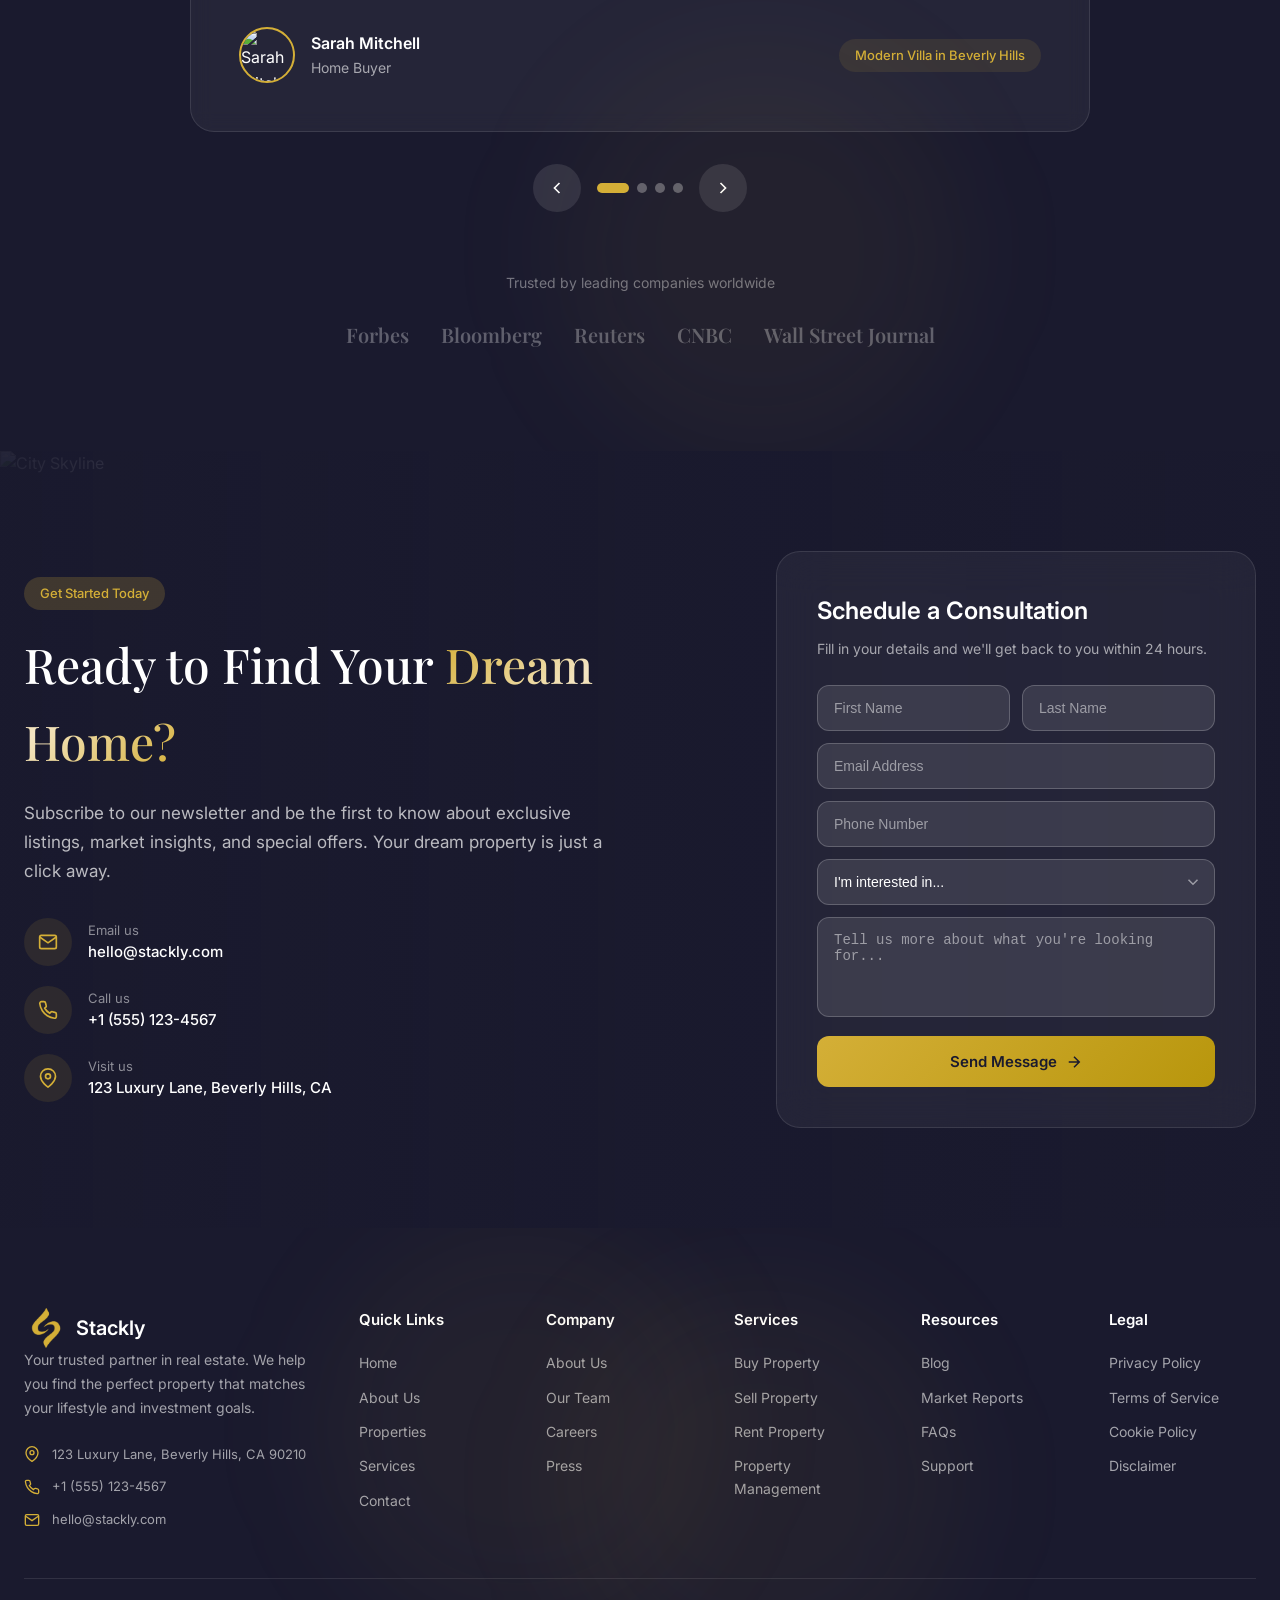
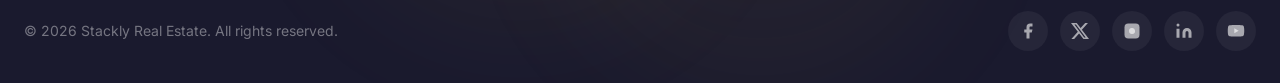
==== commit cc9cc7d4: "Add files via upload" ====
--- a/index.html
+++ b/index.html
@@ -924,6 +924,17 @@
                 </div>
 
                 <div class="footer-links">
+                    <h4>Quick Links</h4>
+                    <ul>
+                        <li><a href="index.html">Home</a></li>
+                        <li><a href="about.html">About Us</a></li>
+                        <li><a href="product.html">Properties</a></li>
+                        <li><a href="service.html">Services</a></li>
+                        <li><a href="contact.html">Contact</a></li>
+                    </ul>
+                </div>
+
+                <div class="footer-links">
                     <h4>Company</h4>
                     <ul>
                         <li><a href="404.html">About Us</a></li>
--- a/styles.css
+++ b/styles.css
@@ -1160,7 +1160,8 @@
 
 .features-grid {
     display: grid;
-    grid-template-columns: repeat(auto-fit, minmax(300px, 1fr));
+    /* Six service cards form two balanced rows on desktop. */
+    grid-template-columns: repeat(3, minmax(0, 1fr));
     gap: 24px;
     margin-bottom: 80px;
 }
@@ -2273,10 +2274,43 @@
 
 .footer-grid {
     display: grid;
-    grid-template-columns: 2fr repeat(4, 1fr);
+    grid-template-columns: 2fr repeat(5, 1fr);
     gap: 40px;
     padding-bottom: 48px;
     border-bottom: 1px solid rgba(255, 255, 255, 0.1);
+}
+
+.quick-links-footer {
+    padding: 14px 20px;
+    background: var(--dark);
+    border-top: 1px solid rgba(255, 255, 255, 0.1);
+    color: var(--white);
+}
+
+.quick-links-inner {
+    display: flex;
+    align-items: center;
+    justify-content: center;
+    flex-wrap: wrap;
+    gap: 10px 24px;
+    max-width: 1200px;
+    margin: 0 auto;
+}
+
+.quick-links-heading {
+    color: var(--gold);
+    font-size: 13px;
+    font-weight: 600;
+}
+
+.quick-links-inner a {
+    color: rgba(255, 255, 255, 0.7);
+    font-size: 13px;
+    transition: color 0.2s ease;
+}
+
+.quick-links-inner a:hover {
+    color: var(--gold);
 }
 
 .footer-brand {
@@ -2503,6 +2537,10 @@
     .contact-form-wrapper {
         justify-content: center;
     }
+
+    .features-grid {
+        grid-template-columns: repeat(2, minmax(0, 1fr));
+    }
 }
 
 @media (max-width: 768px) {
